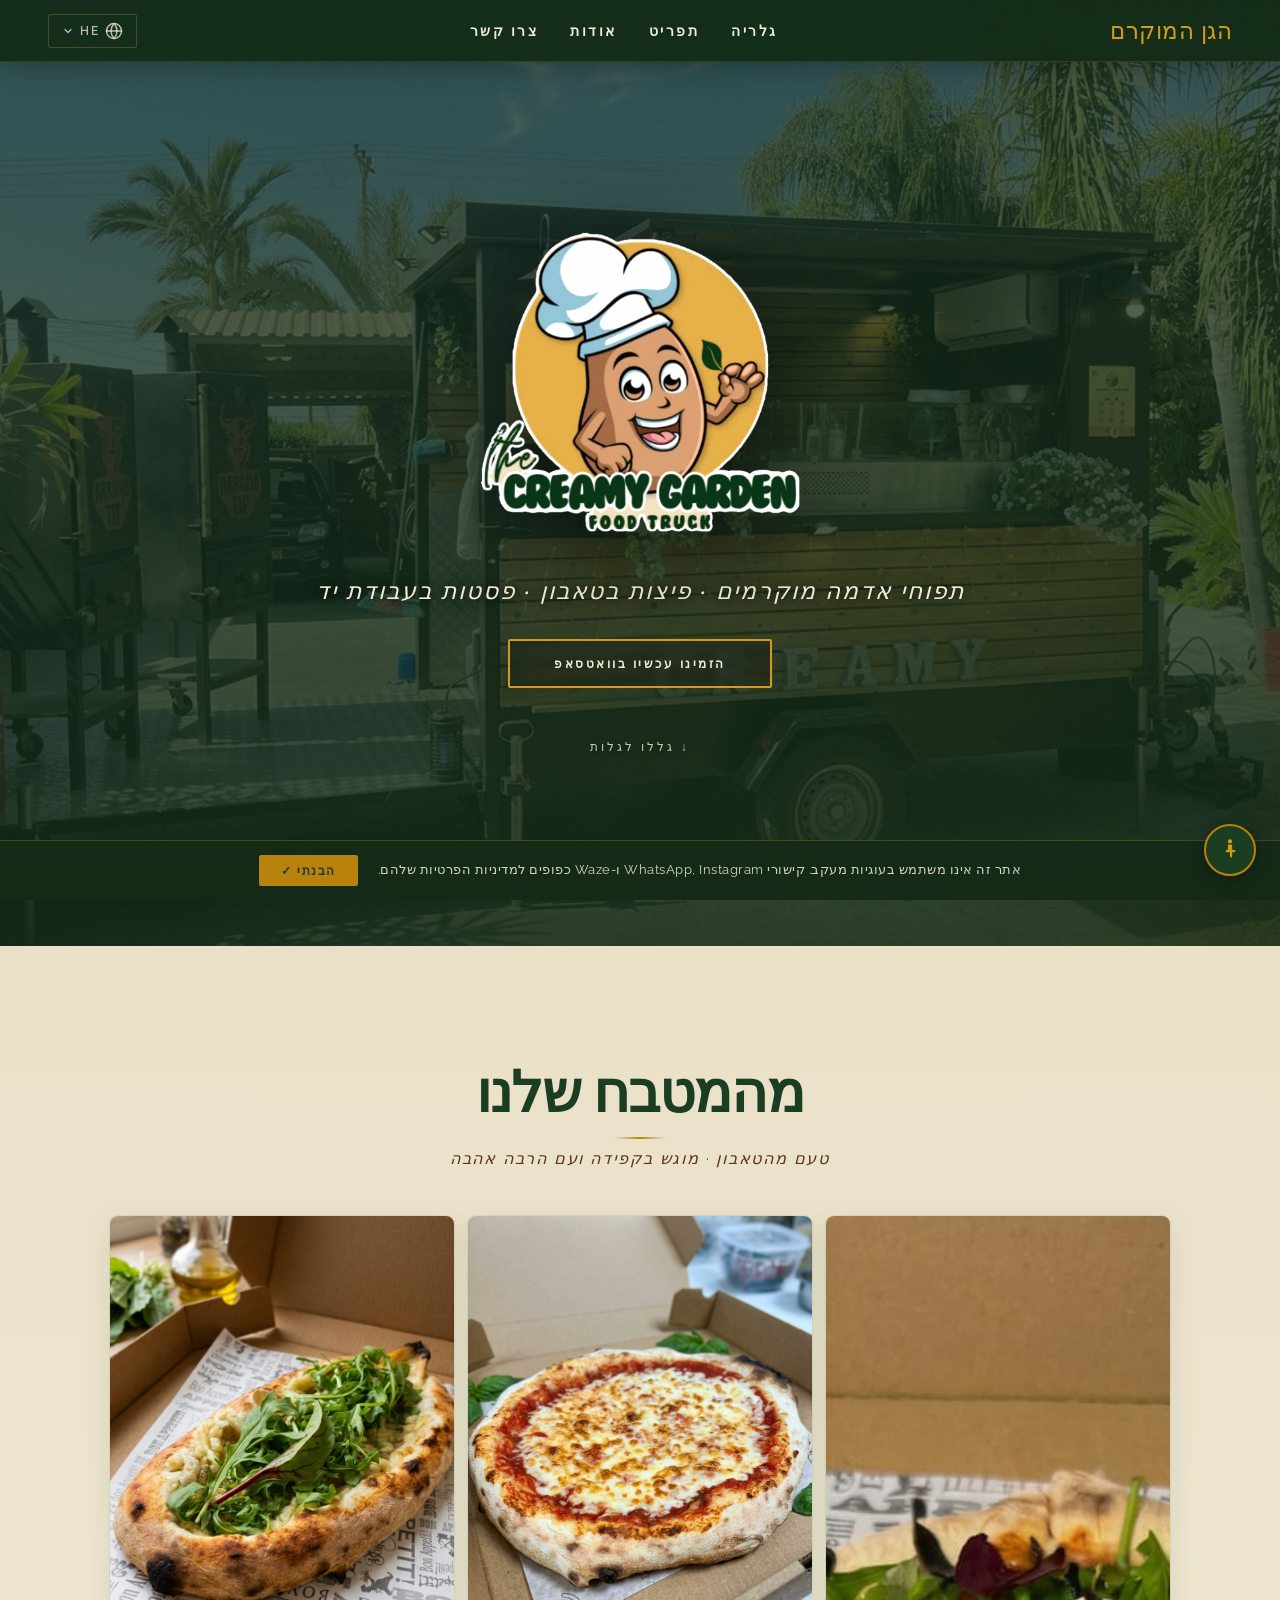
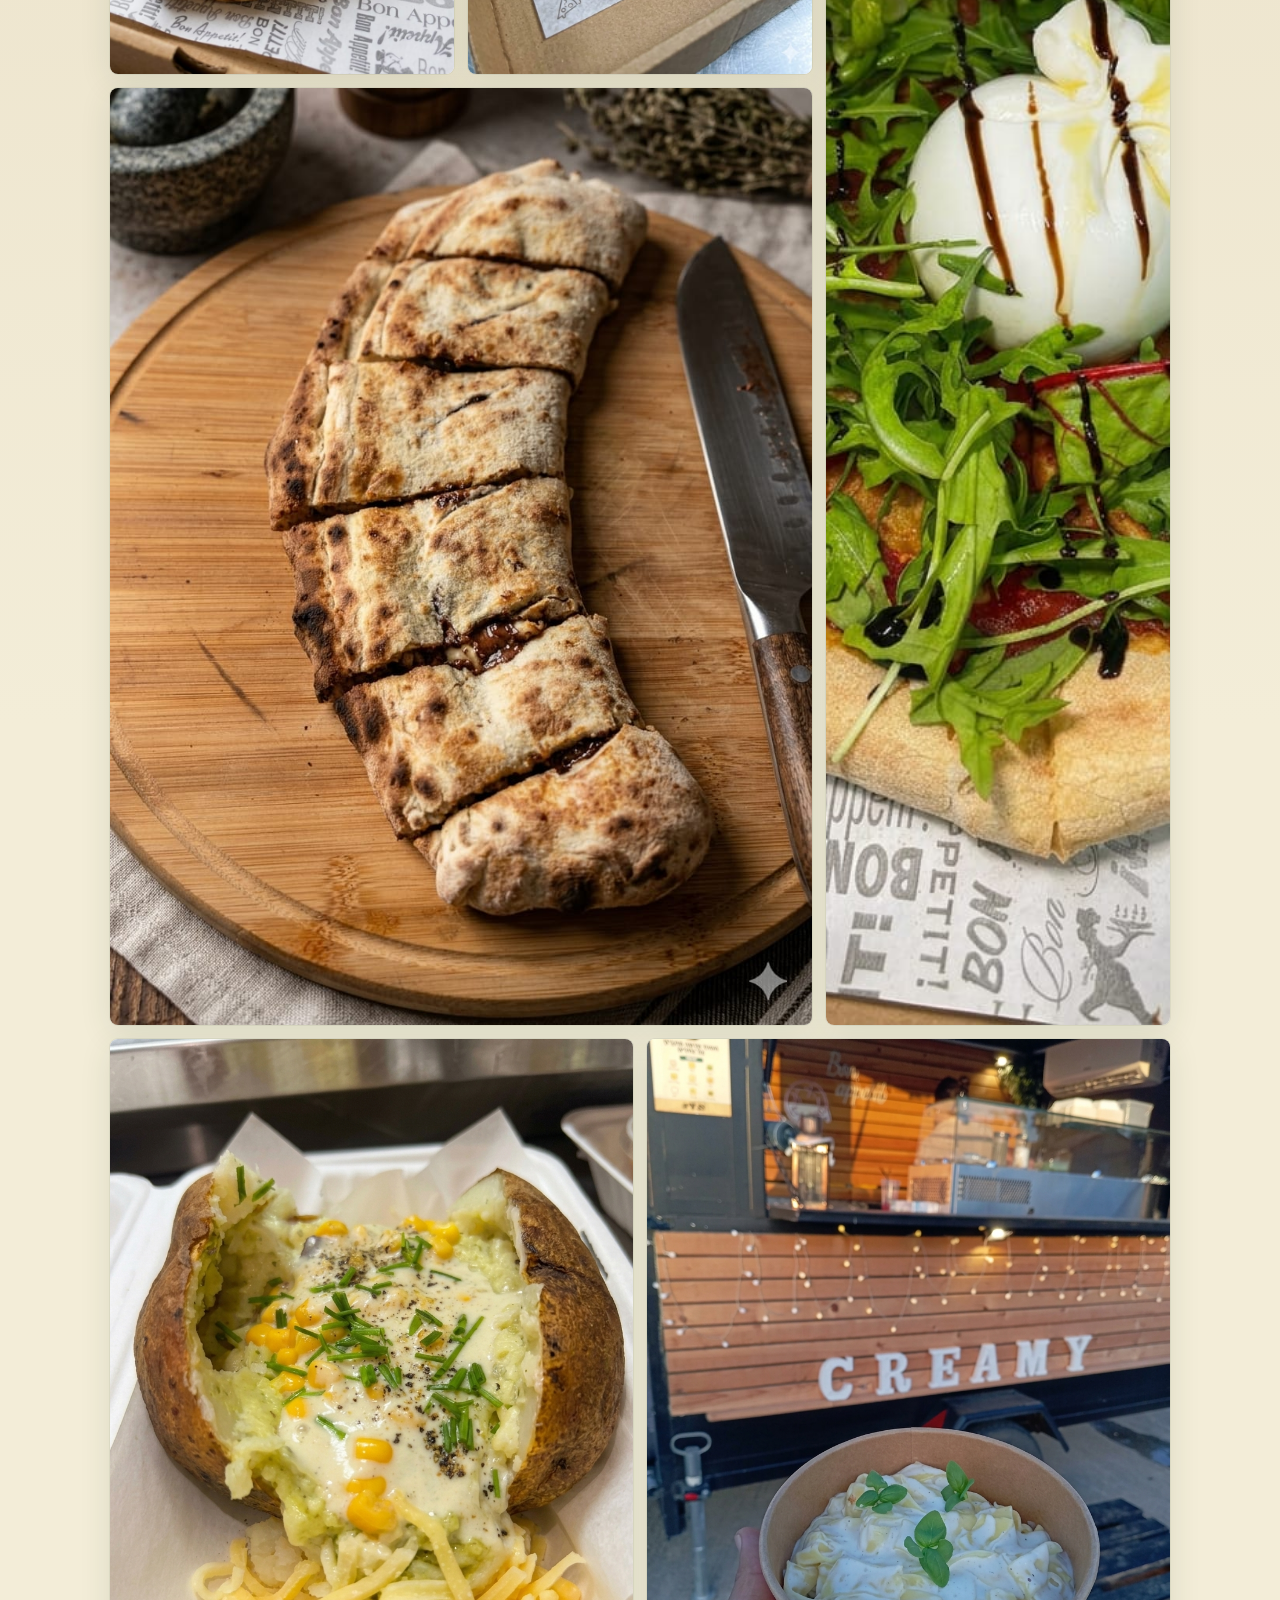
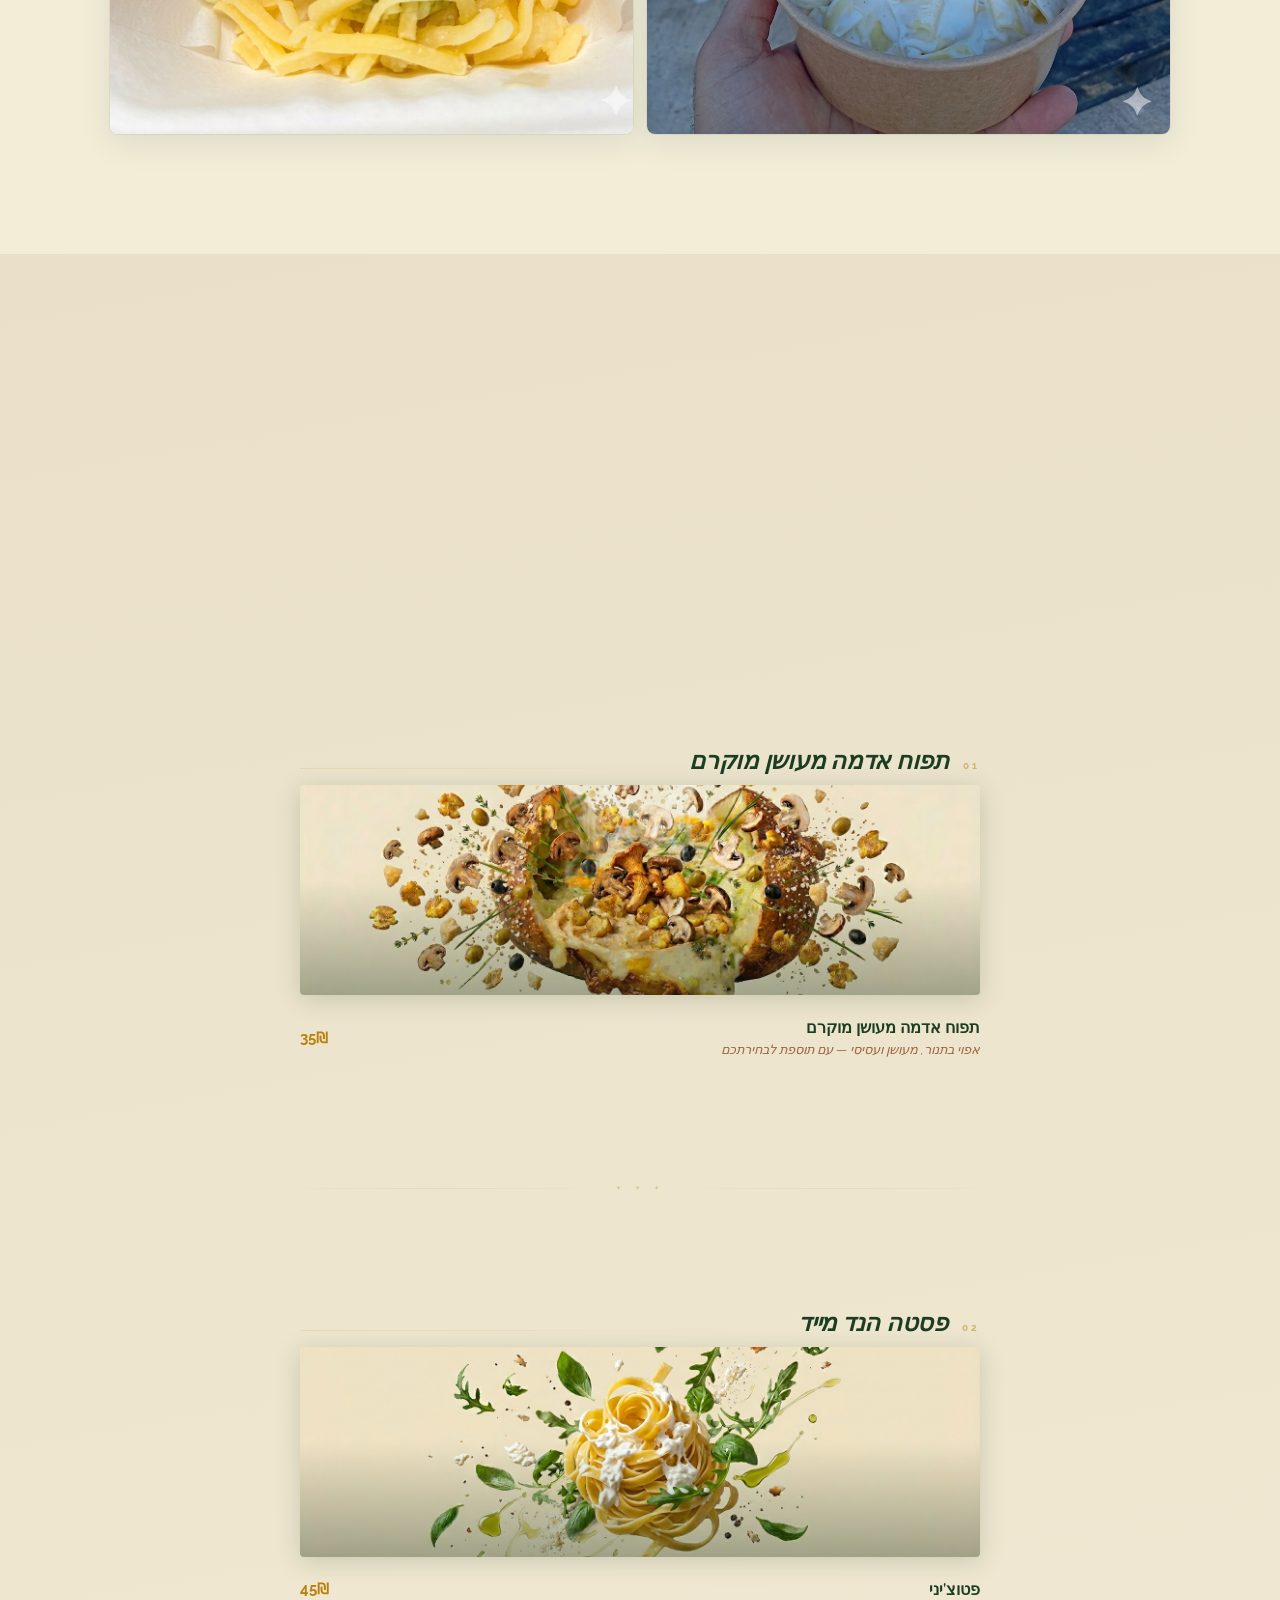
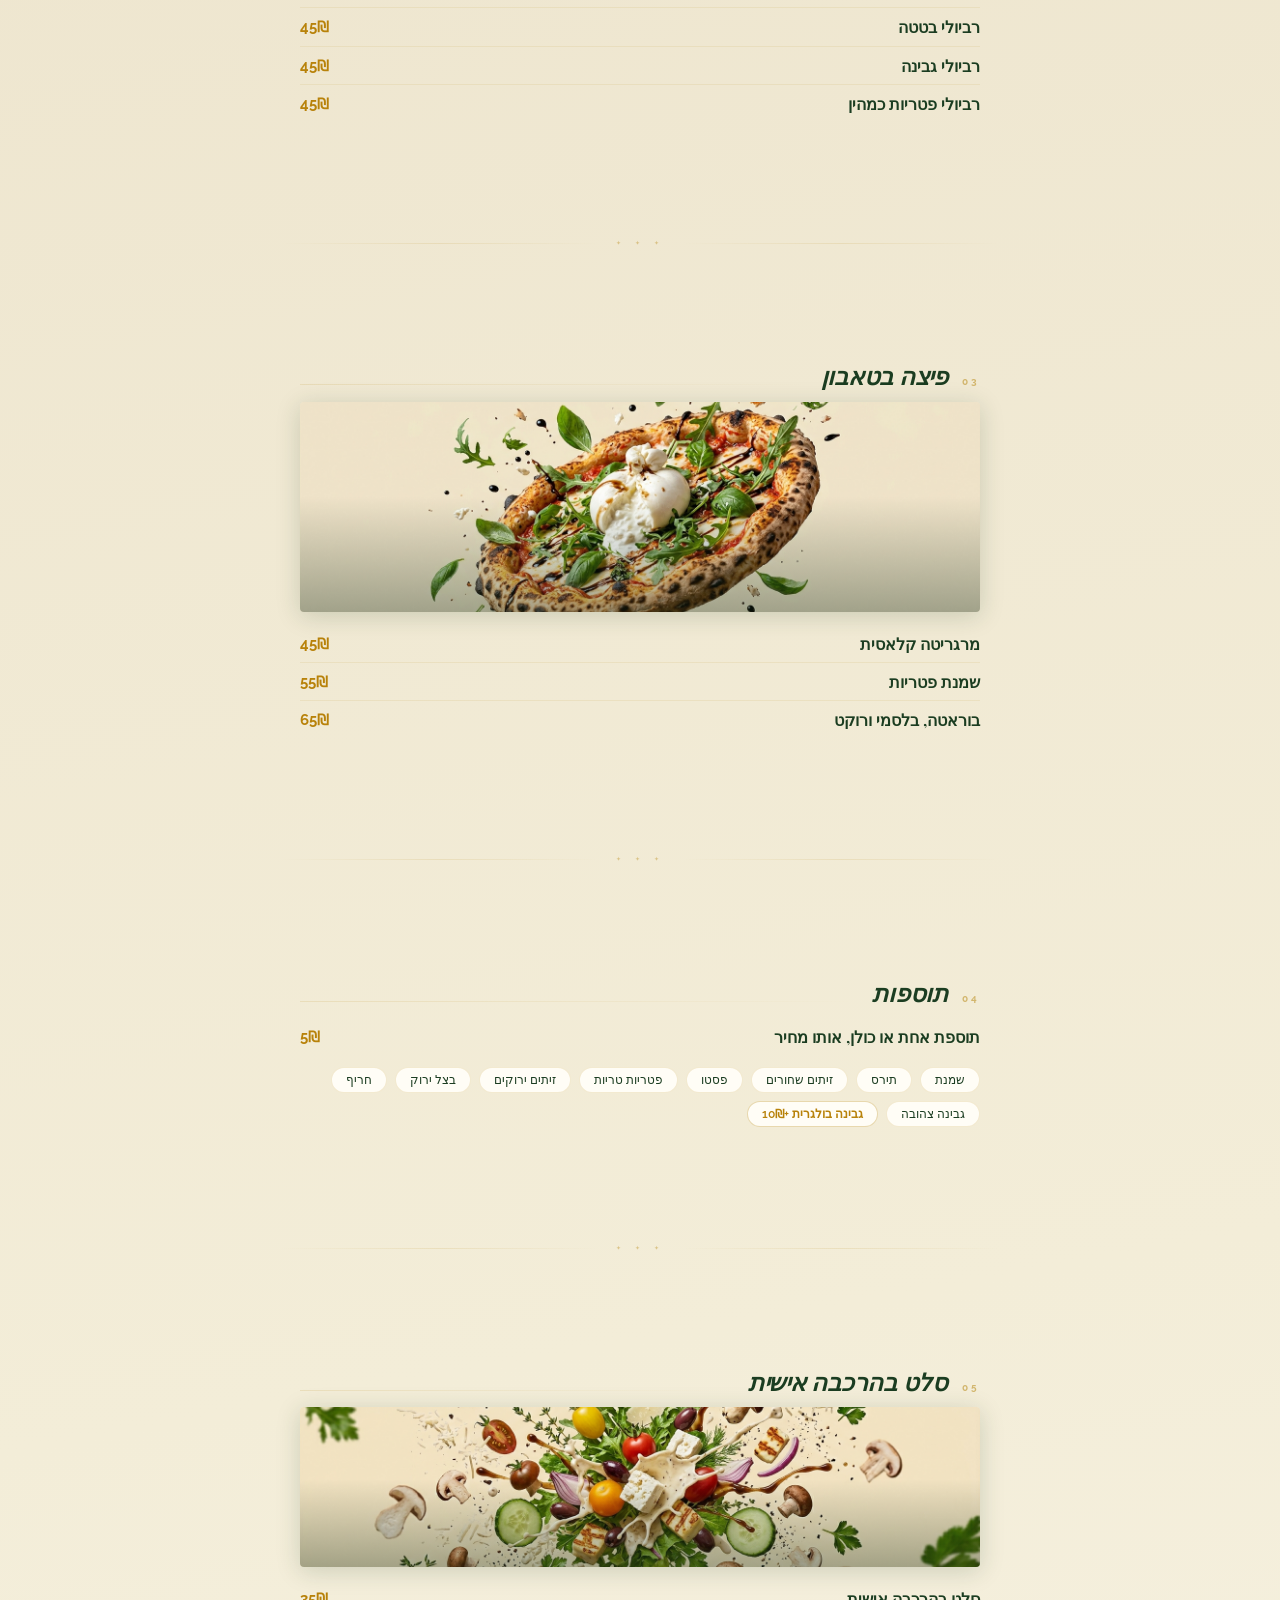
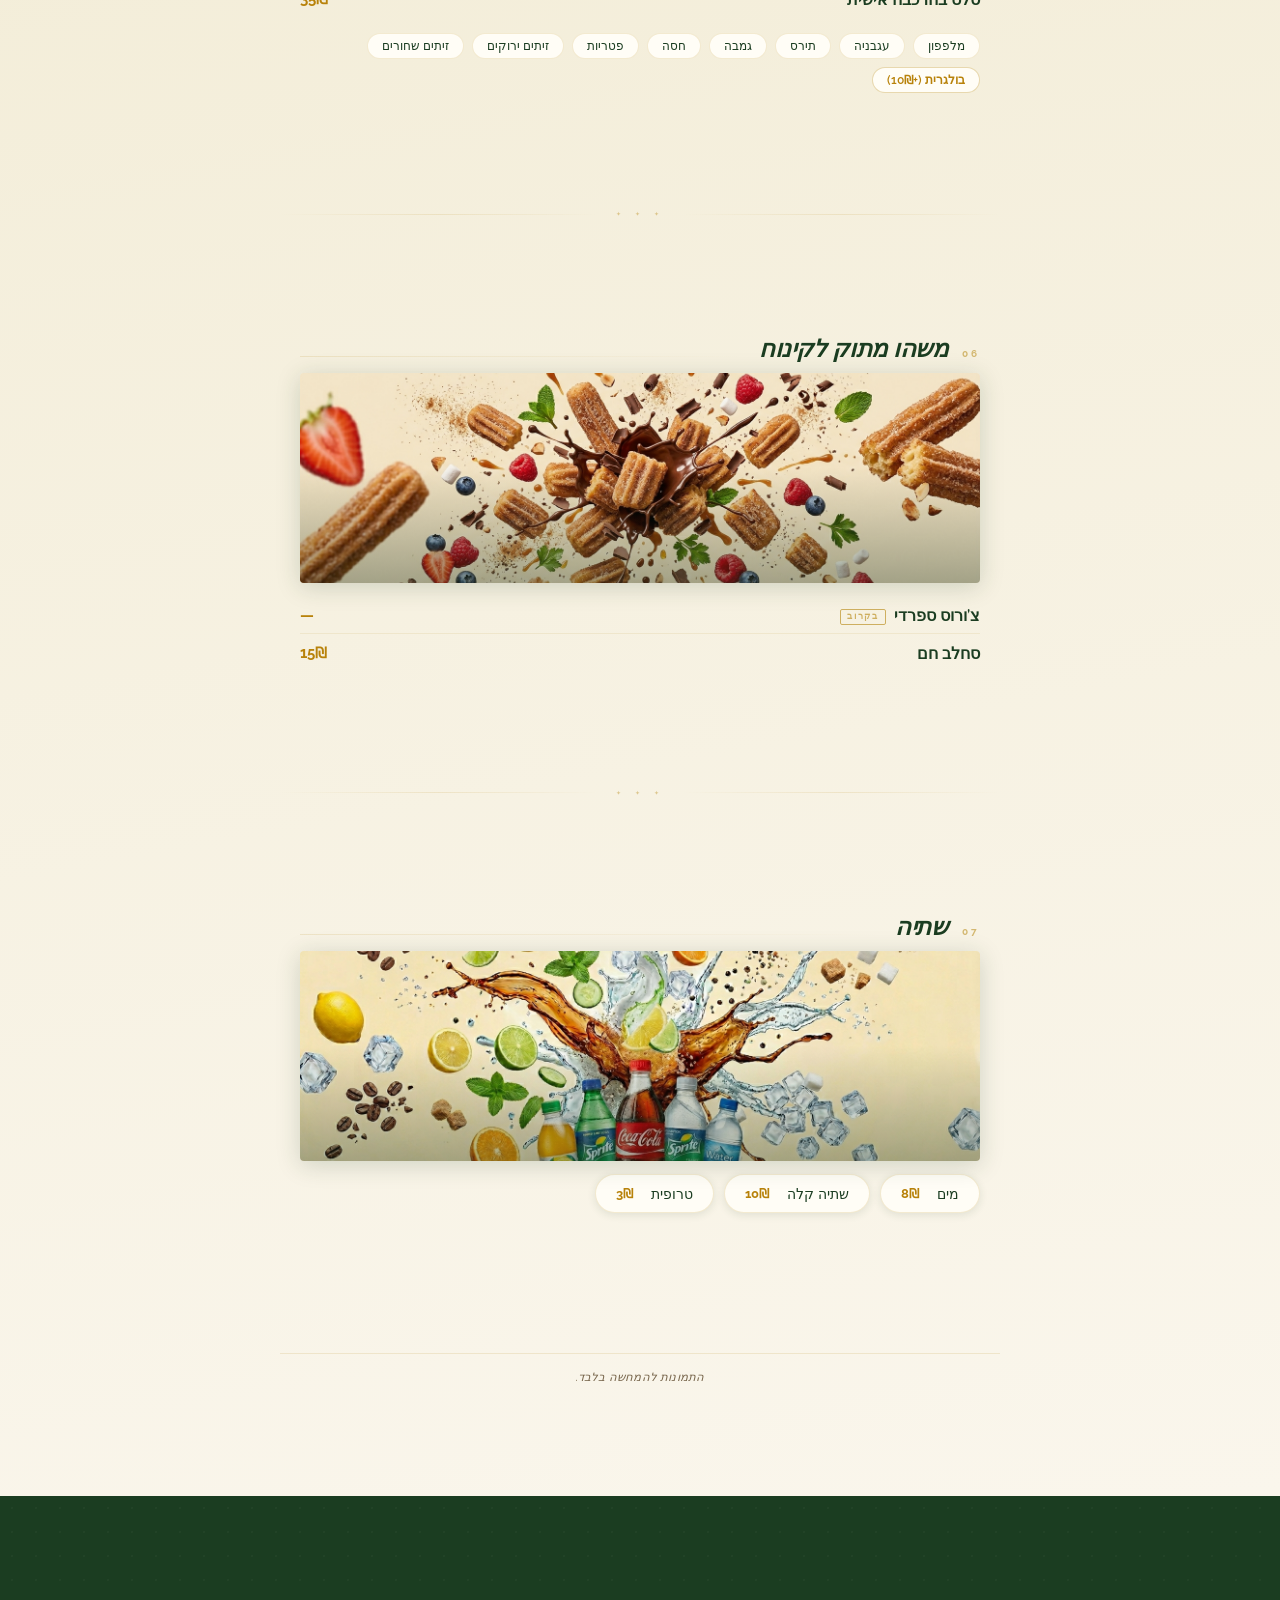
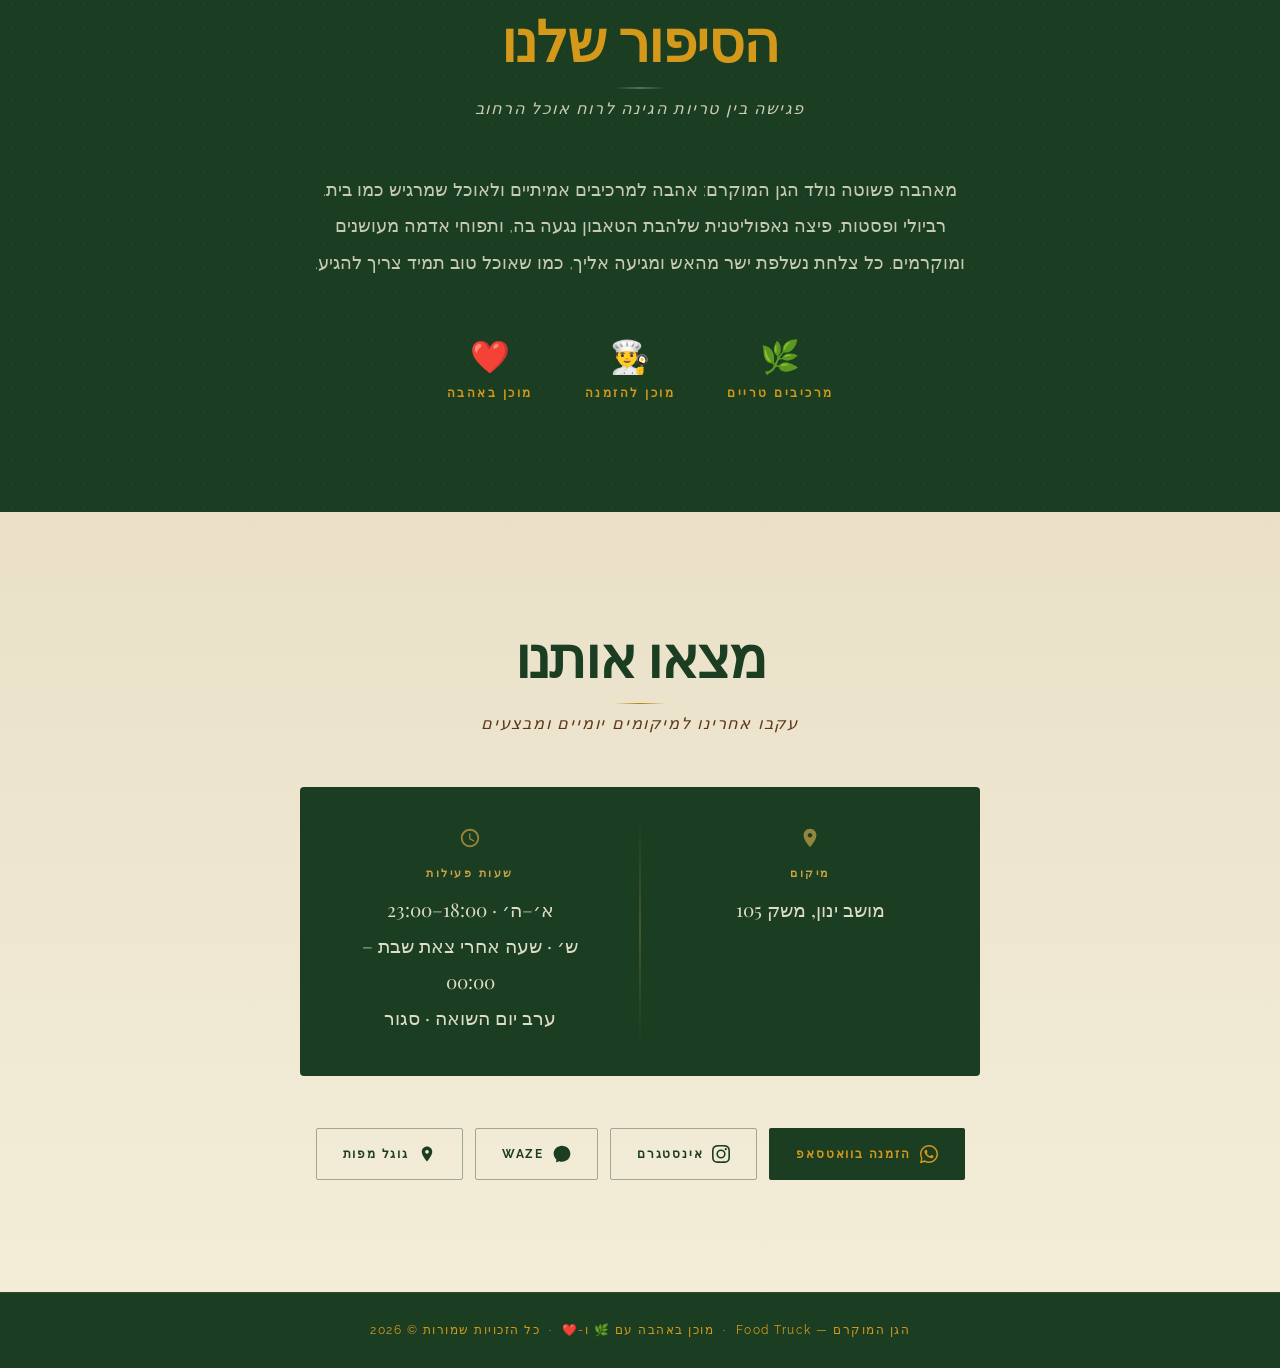
==== index.html @ f5b34358 "Rename potato section to 'Smoked Cream Potato' across all languages Co-Authored-By: Claude Sonnet 4." ====
<!DOCTYPE html>
<html lang="he" dir="rtl">
<head>
<meta charset="UTF-8">
<meta name="google-site-verification" content="5TKwWk2OL1k8F3LdTElcMO5Ajz6cZaQD-ZMosQjzfGA">
<meta name="viewport" content="width=device-width, initial-scale=1.0">
<title>הגן המוקרם — פוד טראק</title>
<!-- Performance: preconnect for Google Fonts -->
<link rel="preconnect" href="https://fonts.googleapis.com">
<link rel="preconnect" href="https://fonts.gstatic.com" crossorigin>
<link href="https://fonts.googleapis.com/css2?family=Playfair+Display:ital,wght@0,400;0,700;0,900;1,400&family=Raleway:wght@300;400;500;600&family=Dancing+Script:wght@700&display=swap" rel="stylesheet">

<!-- Core SEO -->
<meta name="description" id="metaDesc" content="הגן המוקרם — פוד טראק ייחודי במושב ינון. פיצות נאפוליטניות, פסטות, רביולי ותפוחי אדמה מוקרמים. מוכן בעבודת יד מדי ערב.">
<meta name="robots" content="index, follow">
<link rel="canonical" href="https://creamy-garden.co.il/">

<!-- Hreflang -->
<link rel="alternate" hreflang="he" href="https://creamy-garden.co.il/">
<link rel="alternate" hreflang="en" href="https://creamy-garden.co.il/">
<link rel="alternate" hreflang="ru" href="https://creamy-garden.co.il/">
<link rel="alternate" hreflang="ar" href="https://creamy-garden.co.il/">
<link rel="alternate" hreflang="x-default" href="https://creamy-garden.co.il/">

<!-- Open Graph -->
<meta property="og:type" content="restaurant">
<meta property="og:url" content="https://creamy-garden.co.il/">
<meta property="og:site_name" content="הגן המוקרם">
<meta property="og:image" content="https://creamy-garden.co.il/assets/gallery/BurrataNapolitanPizza.png">
<meta property="og:image:width" content="800">
<meta property="og:image:height" content="600">
<meta property="og:image:alt" content="פיצה נאפוליטנית של הגן המוקרם">
<meta property="og:title" id="ogTitle" content="הגן המוקרם — פוד טראק">
<meta property="og:description" id="ogDesc" content="הגן המוקרם — פוד טראק ייחודי במושב ינון. פיצות נאפוליטניות, פסטות, רביולי ותפוחי אדמה מוקרמים.">
<meta property="og:locale" id="ogLocale" content="he_IL">

<!-- Twitter Card -->
<meta name="twitter:card" content="summary_large_image">
<meta name="twitter:site" content="@the_creamy_garden">
<meta name="twitter:title" id="twTitle" content="הגן המוקרם — פוד טראק">
<meta name="twitter:description" id="twDesc" content="הגן המוקרם — פוד טראק ייחודי במושב ינון. פיצות נאפוליטניות, פסטות, רביולי ותפוחי אדמה מוקרמים.">
<meta name="twitter:image" content="https://creamy-garden.co.il/assets/gallery/BurrataNapolitanPizza.png">

<!-- Structured Data: FoodEstablishment -->
<script type="application/ld+json">
{
  "@context": "https://schema.org",
  "@type": "FoodEstablishment",
  "name": "הגן המוקרם",
  "alternateName": "The Creamy Garden",
  "url": "https://creamy-garden.co.il",
  "image": "https://creamy-garden.co.il/assets/gallery/BurrataNapolitanPizza.png",
  "telephone": "+972509829229",
  "servesCuisine": ["Italian", "Mediterranean", "Israeli"],
  "priceRange": "₪₪",
  "address": {
    "@type": "PostalAddress",
    "streetAddress": "משק 105",
    "addressLocality": "מושב ינון",
    "addressCountry": "IL"
  },
  "geo": {
    "@type": "GeoCoordinates",
    "latitude": 31.742401,
    "longitude": 34.787769
  },
  "openingHoursSpecification": [
    {
      "@type": "OpeningHoursSpecification",
      "dayOfWeek": ["Sunday","Monday","Tuesday","Wednesday","Thursday"],
      "opens": "18:00",
      "closes": "23:00"
    }
  ],
  "sameAs": [
    "https://instagram.com/the_creamy_garden",
    "https://wa.me/972509829229"
  ],
  "hasMap": "https://www.google.com/maps/dir/?api=1&destination=31.742401,34.787769"
}
</script>
<!-- accessibility-tools.css inlined below to guarantee load -->
<style>

  /* ============================================================
     THE CREAMY GARDEN — Cinematic Trattoria
     Full-screen hero · Editorial gallery · Refined artisan
  ============================================================ */
  :root {
    --cream: #F3EDD8;
    --parchment: #EAE0C8;
    --parchment-dark: #D8CEB4;
    --gold: #B8820A;
    --gold-lt: #D4991A;
    --gold-warm: #C8A44A;
    --gold-pale: rgba(200,164,74,0.2);
    --green: #1B3D21;
    --green-lt: #2E6234;
    --green-dark: #122A16;
    --brown: #7A4A28;
    --brown-lt: #9B6640;
    --white: #FFFDF6;
    --off-white: #FAF6EC;
    --shadow: rgba(26,61,32,0.11);
    --shadow-md: rgba(26,61,32,0.18);
    --shadow-lg: rgba(0,0,0,0.32);
    --ease: cubic-bezier(0.25,0.46,0.45,0.94);
    --ease-out: cubic-bezier(0.0,0.0,0.2,1);
  }

  *, *::before, *::after { margin:0; padding:0; box-sizing:border-box; }
  html { scroll-behavior:smooth; }
  @media (prefers-reduced-motion: reduce) {
    html { scroll-behavior:auto; }
    *, *::before, *::after {
      animation-duration:0.01ms !important;
      animation-iteration-count:1 !important;
      transition-duration:0.01ms !important;
    }
  }
  body {
    background: var(--cream);
    color: var(--green);
    font-family: "Raleway", sans-serif;
    font-weight: 400;
    overflow-x: hidden;
    -webkit-font-smoothing: antialiased;
    -moz-osx-font-smoothing: grayscale;
  }

  /* Grain texture overlay */
  body::after {
    content: "";
    position: fixed; inset: 0;
    background-image: url("data:image/svg+xml,%3Csvg xmlns='http://www.w3.org/2000/svg' width='300' height='300'%3E%3Cfilter id='n'%3E%3CfeTurbulence type='fractalNoise' baseFrequency='0.75' numOctaves='4' stitchTiles='stitch'/%3E%3C/filter%3E%3Crect width='300' height='300' filter='url(%23n)' opacity='1'/%3E%3C/svg%3E");
    opacity: 0.028;
    pointer-events: none;
    z-index: 9998;
  }

  /* ── NAV ─────────────────────────────────────────────────────── */
  nav {
    position: fixed; top:0; width:100%; z-index:999;
    background: rgba(18,42,22,0.94);
    backdrop-filter: blur(16px) saturate(1.6);
    -webkit-backdrop-filter: blur(16px) saturate(1.6);
    height: 62px;
    padding: 0 48px;
    display: flex; align-items: center; justify-content: space-between;
    border-bottom: 1px solid rgba(200,164,74,0.16);
    box-shadow: 0 2px 28px rgba(0,0,0,0.32);
  }
  .nav-logo {
    font-family: "Dancing Script", cursive;
    color: var(--gold-lt);
    font-size: 1.45rem;
    letter-spacing: 0.5px;
    text-decoration: none;
    display: inline-block;
  }
  .nav-links { display:flex; gap:32px; list-style:none; margin:0; padding:0; align-items:center; }
  .nav-links li { margin:0; padding:0; }
  .nav-links a {
    color: rgba(243,237,216,0.68);
    font-size: 0.87rem;
    letter-spacing: 2.5px;
    text-transform: uppercase;
    text-decoration: none;
    font-weight: 600;
    transition: color 0.25s;
    cursor: pointer;
    position: relative; padding-bottom: 2px;
  }
  .nav-links a::after {
    content: "";
    position: absolute; bottom:-2px; left:0; right:0;
    height: 1px; background: var(--gold-lt);
    transform: scaleX(0); transform-origin: left;
    transition: transform 0.3s var(--ease);
  }
  .nav-links a:hover { color: var(--gold-lt); }
  .nav-links a:hover::after { transform: scaleX(1); }

  /* Mobile nav (≤380px): hamburger + panel */
  .nav-mobile-toggle {
    display: none;
    align-items: center;
    justify-content: center;
    width: 44px;
    height: 44px;
    margin-inline-end: 8px;
    padding: 0;
    border: 1px solid rgba(200,164,74,0.35);
    border-radius: 2px;
    background: transparent;
    color: var(--gold-lt);
    cursor: pointer;
    flex-shrink: 0;
  }
  .nav-mobile-toggle__bars {
    display: block;
    width: 20px;
    height: 2px;
    background: currentColor;
    box-shadow: 0 -6px 0 currentColor, 0 6px 0 currentColor;
  }
  .nav-mobile-panel {
    display: none;
    position: fixed;
    top: 56px;
    left: 0;
    right: 0;
    max-height: calc(100vh - 56px);
    overflow: auto;
    z-index: 998;
    background: rgba(16,40,19,0.98);
    border-bottom: 1px solid rgba(200,164,74,0.2);
    box-shadow: 0 12px 40px rgba(0,0,0,0.45);
    padding: 12px 0 20px;
  }
  .nav-mobile-panel.is-open { display: block; }
  .nav-mobile-list {
    list-style: none;
    margin: 0;
    padding: 0 20px;
  }
  .nav-mobile-list a {
    display: block;
    padding: 14px 12px;
    color: rgba(243,237,216,0.92);
    text-decoration: none;
    font-size: 0.82rem;
    font-weight: 600;
    letter-spacing: 2px;
    text-transform: uppercase;
    border-bottom: 1px solid rgba(200,164,74,0.12);
  }
  .nav-mobile-list a:focus-visible {
    outline: 3px solid var(--gold-lt);
    outline-offset: 2px;
  }
  .nav-mobile-toggle:focus-visible {
    outline: 3px solid var(--gold-lt);
    outline-offset: 2px;
  }

  /* ── LANG DROPDOWN ──────────────────────────────────────────── */
  .lang-dropdown { position:relative; }
  .lang-toggle {
    display:flex; align-items:center; gap:6px;
    background: transparent;
    border: 1px solid rgba(200,164,74,0.28);
    color: rgba(243,237,216,0.75);
    padding: 7px 13px; border-radius:2px;
    font-family:"Raleway",sans-serif;
    font-weight:600; font-size:0.73rem; letter-spacing:1.5px;
    cursor:pointer; transition:all 0.25s;
  }
  .lang-toggle:hover { border-color:var(--gold-lt); color:var(--gold-lt); }
  .lang-toggle .chevron { transition:transform 0.25s; }
  .lang-dropdown.open .chevron { transform:rotate(180deg); }
  .lang-dropdown.open .lang-toggle { border-color:var(--gold-lt); color:var(--gold-lt); }
  .lang-menu {
    display:none; position:absolute;
    top:calc(100% + 8px); right:0;
    background: rgba(16,40,19,0.99);
    backdrop-filter:blur(16px);
    border:1px solid rgba(200,164,74,0.18);
    border-radius:3px; min-width:155px;
    overflow:hidden; box-shadow:0 14px 44px rgba(0,0,0,0.55);
    z-index:1000;
  }
  .lang-dropdown.open .lang-menu { display:block; }
  .lang-menu [role="option"] {
    display:flex; align-items:center; gap:10px;
    width:100%; padding:12px 16px;
    background:transparent; border:none;
    color:rgba(243,237,216,0.75);
    font-family:"Raleway",sans-serif;
    font-size:0.82rem; font-weight:500; letter-spacing:0.5px;
    cursor:pointer; transition:background 0.2s,color 0.2s;
    text-align:left; min-height:44px; list-style:none;
  }
  .lang-menu [role="option"]:hover { background:rgba(200,164,74,0.1); color:var(--gold-lt); }
  .lang-menu [role="option"].active { color:var(--gold-lt); background:rgba(200,164,74,0.07); }

  /* ── HERO — FULL-SCREEN CINEMATIC ───────────────────────────── */
  .hero {
    position: relative;
    min-height: 100vh;
    display: flex; align-items: center; justify-content: center;
    text-align: center;
    overflow: hidden;
  }

  /* Background image layer */
  .hero-bg {
    position: absolute; inset: 0; z-index: 0;
  }
  .hero-bg img {
    width:100%; height:100%;
    object-fit:cover; object-position:center 40%;
    display:block;
  }

  /* Dark gradient overlay — values chosen to guarantee ≥4.5:1 for cream text */
  .hero::before {
    content: "";
    position: absolute; inset: 0; z-index: 1;
    background:
      linear-gradient(
        to bottom,
        rgba(18,42,22,0.72) 0%,
        rgba(18,42,22,0.75) 45%,
        rgba(18,42,22,0.88) 100%
      );
  }

  /* Subtle dot texture over overlay */
  .hero::after {
    content: "";
    position: absolute; inset: 0; z-index: 2;
    background-image: radial-gradient(circle, rgba(243,237,216,0.038) 1px, transparent 1px);
    background-size: 28px 28px;
    pointer-events: none;
  }

  /* Centered content */
  .hero-content {
    position: relative; z-index: 3;
    display: flex; flex-direction: column; align-items: center;
    padding: 100px 32px 80px;
    max-width: 720px; margin: 0 auto; width: 100%;
  }

  .hero-logo {
    width: min(340px,78vw);
    filter: drop-shadow(0 12px 44px rgba(0,0,0,0.52)) brightness(1.06);
    animation: float 6s ease-in-out infinite;
    margin-bottom: 22px;
  }
  @keyframes float {
    0%,100% { transform:translateY(0); }
    50% { transform:translateY(-11px); }
  }

  .hero-tagline {
    font-family: "Playfair Display", serif;
    font-style: italic;
    font-weight: 400;
    color: var(--cream);
    font-size: clamp(0.72rem,2.2vw,1.45rem);
    letter-spacing: 2px;
    margin: 0 0 34px;
    text-shadow: 0 1px 6px rgba(0,0,0,0.55), 0 2px 18px rgba(0,0,0,0.4);
    line-height: 1.35;
    white-space: nowrap;
  }

  /* Ghost CTA on dark background */
  .hero-cta {
    display: inline-block;
    background: rgba(0,0,0,0.22);
    color: var(--cream);
    border: 2px solid var(--gold-lt);
    font-family: "Raleway", sans-serif;
    font-weight: 700; letter-spacing: 2.5px;
    text-transform: uppercase;
    padding: 15px 44px; border-radius: 2px;
    text-decoration: none; font-size: 0.78rem;
    transition: background 0.35s var(--ease), color 0.35s var(--ease),
                border-color 0.35s, box-shadow 0.35s;
    cursor: pointer;
    backdrop-filter: blur(4px);
    -webkit-backdrop-filter: blur(4px);
  }
  .hero-cta:hover {
    background: var(--gold-lt);
    color: var(--green-dark);
    border-color: var(--gold-lt);
    box-shadow: 0 6px 32px rgba(212,153,26,0.45);
  }

  .scroll-hint {
    margin-top: 52px;
    color: rgba(243,237,216,0.82);
    font-size: 0.72rem;
    letter-spacing: 3px; text-transform: uppercase;
    animation: bounce 2.5s ease-in-out infinite;
    text-shadow: 0 1px 6px rgba(0,0,0,0.5);
  }
  @keyframes bounce {
    0%,100% { transform:translateY(0); }
    50% { transform:translateY(7px); }
  }

  /* ── SHARED SECTION STYLES ──────────────────────────────────── */
  section { padding: clamp(72px,9vw,112px) 20px; }
  .container { max-width:1120px; margin:0 auto; }
  .section-title {
    font-family: "Playfair Display", serif;
    font-size: clamp(2.3rem,5vw,3.5rem);
    color: var(--green); text-align:center;
    margin-bottom: 10px; line-height:1.12;
    letter-spacing: -0.02em;
  }
  .section-subtitle {
    text-align:center; color:#5c3618;
    font-style:italic; letter-spacing:1.8px;
    font-size:1rem; margin-bottom:54px;
    font-weight:400;
  }
  .divider {
    display:block; width:52px; height:1.5px;
    background: linear-gradient(90deg, transparent, var(--gold), transparent);
    margin: 16px auto 0;
  }

  /* ── GALLERY — EDITORIAL 6-IMAGE MOSAIC ─────────────────────── */
  .gallery-section {
    padding: clamp(72px,9vw,112px) 20px clamp(80px,10vw,120px);
    background: linear-gradient(180deg, var(--parchment) 0%, var(--cream) 55%);
  }
  .gallery-section .section-subtitle { margin-bottom:48px; }

  .gallery-mosaic {
    display: grid;
    grid-template-columns: repeat(6, 1fr);
    grid-template-rows: auto auto auto;
    gap: 14px;
    max-width: 1060px; margin: 0 auto;
    min-height: 520px;
  }

  /* Feature: left, spans 2 cols × 2 rows */
  .gallery-cell--feature {
    grid-column: 1 / 3;
    grid-row: 1 / 3;
  }

  .gallery-cell--g1 { grid-column: 3 / 5; grid-row: 1; }
  .gallery-cell--g2 { grid-column: 5 / 7; grid-row: 1; }

  /* Wide row: dessert */
  .gallery-cell--wide {
    grid-column: 3 / 7;
    grid-row: 2;
  }

  .gallery-cell--g4 { grid-column: 1 / 4; grid-row: 3; }
  .gallery-cell--g5 { grid-column: 4 / 7; grid-row: 3; }

  .gallery-cell {
    position:relative; margin:0;
    border-radius:8px; overflow:hidden;
    box-shadow: 0 8px 32px var(--shadow), 0 0 0 1px rgba(26,61,32,0.06);
    background: var(--white);
  }
  .gallery-cell img {
    width:100%; height:100%;
    min-height:180px; object-fit:cover; display:block;
    transition: transform 0.75s var(--ease);
  }
  .gallery-cell:hover img { transform:scale(1.055); }
  .gallery-cell::after {
    content:"";
    position:absolute; inset:0;
    background: linear-gradient(to top, rgba(26,61,32,0.42) 0%, transparent 58%);
    opacity:0; transition:opacity 0.45s var(--ease);
  }
  .gallery-cell:hover::after { opacity:1; }

  /* ── MENU ───────────────────────────────────────────────────── */
  .menu-grid {
    display:grid;
    grid-template-columns:repeat(auto-fit,minmax(min(100%,280px),1fr));
    gap:24px; margin-bottom:40px;
  }
  .menu-card {
    background:var(--white);
    border:1px solid rgba(26,61,32,0.09);
    border-top:3px solid var(--gold);
    border-radius:0 0 4px 4px; overflow:hidden;
    box-shadow:0 2px 16px var(--shadow);
    transition:transform 0.35s var(--ease), box-shadow 0.35s var(--ease);
  }
  .menu-card:hover {
    transform:translateY(-5px);
    box-shadow:0 18px 52px var(--shadow-md);
  }
  .card-header {
    background:var(--off-white);
    padding:18px 24px;
    border-bottom:1px solid rgba(26,61,32,0.07);
  }
  .card-header h3 {
    font-family:"Playfair Display",serif;
    color:var(--green); font-size:1.05rem;
    letter-spacing:0.2px; font-weight:700;
  }
  .card-body { padding:20px 24px; }
  .menu-item {
    display:flex; align-items:center; gap:10px;
    padding:8px 0;
    border-bottom:1px solid rgba(26,61,32,0.07);
    font-size:0.95rem; line-height:1.55; color:var(--green);
  }
  .menu-item:last-child { border-bottom:none; }
  .menu-item-name { flex:1; }
  .menu-price {
    flex-shrink:0;
    font-family:"Raleway",sans-serif; font-weight:700;
    font-size:0.88rem; color:var(--gold);
    background:rgba(184,130,10,0.1);
    border:1px solid rgba(184,130,10,0.25);
    border-radius:20px; padding:2px 10px;
    white-space:nowrap;
  }
  .menu-dot {
    width:5px; height:5px;
    border-radius:50%; background:var(--gold);
    flex-shrink:0;
  }
  .menu-heading {
    font-size:0.74rem; font-weight:700;
    color:var(--brown); text-transform:uppercase;
    letter-spacing:1.8px;
    margin:8px 0 2px; line-height:1.5; white-space:pre-line;
  }
  .card-body .menu-heading:not(:first-child) {
    margin-top:14px; padding-top:14px;
    border-top:1px dashed rgba(26,61,32,0.12);
  }

  /* ── ABOUT ──────────────────────────────────────────────────── */
  .about-section {
    background:var(--green); color:var(--cream);
    padding: clamp(72px,9vw,112px) 20px;
    text-align:center; position:relative; overflow:hidden;
  }
  .about-section::before {
    content:"";
    position:absolute; inset:0;
    background-image: radial-gradient(circle, rgba(243,237,216,0.032) 1px, transparent 1px);
    background-size:24px 24px;
  }
  .about-section .section-title { color:var(--gold-lt); position:relative; z-index:1; }
  .about-section .divider {
    background: linear-gradient(90deg, transparent, rgba(255,255,255,0.26), transparent);
  }
  .about-section .section-subtitle { color:rgba(243,237,216,0.82); position:relative; z-index:1; }
  .about-text {
    max-width:680px; margin:0 auto;
    font-size:1.15rem; line-height:2;
    color:rgba(243,237,216,0.8); font-weight:300;
    position:relative; z-index:1;
  }
  .feature-row {
    display:flex; justify-content:center;
    flex-wrap:wrap; gap:52px; margin-top:56px;
    position:relative; z-index:1;
  }
  .feature { text-align:center; }
  .feature-icon { font-size:2rem; margin-bottom:10px; display:block; }
  .feature-label {
    font-size:0.74rem; letter-spacing:2.5px;
    text-transform:uppercase; color:var(--gold-lt); font-weight:600;
  }

  /* ── CONTACT ────────────────────────────────────────────────── */
  .contact-section {
    padding: clamp(72px,9vw,112px) 20px;
    background: linear-gradient(180deg, var(--parchment) 0%, var(--cream) 100%);
    text-align:center;
  }

  /* Elegant info plaque */
  .contact-plaque {
    display:grid; grid-template-columns:1fr 1fr;
    background:var(--green);
    border-radius:4px;
    max-width:680px; margin:48px auto 52px;
    position:relative; overflow:hidden;
  }
  .contact-plaque::before {
    content:"";
    position:absolute; top:28px; bottom:28px; left:50%;
    width:1px;
    background:linear-gradient(to bottom,transparent,rgba(200,164,74,0.5),transparent);
    transform:translateX(-50%);
  }
  .contact-plaque-item {
    padding:40px 36px; text-align:center;
  }
  .contact-plaque-icon {
    display:block; margin-bottom:14px;
    opacity:0.7;
  }
  .contact-plaque-icon svg { width:22px; height:22px; fill:var(--gold-warm); }
  .contact-label {
    display:block;
    font-family:"Raleway",sans-serif;
    font-size:0.68rem; letter-spacing:2.5px;
    text-transform:uppercase; color:var(--gold-warm);
    font-weight:600; margin-bottom:12px;
  }
  .contact-value {
    font-family:"Playfair Display",serif;
    font-size:1.18rem; color:rgba(243,237,216,0.9);
    line-height:1.9; white-space:pre-line;
  }

  /* Action row */
  .contact-actions {
    display:flex; flex-wrap:wrap;
    justify-content:center; gap:12px;
    max-width:680px; margin:0 auto;
  }
  .contact-action {
    display:inline-flex; align-items:center; justify-content:center; gap:9px;
    min-height:52px; padding:13px 26px;
    font-family:"Raleway",sans-serif; font-weight:700;
    font-size:0.76rem; letter-spacing:1.8px; text-transform:uppercase;
    text-decoration:none; border-radius:2px;
    transition:background 0.28s var(--ease), color 0.28s var(--ease),
               border-color 0.28s, transform 0.22s var(--ease), box-shadow 0.28s var(--ease);
  }
  .contact-action svg { width:18px; height:18px; flex-shrink:0; }
  .contact-action:hover { transform:translateY(-2px); box-shadow:0 8px 24px var(--shadow-md); }
  .ca-wa {
    background:var(--green); color:var(--gold-lt);
    border:1.5px solid transparent;
  }
  .ca-wa:hover { background:var(--green-lt); }
  .ca-secondary {
    background:transparent; color:var(--green);
    border:1.5px solid rgba(26,61,32,0.38);
  }
  .ca-secondary:hover { background:var(--green); color:var(--cream); border-color:var(--green); }

  /* ── MENU — ORDER CTA ───────────────────────────────────────── */
  .menu-order-row {
    display:flex; justify-content:center;
    margin-bottom:40px;
  }
  .menu-order-btn {
    display:inline-flex; align-items:center; justify-content:center; gap:10px;
    min-height:64px; padding:18px 48px;
    background:var(--green); color:var(--gold-lt);
    font-family:"Raleway",sans-serif; font-weight:700;
    font-size:0.92rem; letter-spacing:2px; text-transform:uppercase;
    text-decoration:none; border-radius:2px;
    border:1px solid transparent;
    box-shadow:0 4px 20px var(--shadow);
    transition:background 0.3s var(--ease), color 0.3s var(--ease),
                border-color 0.3s, box-shadow 0.3s var(--ease), transform 0.25s var(--ease);
  }
  .menu-order-btn:hover {
    background:transparent; color:var(--green);
    border-color:var(--green);
    box-shadow:0 8px 28px var(--shadow-md);
    transform:translateY(-2px);
  }
  .menu-order-btn svg {
    width:22px; height:22px; flex-shrink:0;
  }

  /* ── RESTAURANT MENU ─────────────────────────────────────── */
  :root { --tan:#D4A574; --tan-dark:#B8845A; }

  /* Menu wrapper */
  .ms-menu { max-width: 720px; margin: 0 auto; position: relative; z-index: 1; }

  /* Section */
  .ms-section { margin-bottom: 6px; }
  .ms-section:last-of-type { margin-bottom: 0; }

  /* Section head: number + italic title + fading rule */
  .ms-section-head {
    display: flex; align-items: baseline; gap: 14px; margin-bottom: 13px;
  }
  .ms-num {
    font-family: "Raleway", sans-serif; font-size: 0.65rem; font-weight: 700;
    color: var(--gold-warm); letter-spacing: 3px; opacity: 0.75;
    flex-shrink: 0; padding-top: 4px;
  }
  .ms-title {
    font-family: "Playfair Display", serif; font-size: 1.5rem;
    font-weight: 700; font-style: italic; color: var(--green);
    line-height: 1.1; letter-spacing: -0.01em;
  }
  .ms-rule {
    flex: 1; height: 1px; border: none;
    background: linear-gradient(to left, var(--gold-pale), transparent);
    margin-bottom: 3px;
  }
  [dir="rtl"] .ms-rule { background: linear-gradient(to right, var(--gold-pale), transparent); }

  /* Full-width photo banner */
  .ms-photo {
    width: 100%; height: 210px; border-radius: 4px; overflow: hidden;
    margin-bottom: 13px; position: relative;
    box-shadow: 0 4px 24px var(--shadow-md);
  }
  .ms-photo img {
    width: 100%; height: 100%; object-fit: cover; display: block;
    transition: transform 7s ease;
  }
  .ms-photo:hover img { transform: scale(1.04); }
  .ms-photo::after {
    content: ""; position: absolute; inset: 0; pointer-events: none;
    background: linear-gradient(to bottom, transparent 45%, rgba(18,42,22,0.35) 100%);
  }

  /* Item rows */
  .ms-item-list { list-style: none; }
  .ms-item-row {
    display: grid; grid-template-columns: 1fr auto; grid-template-rows: auto auto;
    column-gap: 20px; padding: 8px 0;
    border-bottom: 1px solid rgba(200,164,74,0.14); align-items: baseline;
  }
  .ms-item-row:last-child { border-bottom: none; }
  .ms-item-name {
    font-family: "Playfair Display", serif; font-size: 1.02rem; font-weight: 600;
    color: var(--green); line-height: 1.3; grid-column: 1; grid-row: 1;
  }
  .ms-item-desc {
    font-size: 0.8rem; color: var(--brown-lt); font-style: italic;
    margin-top: 3px; line-height: 1.5; grid-column: 1; grid-row: 2;
  }
  .ms-item-price {
    font-family: "Raleway", sans-serif; font-size: 0.92rem; font-weight: 700;
    color: var(--gold); grid-column: 2; grid-row: 1 / 3;
    align-self: center; white-space: nowrap;
  }
  .ms-badge {
    display: inline-block; font-family: "Raleway", sans-serif;
    font-size: 0.56rem; font-weight: 700; letter-spacing: 1.8px;
    text-transform: uppercase; color: var(--gold-warm);
    border: 1px solid var(--gold-warm); border-radius: 2px;
    padding: 1px 6px; margin-inline-start: 8px; vertical-align: middle; opacity: 0.85;
  }

  /* Price note callout */
  .ms-note {
    font-size: 0.78rem; color: var(--brown); font-style: italic;
    margin-bottom: 16px; padding: 10px 14px;
    background: rgba(200,164,74,0.09);
    border-inline-start: 2px solid var(--gold-warm);
    border-radius: 0 3px 3px 0; line-height: 1.6;
  }
  [dir="rtl"] .ms-note {
    border-inline-start: none; border-inline-end: 2px solid var(--gold-warm);
    border-radius: 3px 0 0 3px;
  }

  /* Tags */
  .ms-tags { display: flex; flex-wrap: wrap; gap: 8px; }
  .ms-tag {
    font-size: 0.75rem; font-weight: 500; color: var(--green);
    background: var(--white); border: 1px solid rgba(200,164,74,0.22);
    border-radius: 40px; padding: 5px 14px;
    transition: border-color 0.2s, box-shadow 0.2s;
  }
  .ms-tag:hover { border-color: rgba(200,164,74,0.45); box-shadow: 0 2px 8px var(--shadow); }
  .ms-tag-premium { color: var(--gold); border-color: rgba(200,164,74,0.42); font-weight: 600; }

  /* Ornament divider */
  .ms-ornament {
    display: flex; align-items: center; gap: 18px;
    margin: 4px 0; color: var(--gold-warm);
    font-size: 0.4rem; letter-spacing: 6px; opacity: 0.55; line-height: 1;
  }
  .ms-ornament::before, .ms-ornament::after {
    content: ""; flex: 1; height: 1px;
    background: linear-gradient(90deg, transparent, rgba(200,164,74,0.35), transparent);
  }

  /* Drink pills */
  .ck-drinks-row { display: flex; flex-wrap: wrap; gap: 10px; }
  .ck-drink-pill {
    display: inline-flex; align-items: center; gap: 18px; padding: 9px 20px;
    background: var(--white); border: 1px solid rgba(200,164,74,0.22);
    border-radius: 40px; box-shadow: 0 2px 8px var(--shadow);
    transition: border-color 0.2s, box-shadow 0.2s;
  }
  .ck-drink-pill:hover { border-color: rgba(200,164,74,0.45); box-shadow: 0 4px 14px var(--shadow-md); }
  .ck-drink-name { font-family: "Playfair Display", serif; font-size: 0.88rem; color: var(--green); }
  .ck-drink-price { font-size: 0.82rem; font-weight: 700; color: var(--gold); }

  /* Disclaimer */
  .ms-disclaimer {
    margin-top: 28px; padding-top: 16px;
    border-top: 1px solid rgba(200,164,74,0.2);
    font-size: 0.72rem; color: rgba(90,70,40,0.82);
    font-style: italic; text-align: center; letter-spacing: 0.2px;
  }

  @media (max-width: 640px) {
    .ms-photo { height: 170px; }
    .ms-title { font-size: 1.3rem; }
  }

  /* ── ACTION BUTTONS (legacy — kept for focus ring only) ─────── */
  .action-btn {
    display:flex; align-items:center; justify-content:center; gap:8px;
    box-sizing:border-box;
    min-height:48px; padding:12px 14px;
    border-radius:2px;
    font-family:"Raleway",sans-serif; font-weight:700;
    font-size:0.72rem; letter-spacing:1.2px;
    line-height:1.2;
    text-decoration:none; text-transform:uppercase;
    text-align:center;
    transition:opacity 0.2s, transform 0.25s var(--ease);
    width:100%;
  }
  .action-btn svg {
    width:20px; height:20px; flex-shrink:0;
  }
  .action-btn span { min-width:0; }
  .action-btn:hover { opacity:0.92; transform:translateY(-2px); }
  .btn-wa  { background:#25D366; color:#fff; }
  .btn-ig  { background:linear-gradient(45deg,#f09433,#e6683c,#dc2743,#cc2366,#bc1888); color:#fff; }
  .btn-waze { background:#05c8f7; color:#fff; }
  .btn-gmap { background:#4285F4; color:#fff; }

  /* ── FOOTER ─────────────────────────────────────────────────── */
  footer {
    background:var(--green); color:rgba(243,237,216,0.78);
    text-align:center; padding:28px 20px;
    font-size:0.74rem; letter-spacing:1.5px;
    line-height:1.65;
    border-top:1px solid rgba(200,164,74,0.13);
  }
  footer span { color:var(--gold-lt); }

  /* ── SCROLL REVEALS ─────────────────────────────────────────── */
  .reveal {
    opacity:0; transform:translateY(28px);
    transition:opacity 0.75s var(--ease), transform 0.75s var(--ease);
  }
  .reveal.revealed { opacity:1; transform:translateY(0); }
  .reveal-d1 { transition-delay:0.08s; }
  .reveal-d2 { transition-delay:0.16s; }
  .reveal-d3 { transition-delay:0.24s; }
  .reveal-d4 { transition-delay:0.32s; }
  .reveal-d5 { transition-delay:0.4s; }
  .reveal-d6 { transition-delay:0.48s; }

  /* ── TABLET (≤900px) ─────────────────────────────────────────── */
  @media(max-width:900px){
    nav { padding:0 24px; }
    .menu-grid { grid-template-columns:repeat(2,1fr); }
    .hero-logo { width:min(280px,70vw); }
    .feature-row { gap:28px; }
    .contact-grid { gap:20px; }
    /* Gallery: 2-col on tablet */
    .gallery-mosaic {
      grid-template-columns: 1fr 1fr;
      grid-template-rows: auto;
      min-height: auto;
    }
    .gallery-cell--feature { grid-column:1; grid-row:1 / span 2; min-height:320px; }
    .gallery-cell--g1 { grid-column:2; grid-row:1; }
    .gallery-cell--g2 { grid-column:2; grid-row:2; }
    .gallery-cell--wide { grid-column:1 / -1; grid-row:3; }
    .gallery-cell--g4 { grid-column:1; grid-row:4; }
    .gallery-cell--g5 { grid-column:2; grid-row:4; }
    .gallery-cell img { min-height:200px; }
  }

  /* ── MOBILE (≤600px) ─────────────────────────────────────────── */
  @media(max-width:600px){
    nav { padding:0 16px; height:56px; }
    .nav-logo { font-size:1.2rem; }
    .nav-links { gap:14px; }
    .nav-links a { font-size:0.82rem; letter-spacing:1px; }
    .lang-toggle { padding:5px 9px; font-size:0.7rem; }

    .hero-content { padding:80px 20px 64px; }
    .hero-logo { width:min(240px,72vw); }
    .hero-tagline { font-size:1.02rem; letter-spacing:1.5px; margin-bottom:26px; }
    .hero-cta { padding:12px 30px; font-size:0.75rem; }
    .scroll-hint { margin-top:36px; font-size:0.7rem; }

    section { padding:56px 16px; }
    .gallery-section { padding:52px 16px 64px; }
    .section-title { font-size:2.1rem; }
    .section-subtitle { font-size:0.96rem; margin-bottom:36px; }

    .gallery-mosaic {
      grid-template-columns:1fr;
      grid-template-rows:auto;
      min-height:auto;
    }
    .gallery-cell--feature,
    .gallery-cell--g1,
    .gallery-cell--g2,
    .gallery-cell--wide,
    .gallery-cell--g4,
    .gallery-cell--g5 { grid-column:1; grid-row:auto; }
    .gallery-cell--feature { min-height:260px; }
    .gallery-cell img { min-height:220px; }

    .menu-grid { grid-template-columns:1fr; gap:18px; }
    .card-header { padding:14px 18px; }
    .card-header h3 { font-size:1rem; }
    .card-body { padding:16px 18px; }
    .menu-item { font-size:0.87rem; }
    .menu-heading { font-size:0.75rem; }

    .about-section { padding:56px 16px; }
    .about-text { font-size:1.05rem; }
    .feature-row { gap:20px; margin-top:40px; }
    .feature-icon { font-size:1.6rem; }

    .contact-section { padding:56px 16px; }
    .contact-plaque { grid-template-columns:1fr; margin:36px auto 40px; }
    .contact-plaque::before { top:50%; bottom:auto; left:28px; right:28px; width:auto; height:1px;
      background:linear-gradient(to right,transparent,rgba(200,164,74,0.5),transparent);
      transform:translateY(-50%);
    }
    .contact-plaque-item { padding:28px 24px; }
    .contact-actions { gap:10px; }
    .contact-action { min-height:46px; padding:11px 20px; font-size:0.7rem; letter-spacing:1.2px; }
    .menu-order-btn { min-height:56px; padding:14px 32px; font-size:0.82rem; letter-spacing:1.5px; }
    .menu-order-row { margin-bottom:32px; }

    .lang-menu { right:0; left:auto; min-width:140px; }
    footer { padding:22px 16px; font-size:0.72rem; letter-spacing:1px; line-height:1.8; }
  }

  /* ── SMALL MOBILE (≤380px) ──────────────────────────────────── */
  @media(max-width:380px){
    .nav-links { display:none; }
    .nav-mobile-toggle { display:flex; }
    .hero-logo { width:min(200px,80vw); }
    .section-title { font-size:1.75rem; }
  }

  /* ── ACCESSIBILITY — SKIP LINK ──────────────────────────────── */
  .skip-link {
    position: absolute;
    top: -100%;
    left: 50%;
    transform: translateX(-50%);
    background: var(--green);
    color: var(--gold-lt);
    padding: 10px 22px;
    font-family: "Raleway", sans-serif;
    font-weight: 700;
    font-size: 0.9rem;
    letter-spacing: 1px;
    text-decoration: none;
    border-radius: 0 0 4px 4px;
    z-index: 10000;
    transition: top 0.2s;
  }
  .skip-link:focus { top: 0; }

  /* ── ACCESSIBILITY — FOCUS STYLES ──────────────────────────── */
  *:focus-visible {
    outline: 3px solid var(--gold-lt);
    outline-offset: 3px;
  }
  /* Suppress default for mouse users only where focus-visible not supported */
  *:focus:not(:focus-visible) { outline: none; }
  .nav-links a:focus-visible,
  .nav-mobile-toggle:focus-visible,
  .nav-mobile-list a:focus-visible,
  .nav-logo:focus-visible,
  .lang-toggle:focus-visible,
  .lang-menu [role="option"]:focus-visible,
  .a11y-btn:focus-visible,
  .hero-cta:focus-visible,
  .menu-order-btn:focus-visible,
  .action-btn:focus-visible,
  .contact-action:focus-visible,
  .cookie-ok:focus-visible,
  footer a:focus-visible {
    outline: 3px solid var(--gold-lt);
    outline-offset: 3px;
  }

  /* Fix low-contrast nav links — full opacity gives ~12:1 on dark green nav bg */
  .nav-links a { color: var(--cream); }

  /* ── HIGH-CONTRAST MODE ─────────────────────────────────────── */
  body.hc-mode {
    --cream: #ffffff;
    --parchment: #f0f0f0;
    --green: #003300;
    --gold: #996600;
    --gold-lt: #cc8800;
    --brown: #5c2900;
    --white: #ffffff;
  }
  body.hc-mode nav {
    background: #002200;
    border-bottom-color: #cc8800;
    box-shadow: none;
    backdrop-filter: none;
    -webkit-backdrop-filter: none;
  }
  body.hc-mode .nav-links a,
  body.hc-mode .lang-toggle,
  body.hc-mode .nav-mobile-list a {
    color: #ffffff;
  }
  body.hc-mode .nav-logo {
    color: #ffcc33;
  }
  body.hc-mode .lang-toggle,
  body.hc-mode .nav-mobile-toggle {
    border-color: #ffcc33;
    color: #ffcc33;
  }
  body.hc-mode .nav-mobile-panel {
    background: #002200;
    border-bottom-color: #cc8800;
    box-shadow: none;
  }

  /* ── FONT-SIZE OVERRIDES ────────────────────────────────────── */
  html.font-lg { font-size: 112.5%; }
  html.font-xl { font-size: 125%; }

  .gray-mode-on { filter: grayscale(100%); }

  .visually-hidden {
    position:absolute;
    width:1px;
    height:1px;
    padding:0;
    margin:-1px;
    overflow:hidden;
    clip:rect(0,0,0,0);
    white-space:nowrap;
    border:0;
  }

  /* ── ACCESSIBILITY FAB + PANEL ─────────────────────────────── */
  .a11y-fab {
    position: fixed;
    bottom: 24px;
    left: 24px;
    z-index: 10000;
    width: 52px;
    height: 52px;
    border-radius: 50%;
    background: var(--green);
    color: var(--gold-lt);
    border: 2px solid var(--gold);
    font-size: 1.45rem;
    cursor: pointer;
    display: flex;
    align-items: center;
    justify-content: center;
    box-shadow: 0 4px 18px rgba(0,0,0,0.32);
    transition: background 0.2s, color 0.2s, transform 0.15s;
  }
  [dir="rtl"] .a11y-fab { left: auto; right: 24px; }
  .a11y-fab:hover, .a11y-fab:focus-visible {
    background: var(--gold-lt);
    color: var(--green);
    transform: scale(1.08);
    outline: 3px solid var(--gold-lt);
    outline-offset: 3px;
  }

  .a11y-panel {
    position: fixed;
    bottom: 86px;
    left: 16px;
    z-index: 10000;
    background: var(--green);
    border: 1px solid rgba(200,146,10,0.4);
    border-radius: 8px;
    box-shadow: 0 8px 32px rgba(0,0,0,0.38);
    padding: 8px 6px;
    display: none;
    flex-direction: column;
    gap: 4px;
    min-width: 190px;
    transform-origin: bottom left;
    transform: scale(0.9) translateY(8px);
    opacity: 0;
    transition: opacity 0.18s ease, transform 0.18s ease;
  }
  [dir="rtl"] .a11y-panel { left: auto; right: 16px; transform-origin: bottom right; }
  .a11y-panel.open {
    display: flex;
    opacity: 1;
    transform: scale(1) translateY(0);
  }

  .a11y-btn {
    display: flex;
    align-items: center;
    gap: 10px;
    width: 100%;
    min-height: 44px;
    padding: 0 14px;
    background: transparent;
    color: var(--gold-lt);
    border: none;
    border-radius: 5px;
    font-size: 1.05rem;
    cursor: pointer;
    transition: background 0.15s, color 0.15s;
    font-family: "Raleway", sans-serif;
    font-weight: 600;
    text-decoration: none;
    white-space: nowrap;
    text-align: start;
  }
  .a11y-btn-label { font-size: 0.78rem; font-weight: 600; letter-spacing: 0.2px; line-height: 1; }
  .a11y-btn:hover, .a11y-btn:focus-visible {
    background: rgba(212,153,26,0.15);
    color: #fff;
    outline: 2px solid var(--gold-lt);
    outline-offset: -2px;
  }
  .a11y-btn[aria-pressed="true"] { background: rgba(200,146,10,0.25); color: #fff; }
  .a11y-panel-divider { height: 1px; background: rgba(200,146,10,0.25); margin: 4px 8px; }

  /* ── COOKIE BANNER ── */
  .cookie-banner{position:fixed;bottom:0;left:0;right:0;background:rgba(18,42,22,.97);backdrop-filter:blur(8px);color:rgba(242,237,215,.88);padding:14px 24px;display:flex;align-items:center;justify-content:center;gap:20px;flex-wrap:wrap;z-index:9989;font-size:.8rem;letter-spacing:.5px;line-height:1.6;border-top:1px solid rgba(200,146,10,.3);}
  .cookie-banner.hidden{display:none;}
  .cookie-ok{background:var(--gold);color:var(--green);border:none;padding:8px 22px;border-radius:2px;font-family:"Raleway",sans-serif;font-weight:700;font-size:.78rem;letter-spacing:1.5px;cursor:pointer;white-space:nowrap;flex-shrink:0;}
  .cookie-ok:hover{background:var(--gold-lt);}

  /* ── MENU SECTION — CINEMATIC ATMOSPHERE ────────────────────── */
  #menu {
    position: relative;
    overflow: hidden;
    background: linear-gradient(170deg, var(--parchment) 0%, var(--cream) 60%, var(--off-white) 100%);
  }
  #menu .container { position: relative; z-index: 1; }
  #menu .container > article { position: relative; z-index: 1; }
  #menu .section-title,
  #menu .section-subtitle,
  #menu .menu-order-row,
  #menu-content { position: relative; z-index: 1; }




</style>
</head>
<body>

<noscript>
  <div class="noscript-banner" role="alert" style="position:relative;z-index:10001;background:#122A16;color:#F3EDD8;padding:12px 20px;text-align:center;font-size:0.88rem;line-height:1.5;">
    כדי לראות את התפריט המלא יש להפעיל JavaScript בדפדפן. ניתן עדיין לגלול בין הסעיפים בעמוד.
  </div>
</noscript>

<!-- Skip to main content (WCAG 2.4.1) -->
<a class="skip-link" id="skipToMainLink" href="#main-content">דלג לתוכן הראשי</a>

<div id="a11yLiveRegion" class="visually-hidden" aria-live="polite" aria-atomic="true"></div>

<!-- Accessibility FAB + Panel -->
<button type="button" class="a11y-fab" id="a11yToggle" aria-label="פתח תפריט נגישות" aria-expanded="false" aria-controls="a11yPanel">
  <svg width="26" height="26" viewBox="0 0 24 24" fill="currentColor" aria-hidden="true"><path d="M12 2a2 2 0 1 1 0 4 2 2 0 0 1 0-4zm-1 5h2a1 1 0 0 1 1 1v4h2a1 1 0 1 1 0 2h-2v4a1 1 0 1 1-2 0v-4H9a1 1 0 1 1 0-2h1V8a1 1 0 0 1 1-1z"/></svg>
</button>
<div class="a11y-panel" id="a11yPanel" role="menu" aria-label="סרגל נגישות" aria-hidden="true">
  <button type="button" class="a11y-btn" id="a11yFontInc" role="menuitem" aria-label="הגדל גופן"><span aria-hidden="true">A+</span><span class="a11y-btn-label">הגדל גופן</span></button>
  <button type="button" class="a11y-btn" id="a11yFontDec" role="menuitem" aria-label="הקטן גופן"><span aria-hidden="true">A−</span><span class="a11y-btn-label">הקטן גופן</span></button>
  <button type="button" class="a11y-btn" id="a11yContrast" role="menuitemcheckbox" aria-label="ניגודיות גבוהה" aria-checked="false"><span aria-hidden="true">⬛</span><span class="a11y-btn-label">ניגודיות גבוהה</span></button>
  <button type="button" class="a11y-btn" id="a11yGrayscale" role="menuitemcheckbox" aria-label="מצב גווני אפור" aria-checked="false"><span aria-hidden="true">◐</span><span class="a11y-btn-label">גווני אפור</span></button>
  <div class="a11y-panel-divider" role="separator"></div>
  <a class="a11y-btn" id="a11yStmtBtn" role="menuitem" href="accessibility-statement.html" aria-label="הצהרת נגישות"><span aria-hidden="true">📄</span><span class="a11y-btn-label">הצהרת נגישות</span></a>
</div>

<!-- ── COOKIE BANNER ── -->
<div class="cookie-banner" id="cookieBanner" role="region" aria-label="הודעת פרטיות">
  <span id="cookieTxt">אתר זה אינו משתמש בעוגיות מעקב. קישורי WhatsApp, Instagram ו-Waze כפופים למדיניות הפרטיות שלהם.</span>
  <button class="cookie-ok" onclick="dismissCookie()" id="cookieOkBtn" aria-label="הבנתי, סגור הודעת עוגיות">הבנתי ✓</button>
</div>

<header role="banner">
<nav id="siteNav" aria-label="ניווט ראשי">
  <a class="nav-logo" id="navLogo" href="#main-content"></a>
  <ul class="nav-links">
    <li><a id="navGallery" href="#gallery"></a></li>
    <li><a id="navMenu" href="#menu"></a></li>
    <li><a id="navAbout" href="#about"></a></li>
    <li><a id="navContact" href="#contact"></a></li>
  </ul>
  <button type="button" class="nav-mobile-toggle" id="navMenuToggle" aria-expanded="false" aria-controls="mobileNavPanel" aria-label="תפריט">
    <span class="nav-mobile-toggle__bars" aria-hidden="true"></span>
  </button>
  <div class="nav-mobile-panel" id="mobileNavPanel" aria-hidden="true" aria-label="ניווט ראשי">
    <ul class="nav-mobile-list">
      <li><a href="#gallery" data-mnav="navGallery"></a></li>
      <li><a href="#menu" data-mnav="navMenu"></a></li>
      <li><a href="#about" data-mnav="navAbout"></a></li>
      <li><a href="#contact" data-mnav="navContact"></a></li>
    </ul>
  </div>
  <div class="lang-dropdown" id="langDropdown">
    <button type="button" class="lang-toggle" id="langToggleBtn" onclick="toggleDropdown(event)" aria-haspopup="listbox" aria-expanded="false" aria-controls="langMenu" aria-label="בחירת שפה">
      <svg width="18" height="18" viewBox="0 0 24 24" fill="none" stroke="currentColor" stroke-width="2" stroke-linecap="round" stroke-linejoin="round" aria-hidden="true"><circle cx="12" cy="12" r="10"/><line x1="2" y1="12" x2="22" y2="12"/><path d="M12 2a15.3 15.3 0 0 1 4 10 15.3 15.3 0 0 1-4 10 15.3 15.3 0 0 1-4-10 15.3 15.3 0 0 1 4-10z"/></svg>
      <span id="currentLangLabel" aria-hidden="true">HE</span>
      <svg class="chevron" width="12" height="12" viewBox="0 0 24 24" fill="none" stroke="currentColor" stroke-width="2.5" stroke-linecap="round" stroke-linejoin="round" aria-hidden="true"><polyline points="6 9 12 15 18 9"/></svg>
    </button>
    <ul class="lang-menu" id="langMenu" role="listbox" aria-label="שפות זמינות">
      <li role="option" tabindex="0" onclick="switchLang('en',this)" data-label="EN" aria-selected="false">&#127468;&#127463; English</li>
      <li role="option" tabindex="0" onclick="switchLang('he',this)" data-label="HE" class="active" aria-selected="true">&#127470;&#127473; &#1506;&#1489;&#1512;&#1497;&#1514;</li>
      <li role="option" tabindex="0" onclick="switchLang('ru',this)" data-label="RU" aria-selected="false">&#127479;&#127482; &#1056;&#1091;&#1089;&#1089;&#1082;&#1080;&#1081;</li>
      <li role="option" tabindex="0" onclick="switchLang('ar',this)" data-label="AR" aria-selected="false">&#127480;&#127462; &#1575;&#1604;&#1593;&#1585;&#1576;&#1610;&#1577;</li>
    </ul>
  </div>
</nav>
</header>

<main id="main-content">

<section class="hero" aria-labelledby="heroTagline">
  <div class="hero-bg">
    <img id="heroBannerImg" src="assets/gallery/hero-wide.webp" width="1080" height="608" loading="eager" alt="הגן המוקרם — מרכיבים טריים ואוכל נבחר">
  </div>
  <div class="hero-content">
    <img class="hero-logo" src="[data-uri]" id="heroLogoImg" alt="הגן המוקרם">
    <h1 class="hero-tagline" id="heroTagline"></h1>
    <a class="hero-cta" id="heroCta" href="https://wa.me/972509829229" target="_blank" rel="noopener noreferrer" aria-label="הזמינו עכשיו בוואטסאפ"></a>
    <div class="scroll-hint" id="heroScroll" aria-hidden="true"></div>
  </div>
</section>

<section class="gallery-section" id="gallery">
  <div class="container">
    <article aria-labelledby="galleryTitle">
    <h2 class="section-title" id="galleryTitle"></h2>
    <p class="section-subtitle" id="gallerySubtitle"></p>
    <div class="gallery-mosaic">
      <figure class="gallery-cell gallery-cell--feature">
        <img id="heroFoodImg" src="assets/gallery/fromOurKitchen/pizza-burrata.jpeg" width="800" height="600" loading="lazy" alt="פיצה בסגנון נאפולי עם בוראטה, רוקט ובלסמי">
      </figure>
      <figure class="gallery-cell gallery-cell--g1">
        <img id="galImg1" src="assets/gallery/fromOurKitchen/pizza-margherita.jpeg" width="900" height="1200" loading="lazy" alt="פיצה מרגריטה עם בזיליקום טרי מהתנור">
      </figure>
      <figure class="gallery-cell gallery-cell--g2">
        <img id="galImg2" src="assets/gallery/fromOurKitchen/cheese-boat-arugula.jpeg" width="800" height="800" loading="lazy" alt="פיצה עם תוספות טריות מהתנור">
      </figure>
      <figure class="gallery-cell gallery-cell--wide">
        <img id="galImg3" src="assets/gallery/fromOurKitchen/dessert-chocolate-fold.jpeg" width="800" height="600" loading="lazy" alt="צ'ורוס לקינוח">
      </figure>
      <figure class="gallery-cell gallery-cell--g4">
        <img id="galImg4" src="assets/gallery/fromOurKitchen/pasta.png" width="900" height="1200" loading="lazy" alt="פטוצ'יני ברוטב קרמי">
      </figure>
      <figure class="gallery-cell gallery-cell--g5">
        <img id="galImg5" src="assets/gallery/fromOurKitchen/creamy-potato.png" width="900" height="1200" loading="lazy" alt="תפוח אדמה אפוי עמוס ברוטב קרמי, תירס, בצל ירוק וגבינה">
      </figure>
    </div>
    </article>
  </div>
</section>

<section id="menu">
  <!-- Removed: floating ingredient SVGs replaced by pizza float below -->
  <div class="menu-bg-canvas" style="display:none" aria-hidden="true">
    <div class="ing" style="left:7%;width:44px;height:44px;--dur:24s;--delay:-9s;--op:0.38;--dx:45px;--spin:200deg"><svg viewBox="0 0 44 44" fill="none" xmlns="http://www.w3.org/2000/svg"><circle cx="22" cy="26" r="16" fill="#e63946"/><circle cx="22" cy="26" r="11" fill="none" stroke="rgba(200,18,26,0.3)" stroke-width="1"/><ellipse cx="16" cy="22" rx="2.5" ry="1.5" fill="rgba(255,255,255,0.22)" transform="rotate(-15 16 22)"/><ellipse cx="22" cy="20" rx="2.5" ry="1.5" fill="rgba(255,255,255,0.22)"/><ellipse cx="28" cy="22" rx="2.5" ry="1.5" fill="rgba(255,255,255,0.22)" transform="rotate(15 28 22)"/><path d="M19 8 C19 8 18 4 22 4 C26 4 25 8 25 8" stroke="#2d6a4f" stroke-width="1.8" fill="none" stroke-linecap="round"/><path d="M16 9 C13 6 14 3 17 5" stroke="#2d6a4f" stroke-width="1.5" fill="none" stroke-linecap="round"/><path d="M28 9 C31 6 30 3 27 5" stroke="#2d6a4f" stroke-width="1.5" fill="none" stroke-linecap="round"/><line x1="22" y1="8" x2="22" y2="12" stroke="#2d6a4f" stroke-width="1.8" stroke-linecap="round"/></svg></div>
    <div class="ing" style="left:17%;width:34px;height:52px;--dur:20s;--delay:-14s;--op:0.35;--dx:-30px;--spin:240deg"><svg viewBox="0 0 32 50" fill="none" xmlns="http://www.w3.org/2000/svg"><path d="M16 6 C22 10 30 18 28 32 C26 42 16 48 16 48 C16 48 6 42 4 32 C2 18 10 10 16 6Z" fill="#2d6a4f"/><line x1="16" y1="8" x2="16" y2="46" stroke="#1b4332" stroke-width="1.2" stroke-linecap="round" opacity="0.6"/><path d="M16 16 C20 17 25 20 26 24" stroke="#1b4332" stroke-width="0.9" fill="none" stroke-linecap="round" opacity="0.4"/><path d="M16 24 C20 25 24 28 25 32" stroke="#1b4332" stroke-width="0.9" fill="none" stroke-linecap="round" opacity="0.4"/><path d="M16 16 C12 17 7 20 6 24" stroke="#1b4332" stroke-width="0.9" fill="none" stroke-linecap="round" opacity="0.4"/><path d="M16 24 C12 25 8 28 7 32" stroke="#1b4332" stroke-width="0.9" fill="none" stroke-linecap="round" opacity="0.4"/></svg></div>
    <div class="ing" style="left:26%;width:26px;height:38px;--dur:27s;--delay:-3s;--op:0.32;--dx:25px;--spin:310deg"><svg viewBox="0 0 24 36" fill="none" xmlns="http://www.w3.org/2000/svg"><ellipse cx="12" cy="20" rx="10" ry="15" fill="#1b4332"/><ellipse cx="9" cy="14" rx="3.5" ry="5" fill="rgba(255,255,255,0.1)" transform="rotate(-15 9 14)"/><circle cx="12" cy="22" r="3.5" fill="#2d6a4f" opacity="0.6"/><circle cx="12" cy="22" r="1.5" fill="rgba(255,220,150,0.5)"/></svg></div>
    <div class="ing" style="left:36%;width:48px;height:54px;--dur:22s;--delay:-18s;--op:0.30;--dx:-55px;--spin:170deg"><svg viewBox="0 0 44 50" fill="none" xmlns="http://www.w3.org/2000/svg"><path d="M5 28 C5 14 10 6 22 6 C34 6 39 14 39 28Z" fill="#9c6b3c"/><path d="M9 24 C9 15 13 10 22 10 C31 10 35 15 35 24" stroke="rgba(255,235,210,0.18)" stroke-width="2" fill="none"/><circle cx="15" cy="17" r="2.5" fill="rgba(255,240,220,0.3)"/><circle cx="27" cy="15" r="2" fill="rgba(255,240,220,0.3)"/><circle cx="20" cy="22" r="1.5" fill="rgba(255,240,220,0.2)"/><rect x="16" y="28" width="12" height="16" rx="5" fill="#c8956c"/><ellipse cx="22" cy="29" rx="9" ry="2.5" fill="#8a5a2c" opacity="0.6"/></svg></div>
    <div class="ing" style="left:49%;width:52px;height:38px;--dur:25s;--delay:-7s;--op:0.38;--dx:38px;--spin:210deg"><svg viewBox="0 0 46 36" fill="none" xmlns="http://www.w3.org/2000/svg"><rect x="3" y="3" width="40" height="30" rx="7" fill="#F5E6C8" stroke="#C8A44A" stroke-width="1.5"/><path d="M3 18 Q9 13 16 18 Q23 23 30 18 Q37 13 43 18" stroke="#C8A44A" stroke-width="1" fill="none" stroke-linecap="round" opacity="0.5"/><path d="M3 18 Q9 23 16 18 Q23 13 30 18 Q37 23 43 18" stroke="#C8A44A" stroke-width="1" fill="none" stroke-linecap="round" opacity="0.3"/><circle cx="23" cy="18" r="5.5" fill="#C8A44A" opacity="0.18"/></svg></div>
    <div class="ing" style="left:60%;width:30px;height:40px;--dur:19s;--delay:-12s;--op:0.35;--dx:-28px;--spin:270deg"><svg viewBox="0 0 28 40" fill="none" xmlns="http://www.w3.org/2000/svg"><path d="M14 38 C6 38 2 30 2 23 C2 12 7 5 14 5 C21 5 26 12 26 23 C26 30 22 38 14 38Z" fill="#f5f0e8" stroke="#d4c5a9" stroke-width="1"/><path d="M14 8 L14 36" stroke="#d4c5a9" stroke-width="0.9" stroke-linecap="round" opacity="0.5"/><path d="M8 16 C10 12 13 8 14 6" stroke="#d4c5a9" stroke-width="1" fill="none" stroke-linecap="round" opacity="0.6"/><path d="M20 16 C18 12 15 8 14 6" stroke="#d4c5a9" stroke-width="1" fill="none" stroke-linecap="round" opacity="0.6"/><rect x="11" y="2" width="6" height="6" rx="2" fill="#b8845a"/></svg></div>
    <div class="ing" style="left:71%;width:34px;height:34px;--dur:30s;--delay:-22s;--op:0.32;--dx:52px;--spin:155deg"><svg viewBox="0 0 44 44" fill="none" xmlns="http://www.w3.org/2000/svg"><circle cx="22" cy="26" r="16" fill="#e63946"/><circle cx="22" cy="26" r="11" fill="none" stroke="rgba(200,18,26,0.3)" stroke-width="1"/><ellipse cx="16" cy="22" rx="2.5" ry="1.5" fill="rgba(255,255,255,0.22)" transform="rotate(-15 16 22)"/><ellipse cx="22" cy="20" rx="2.5" ry="1.5" fill="rgba(255,255,255,0.22)"/><ellipse cx="28" cy="22" rx="2.5" ry="1.5" fill="rgba(255,255,255,0.22)" transform="rotate(15 28 22)"/><path d="M19 8 C19 8 18 4 22 4 C26 4 25 8 25 8" stroke="#2d6a4f" stroke-width="1.8" fill="none" stroke-linecap="round"/><line x1="22" y1="8" x2="22" y2="12" stroke="#2d6a4f" stroke-width="1.8" stroke-linecap="round"/></svg></div>
    <div class="ing" style="left:81%;width:26px;height:42px;--dur:21s;--delay:-5s;--op:0.35;--dx:-42px;--spin:230deg"><svg viewBox="0 0 32 50" fill="none" xmlns="http://www.w3.org/2000/svg"><path d="M16 6 C22 10 30 18 28 32 C26 42 16 48 16 48 C16 48 6 42 4 32 C2 18 10 10 16 6Z" fill="#2d6a4f"/><line x1="16" y1="8" x2="16" y2="46" stroke="#1b4332" stroke-width="1.2" stroke-linecap="round" opacity="0.6"/><path d="M16 16 C20 17 25 20 26 24" stroke="#1b4332" stroke-width="0.9" fill="none" stroke-linecap="round" opacity="0.4"/><path d="M16 24 C20 25 24 28 25 32" stroke="#1b4332" stroke-width="0.9" fill="none" stroke-linecap="round" opacity="0.4"/></svg></div>
    <div class="ing" style="left:13%;width:20px;height:32px;--dur:26s;--delay:-16s;--op:0.30;--dx:28px;--spin:325deg"><svg viewBox="0 0 24 36" fill="none" xmlns="http://www.w3.org/2000/svg"><ellipse cx="12" cy="20" rx="10" ry="15" fill="#1b4332"/><ellipse cx="9" cy="14" rx="3.5" ry="5" fill="rgba(255,255,255,0.1)" transform="rotate(-15 9 14)"/><circle cx="12" cy="22" r="3.5" fill="#2d6a4f" opacity="0.6"/></svg></div>
    <div class="ing" style="left:44%;width:38px;height:44px;--dur:31s;--delay:-10s;--op:0.28;--dx:-38px;--spin:185deg"><svg viewBox="0 0 44 50" fill="none" xmlns="http://www.w3.org/2000/svg"><path d="M5 28 C5 14 10 6 22 6 C34 6 39 14 39 28Z" fill="#9c6b3c"/><circle cx="16" cy="17" r="2" fill="rgba(255,240,220,0.3)"/><circle cx="26" cy="15" r="1.5" fill="rgba(255,240,220,0.3)"/><rect x="16" y="28" width="12" height="16" rx="5" fill="#c8956c"/><ellipse cx="22" cy="29" rx="9" ry="2.5" fill="#8a5a2c" opacity="0.6"/></svg></div>
    <div class="ing" style="left:87%;width:44px;height:32px;--dur:23s;--delay:-20s;--op:0.35;--dx:-48px;--spin:255deg"><svg viewBox="0 0 46 36" fill="none" xmlns="http://www.w3.org/2000/svg"><rect x="3" y="3" width="40" height="30" rx="7" fill="#F5E6C8" stroke="#C8A44A" stroke-width="1.5"/><path d="M3 18 Q9 13 16 18 Q23 23 30 18 Q37 13 43 18" stroke="#C8A44A" stroke-width="1" fill="none" stroke-linecap="round" opacity="0.5"/><circle cx="23" cy="18" r="5" fill="#C8A44A" opacity="0.18"/></svg></div>
    <div class="ing" style="left:56%;width:26px;height:36px;--dur:28s;--delay:-4s;--op:0.32;--dx:22px;--spin:175deg"><svg viewBox="0 0 28 40" fill="none" xmlns="http://www.w3.org/2000/svg"><path d="M14 38 C6 38 2 30 2 23 C2 12 7 5 14 5 C21 5 26 12 26 23 C26 30 22 38 14 38Z" fill="#f5f0e8" stroke="#d4c5a9" stroke-width="1"/><path d="M14 8 L14 36" stroke="#d4c5a9" stroke-width="0.9" stroke-linecap="round" opacity="0.5"/><rect x="11" y="2" width="6" height="6" rx="2" fill="#b8845a"/></svg></div>
    <div class="ing" style="left:32%;width:36px;height:36px;--dur:18s;--delay:-13s;--op:0.38;--dx:-62px;--spin:390deg"><svg viewBox="0 0 44 44" fill="none" xmlns="http://www.w3.org/2000/svg"><circle cx="22" cy="26" r="16" fill="#e63946"/><ellipse cx="16" cy="22" rx="2.5" ry="1.5" fill="rgba(255,255,255,0.22)" transform="rotate(-15 16 22)"/><ellipse cx="22" cy="20" rx="2.5" ry="1.5" fill="rgba(255,255,255,0.22)"/><ellipse cx="28" cy="22" rx="2.5" ry="1.5" fill="rgba(255,255,255,0.22)" transform="rotate(15 28 22)"/><path d="M19 8 C19 8 18 4 22 4 C26 4 25 8 25 8" stroke="#2d6a4f" stroke-width="1.8" fill="none" stroke-linecap="round"/><line x1="22" y1="8" x2="22" y2="12" stroke="#2d6a4f" stroke-width="1.8" stroke-linecap="round"/></svg></div>
    <div class="ing" style="left:75%;width:38px;height:58px;--dur:29s;--delay:-8s;--op:0.30;--dx:32px;--spin:215deg"><svg viewBox="0 0 32 50" fill="none" xmlns="http://www.w3.org/2000/svg"><path d="M16 6 C22 10 30 18 28 32 C26 42 16 48 16 48 C16 48 6 42 4 32 C2 18 10 10 16 6Z" fill="#2d6a4f"/><line x1="16" y1="8" x2="16" y2="46" stroke="#1b4332" stroke-width="1.2" stroke-linecap="round" opacity="0.6"/><path d="M16 16 C20 17 25 20 26 24" stroke="#1b4332" stroke-width="0.9" fill="none" stroke-linecap="round" opacity="0.4"/><path d="M16 24 C20 25 24 28 25 32" stroke="#1b4332" stroke-width="0.9" fill="none" stroke-linecap="round" opacity="0.4"/><path d="M16 16 C12 17 7 20 6 24" stroke="#1b4332" stroke-width="0.9" fill="none" stroke-linecap="round" opacity="0.4"/><path d="M16 24 C12 25 8 28 7 32" stroke="#1b4332" stroke-width="0.9" fill="none" stroke-linecap="round" opacity="0.4"/></svg></div>

    <!-- Mid-section scattered ingredients (bottom: 25%–75% of the section) -->
    <div class="ing ing-mid" style="left:9%;bottom:28%;width:32px;height:32px;--dur:16s;--delay:-6s;--op:0.28;--dx:38px;--spin:190deg"><svg viewBox="0 0 44 44" fill="none" xmlns="http://www.w3.org/2000/svg"><circle cx="22" cy="26" r="16" fill="#e63946"/><ellipse cx="16" cy="22" rx="2.5" ry="1.5" fill="rgba(255,255,255,0.22)" transform="rotate(-15 16 22)"/><ellipse cx="22" cy="20" rx="2.5" ry="1.5" fill="rgba(255,255,255,0.22)"/><ellipse cx="28" cy="22" rx="2.5" ry="1.5" fill="rgba(255,255,255,0.22)" transform="rotate(15 28 22)"/><path d="M19 8 C19 8 18 4 22 4 C26 4 25 8 25 8" stroke="#2d6a4f" stroke-width="1.8" fill="none" stroke-linecap="round"/><line x1="22" y1="8" x2="22" y2="12" stroke="#2d6a4f" stroke-width="1.8" stroke-linecap="round"/></svg></div>
    <div class="ing ing-mid" style="left:22%;bottom:52%;width:28px;height:44px;--dur:14s;--delay:-10s;--op:0.26;--dx:-22px;--spin:260deg"><svg viewBox="0 0 32 50" fill="none" xmlns="http://www.w3.org/2000/svg"><path d="M16 6 C22 10 30 18 28 32 C26 42 16 48 16 48 C16 48 6 42 4 32 C2 18 10 10 16 6Z" fill="#2d6a4f"/><line x1="16" y1="8" x2="16" y2="46" stroke="#1b4332" stroke-width="1.2" stroke-linecap="round" opacity="0.6"/></svg></div>
    <div class="ing ing-mid" style="left:38%;bottom:35%;width:40px;height:30px;--dur:17s;--delay:-4s;--op:0.30;--dx:44px;--spin:145deg"><svg viewBox="0 0 46 36" fill="none" xmlns="http://www.w3.org/2000/svg"><rect x="3" y="3" width="40" height="30" rx="7" fill="#F5E6C8" stroke="#C8A44A" stroke-width="1.5"/><path d="M3 18 Q9 13 16 18 Q23 23 30 18 Q37 13 43 18" stroke="#C8A44A" stroke-width="1" fill="none" stroke-linecap="round" opacity="0.5"/><circle cx="23" cy="18" r="5" fill="#C8A44A" opacity="0.18"/></svg></div>
    <div class="ing ing-mid" style="left:54%;bottom:62%;width:22px;height:34px;--dur:13s;--delay:-7s;--op:0.25;--dx:-30px;--spin:300deg"><svg viewBox="0 0 24 36" fill="none" xmlns="http://www.w3.org/2000/svg"><ellipse cx="12" cy="20" rx="10" ry="15" fill="#1b4332"/><ellipse cx="9" cy="14" rx="3.5" ry="5" fill="rgba(255,255,255,0.1)" transform="rotate(-15 9 14)"/><circle cx="12" cy="22" r="3.5" fill="#2d6a4f" opacity="0.6"/></svg></div>
    <div class="ing ing-mid" style="left:68%;bottom:42%;width:36px;height:36px;--dur:15s;--delay:-11s;--op:0.29;--dx:26px;--spin:220deg"><svg viewBox="0 0 44 44" fill="none" xmlns="http://www.w3.org/2000/svg"><circle cx="22" cy="26" r="16" fill="#e63946"/><ellipse cx="16" cy="22" rx="2.5" ry="1.5" fill="rgba(255,255,255,0.22)" transform="rotate(-15 16 22)"/><ellipse cx="22" cy="20" rx="2.5" ry="1.5" fill="rgba(255,255,255,0.22)"/><ellipse cx="28" cy="22" rx="2.5" ry="1.5" fill="rgba(255,255,255,0.22)" transform="rotate(15 28 22)"/><path d="M19 8 C19 8 18 4 22 4 C26 4 25 8 25 8" stroke="#2d6a4f" stroke-width="1.8" fill="none" stroke-linecap="round"/><line x1="22" y1="8" x2="22" y2="12" stroke="#2d6a4f" stroke-width="1.8" stroke-linecap="round"/></svg></div>
    <div class="ing ing-mid" style="left:83%;bottom:56%;width:30px;height:46px;--dur:18s;--delay:-3s;--op:0.27;--dx:-36px;--spin:280deg"><svg viewBox="0 0 32 50" fill="none" xmlns="http://www.w3.org/2000/svg"><path d="M16 6 C22 10 30 18 28 32 C26 42 16 48 16 48 C16 48 6 42 4 32 C2 18 10 10 16 6Z" fill="#2d6a4f"/><line x1="16" y1="8" x2="16" y2="46" stroke="#1b4332" stroke-width="1.2" stroke-linecap="round" opacity="0.6"/><path d="M16 16 C20 17 25 20 26 24" stroke="#1b4332" stroke-width="0.9" fill="none" stroke-linecap="round" opacity="0.4"/></svg></div>
    <div class="ing ing-mid" style="left:46%;bottom:75%;width:38px;height:28px;--dur:12s;--delay:-9s;--op:0.24;--dx:50px;--spin:165deg"><svg viewBox="0 0 46 36" fill="none" xmlns="http://www.w3.org/2000/svg"><rect x="3" y="3" width="40" height="30" rx="7" fill="#F5E6C8" stroke="#C8A44A" stroke-width="1.5"/><path d="M3 18 Q9 23 16 18 Q23 13 30 18 Q37 23 43 18" stroke="#C8A44A" stroke-width="1" fill="none" stroke-linecap="round" opacity="0.3"/><circle cx="23" cy="18" r="5.5" fill="#C8A44A" opacity="0.15"/></svg></div>
    <div class="ing ing-mid" style="left:15%;bottom:70%;width:24px;height:32px;--dur:11s;--delay:-5s;--op:0.26;--dx:-40px;--spin:335deg"><svg viewBox="0 0 28 40" fill="none" xmlns="http://www.w3.org/2000/svg"><path d="M14 38 C6 38 2 30 2 23 C2 12 7 5 14 5 C21 5 26 12 26 23 C26 30 22 38 14 38Z" fill="#f5f0e8" stroke="#d4c5a9" stroke-width="1"/><path d="M14 8 L14 36" stroke="#d4c5a9" stroke-width="0.9" stroke-linecap="round" opacity="0.5"/><rect x="11" y="2" width="6" height="6" rx="2" fill="#b8845a"/></svg></div>
    <div class="ing ing-mid" style="left:91%;bottom:33%;width:28px;height:44px;--dur:19s;--delay:-14s;--op:0.28;--dx:18px;--spin:200deg"><svg viewBox="0 0 44 50" fill="none" xmlns="http://www.w3.org/2000/svg"><path d="M5 28 C5 14 10 6 22 6 C34 6 39 14 39 28Z" fill="#9c6b3c"/><circle cx="15" cy="17" r="2" fill="rgba(255,240,220,0.3)"/><rect x="16" y="28" width="12" height="16" rx="5" fill="#c8956c"/><ellipse cx="22" cy="29" rx="9" ry="2.5" fill="#8a5a2c" opacity="0.6"/></svg></div>
    <div class="ing ing-mid" style="left:30%;bottom:83%;width:20px;height:30px;--dur:10s;--delay:-2s;--op:0.22;--dx:28px;--spin:250deg"><svg viewBox="0 0 24 36" fill="none" xmlns="http://www.w3.org/2000/svg"><ellipse cx="12" cy="20" rx="10" ry="15" fill="#1b4332"/><circle cx="12" cy="22" r="3.5" fill="#2d6a4f" opacity="0.6"/></svg></div>
    <div class="ing ing-mid" style="left:63%;bottom:78%;width:34px;height:26px;--dur:13s;--delay:-8s;--op:0.25;--dx:-44px;--spin:175deg"><svg viewBox="0 0 46 36" fill="none" xmlns="http://www.w3.org/2000/svg"><rect x="3" y="3" width="40" height="30" rx="7" fill="#F5E6C8" stroke="#C8A44A" stroke-width="1.5"/><path d="M3 18 Q9 13 16 18 Q23 23 30 18 Q37 13 43 18" stroke="#C8A44A" stroke-width="1" fill="none" stroke-linecap="round" opacity="0.5"/></svg></div>
  </div>

  <div class="container">
    <article aria-labelledby="menuTitle">
    <h2 class="section-title" id="menuTitle"><span class="divider" aria-hidden="true"></span></h2>
    <p class="section-subtitle" id="menuSubtitle"></p>
    <div class="menu-order-row">
      <a class="menu-order-btn" href="https://wa.me/972509829229" target="_blank" rel="noopener noreferrer" aria-label="הזמינו דרך וואטסאפ (נפתח בחלון חדש)">
        <svg viewBox="0 0 24 24" fill="currentColor" aria-hidden="true"><path d="M17.472 14.382c-.297-.149-1.758-.867-2.03-.967-.273-.099-.471-.148-.67.15-.197.297-.767.966-.94 1.164-.173.199-.347.223-.644.075-.297-.15-1.255-.463-2.39-1.475-.883-.788-1.48-1.761-1.653-2.059-.173-.297-.018-.458.13-.606.134-.133.298-.347.446-.52.149-.174.198-.298.298-.497.099-.198.05-.371-.025-.52-.075-.149-.669-1.612-.916-2.207-.242-.579-.487-.5-.669-.51-.173-.008-.371-.01-.57-.01-.198 0-.52.074-.792.372-.272.297-1.04 1.016-1.04 2.479 0 1.462 1.065 2.875 1.213 3.074.149.198 2.096 3.2 5.077 4.487.709.306 1.262.489 1.694.625.712.227 1.36.195 1.871.118.571-.085 1.758-.719 2.006-1.413.248-.694.248-1.289.173-1.413-.074-.124-.272-.198-.57-.347z"/><path d="M12 0C5.373 0 0 5.373 0 12c0 2.136.558 4.14 1.535 5.874L.057 23.215a.75.75 0 0 0 .916.938l5.498-1.442A11.94 11.94 0 0 0 12 24c6.627 0 12-5.373 12-12S18.627 0 12 0zm0 22c-1.944 0-3.77-.497-5.363-1.372l-.384-.214-3.983 1.044 1.065-3.872-.235-.389A9.955 9.955 0 0 1 2 12C2 6.477 6.477 2 12 2s10 4.477 10 10-4.477 10-10 10z"/></svg>
        <span id="menuOrderCta"></span>
      </a>
    </div>
    <div id="menu-content" role="region" aria-labelledby="menuTitle" aria-describedby="menuDisclaimer" aria-live="polite"><article class="menu-card" aria-labelledby="menu-card-title-0"><div class="card-header"><h3 id="menu-card-title-0"><span aria-hidden="true">🥔</span> עיקריות</h3></div><div class="card-body"><div class="menu-item"><span class="menu-dot"></span><span>תפו"א מעושן מוקרם — 35₪</span></div><div class="menu-item"><span class="menu-dot"></span><span>רביולי בטטה — 45₪</span></div><div class="menu-item"><span class="menu-dot"></span><span>רביולי גבינה — 45₪</span></div><div class="menu-item"><span class="menu-dot"></span><span>רביולי פטריות כמהין — 45₪</span></div><div class="menu-item"><span class="menu-dot"></span><span>פטוצ'יני — 45₪</span></div></div></article><article class="menu-card" aria-labelledby="menu-card-title-1"><div class="card-header"><h3 id="menu-card-title-1"><span aria-hidden="true">🍕</span> פיצות נאפוליטניות</h3></div><div class="card-body"><div class="menu-item"><span class="menu-dot"></span><span>מרגריטה — 45₪</span></div><div class="menu-item"><span class="menu-dot"></span><span>בוראטה — 65₪</span></div><div class="menu-item"><span class="menu-dot"></span><span>שמנת פטריות — 55₪</span></div></div></article><article class="menu-card" aria-labelledby="menu-card-title-2"><div class="card-header"><h3 id="menu-card-title-2"><span aria-hidden="true">🥗</span> סלטים בהרכבה אישית</h3></div><div class="card-body"><div class="menu-heading">בחרו את הירקות שלכם — 35₪</div><div class="menu-item"><span class="menu-dot"></span><span>מלפפון</span></div><div class="menu-item"><span class="menu-dot"></span><span>עגבניה</span></div><div class="menu-item"><span class="menu-dot"></span><span>גמבה</span></div><div class="menu-item"><span class="menu-dot"></span><span>חסה</span></div><div class="menu-item"><span class="menu-dot"></span><span>תירס</span></div><div class="menu-item"><span class="menu-dot"></span><span>פטריות</span></div><div class="menu-item"><span class="menu-dot"></span><span>זיתים ירוקים</span></div><div class="menu-item"><span class="menu-dot"></span><span>זיתים שחורים</span></div></div></article><article class="menu-card" aria-labelledby="menu-card-title-3"><div class="card-header"><h3 id="menu-card-title-3"><span aria-hidden="true">🫙</span> רטבים ותוספות</h3></div><div class="card-body"><div class="menu-heading">רטבים</div><div class="menu-item"><span class="menu-dot"></span><span>שמנת פטריות</span></div><div class="menu-item"><span class="menu-dot"></span><span>שמנת פסטו</span></div><div class="menu-heading">תוספות לפיצה ותפוח אדמה
גבינה בולגרית — 10₪ (פרימיום) | 5₪ לכל שאר הבחירות</div><div class="menu-item"><span class="menu-dot"></span><span>פסטו</span></div><div class="menu-item"><span class="menu-dot"></span><span>תירס</span></div><div class="menu-item"><span class="menu-dot"></span><span>פטריות טריות</span></div><div class="menu-item"><span class="menu-dot"></span><span>חריף</span></div><div class="menu-item"><span class="menu-dot"></span><span>גבינה צהובה</span></div><div class="menu-item"><span class="menu-dot"></span><span>גבינה בולגרית</span></div><div class="menu-item"><span class="menu-dot"></span><span>זיתים ירוקים</span></div><div class="menu-item"><span class="menu-dot"></span><span>זיתים שחורים</span></div><div class="menu-item"><span class="menu-dot"></span><span>בצל ירוק</span></div><div class="menu-item"><span class="menu-dot"></span><span>שמנת</span></div></div></article><article class="menu-card" aria-labelledby="menu-card-title-4"><div class="card-header"><h3 id="menu-card-title-4"><span aria-hidden="true">🥤</span> שתיה</h3></div><div class="card-body"><div class="menu-item"><span class="menu-dot"></span><span>טרופית — 3₪</span></div><div class="menu-item"><span class="menu-dot"></span><span>מים — 8₪</span></div><div class="menu-item"><span class="menu-dot"></span><span>שתיה קלה — 10₪</span></div><div class="menu-item"><span class="menu-dot"></span><span>סחלב חם — 15₪</span></div></div></article><article class="menu-card" aria-labelledby="menu-card-title-5"><div class="card-header"><h3 id="menu-card-title-5"><span aria-hidden="true">🍩</span> קינוחים</h3></div><div class="card-body"><div class="menu-item"><span class="menu-dot"></span><span>צ'ורוס</span></div></div></article></div>
    </article>
  </div>
</section>

<section class="about-section" id="about">
  <article aria-labelledby="aboutTitle">
  <h2 class="section-title" id="aboutTitle"><span class="divider" aria-hidden="true"></span></h2>
  <p class="section-subtitle" id="aboutSubtitle"></p>
  <p class="about-text" id="aboutText"></p>
  <div class="feature-row">
    <div class="feature"><div class="feature-icon" aria-hidden="true">&#127807;</div><div class="feature-label" id="feat1"></div></div>
    <div class="feature"><div class="feature-icon" aria-hidden="true">&#128104;&#8205;&#127859;</div><div class="feature-label" id="feat2"></div></div>
    <div class="feature"><div class="feature-icon" aria-hidden="true">&#10084;&#65039;</div><div class="feature-label" id="feat3"></div></div>
  </div>
  </article>
</section>

<section class="contact-section" id="contact">
  <div class="container">
    <article aria-labelledby="contactTitle">
    <h2 class="section-title" id="contactTitle"><span class="divider" aria-hidden="true"></span></h2>
    <p class="section-subtitle" id="contactSubtitle"></p>

    <!-- Info plaque -->
    <div class="contact-plaque">
      <div class="contact-plaque-item">
        <span class="contact-plaque-icon" aria-hidden="true">
          <svg viewBox="0 0 24 24" xmlns="http://www.w3.org/2000/svg"><path d="M12 2C8.13 2 5 5.13 5 9c0 5.25 7 13 7 13s7-7.75 7-13c0-3.87-3.13-7-7-7zm0 9.5c-1.38 0-2.5-1.12-2.5-2.5s1.12-2.5 2.5-2.5 2.5 1.12 2.5 2.5-1.12 2.5-2.5 2.5z"/></svg>
        </span>
        <span class="contact-label" id="c1label"></span>
        <span class="contact-value" id="c1value"></span>
      </div>
      <div class="contact-plaque-item">
        <span class="contact-plaque-icon" aria-hidden="true">
          <svg viewBox="0 0 24 24" xmlns="http://www.w3.org/2000/svg"><path d="M11.99 2C6.47 2 2 6.48 2 12s4.47 10 9.99 10C17.52 22 22 17.52 22 12S17.52 2 11.99 2zM12 20c-4.42 0-8-3.58-8-8s3.58-8 8-8 8 3.58 8 8-3.58 8-8 8zm.5-13H11v6l5.25 3.15.75-1.23-4.5-2.67V7z"/></svg>
        </span>
        <span class="contact-label" id="c4label"></span>
        <span class="contact-value" id="c4value"></span>
      </div>
    </div>

    <!-- Action links -->
    <div class="contact-actions">
      <a class="contact-action ca-wa" href="https://wa.me/972509829229" target="_blank" rel="noopener noreferrer" aria-label="הזמנה בוואטסאפ (נפתח בחלון חדש)">
        <svg viewBox="0 0 24 24" fill="currentColor" aria-hidden="true"><path d="M17.472 14.382c-.297-.149-1.758-.867-2.03-.967-.273-.099-.471-.148-.67.15-.197.297-.767.966-.94 1.164-.173.199-.347.223-.644.075-.297-.15-1.255-.463-2.39-1.475-.883-.788-1.48-1.761-1.653-2.059-.173-.297-.018-.458.13-.606.134-.133.298-.347.446-.52.149-.174.198-.298.298-.497.099-.198.05-.371-.025-.52-.075-.149-.669-1.612-.916-2.207-.242-.579-.487-.5-.669-.51-.173-.008-.371-.01-.57-.01-.198 0-.52.074-.792.372-.272.297-1.04 1.016-1.04 2.479 0 1.462 1.065 2.875 1.213 3.074.149.198 2.096 3.2 5.077 4.487.709.306 1.262.489 1.694.625.712.227 1.36.195 1.871.118.571-.085 1.758-.719 2.006-1.413.248-.694.248-1.289.173-1.413-.074-.124-.272-.198-.57-.347z"/><path d="M12 0C5.373 0 0 5.373 0 12c0 2.136.558 4.14 1.535 5.874L.057 23.215a.75.75 0 0 0 .916.938l5.498-1.442A11.94 11.94 0 0 0 12 24c6.627 0 12-5.373 12-12S18.627 0 12 0zm0 22c-1.944 0-3.77-.497-5.363-1.372l-.384-.214-3.983 1.044 1.065-3.872-.235-.389A9.955 9.955 0 0 1 2 12C2 6.477 6.477 2 12 2s10 4.477 10 10-4.477 10-10 10z"/></svg>
        <span id="btnWa"></span>
      </a>
      <a class="contact-action ca-secondary" href="https://instagram.com/the_creamy_garden" target="_blank" rel="noopener noreferrer" aria-label="אינסטגרם (נפתח בחלון חדש)">
        <svg viewBox="0 0 24 24" fill="currentColor" aria-hidden="true"><path d="M12 2.163c3.204 0 3.584.012 4.85.07 3.252.148 4.771 1.691 4.919 4.919.058 1.265.069 1.645.069 4.849 0 3.205-.012 3.584-.069 4.849-.149 3.225-1.664 4.771-4.919 4.919-1.266.058-1.644.07-4.85.07-3.204 0-3.584-.012-4.849-.07-3.26-.149-4.771-1.699-4.919-4.92-.058-1.265-.07-1.644-.07-4.849 0-3.204.013-3.583.07-4.849.149-3.227 1.664-4.771 4.919-4.919 1.266-.057 1.645-.069 4.849-.069zM12 0C8.741 0 8.333.014 7.053.072 2.695.272.273 2.69.073 7.052.014 8.333 0 8.741 0 12c0 3.259.014 3.668.072 4.948.2 4.358 2.618 6.78 6.98 6.98C8.333 23.986 8.741 24 12 24c3.259 0 3.668-.014 4.948-.072 4.354-.2 6.782-2.618 6.979-6.98.059-1.28.073-1.689.073-4.948 0-3.259-.014-3.667-.072-4.947-.196-4.354-2.617-6.78-6.979-6.98C15.668.014 15.259 0 12 0zm0 5.838a6.162 6.162 0 1 0 0 12.324 6.162 6.162 0 0 0 0-12.324zM12 16a4 4 0 1 1 0-8 4 4 0 0 1 0 8zm6.406-11.845a1.44 1.44 0 1 0 0 2.881 1.44 1.44 0 0 0 0-2.881z"/></svg>
        <span id="btnIg"></span>
      </a>
      <a class="contact-action ca-secondary" href="https://waze.com/ul?ll=31.742401,34.787769&navigate=yes&zoom=17" target="_blank" rel="noopener noreferrer" aria-label="ניווט ב-Waze (נפתח בחלון חדש)">
        <svg viewBox="0 0 56 56" fill="currentColor" aria-hidden="true"><path d="M28 2C13.64 2 2 13.088 2 26.784c0 7.392 3.36 14.08 8.736 18.72L9.52 52.48a1.12 1.12 0 0 0 1.52 1.296l8.208-3.52C21.52 51.36 24.688 52 28 52c14.36 0 26-11.088 26-24.784C54 13.088 42.36 2 28 2z"/></svg>
        <span id="btnWaze"></span>
      </a>
      <a class="contact-action ca-secondary" href="https://www.google.com/maps/dir/?api=1&destination=31.742401,34.787769" target="_blank" rel="noopener noreferrer" aria-label="ניווט בגוגל מפות (נפתח בחלון חדש)">
        <svg viewBox="0 0 24 24" fill="currentColor" aria-hidden="true"><path d="M12 2C8.13 2 5 5.13 5 9c0 5.25 7 13 7 13s7-7.75 7-13c0-3.87-3.13-7-7-7zm0 9.5c-1.38 0-2.5-1.12-2.5-2.5s1.12-2.5 2.5-2.5 2.5 1.12 2.5 2.5-1.12 2.5-2.5 2.5z"/></svg>
        <span id="btnGmap"></span>
      </a>
    </div>

    </article>
  </div>
</section>

</main>

<footer role="contentinfo">
  <span id="footerName"></span> &nbsp;&middot;&nbsp;
  <span id="footerTagline"></span> &nbsp;&middot;&nbsp;
  <span id="footerRights"></span>
</footer>

<script>
var T = {
  "en": {
    "dir": "ltr",
    "pageTitle": "The Creamy Garden — Food Truck & Kitchen",
    "navMenuToggleLabel": "Navigation menu",
    "skipToMain": "Skip to main content",
    "navAriaLabel": "Main navigation",
    "a11yToolbarLabel": "Accessibility toolbar",
    "a11yFontInc": "Increase font size",
    "a11yFontDec": "Decrease font size",
    "a11yHighContrast": "High contrast mode",
    "a11yGrayscale": "Grayscale mode",
    "a11yStatement": "A11y",
    "a11yStatementAria": "Accessibility statement",
    "a11yToggleLabel": "Open accessibility menu",
    "newWindowNotice": "(opens in new tab)",
    "langChangedLive": "Interface language updated",
    "langChoose": "Choose language",
    "langMenuAria": "Available languages",
    "navLogo": "The Creamy Garden",
    "navMenu": "Menu",
    "navGallery": "Gallery",
    "navAbout": "About",
    "navContact": "Contact",
    "galleryTitle": "From Our Kitchen",
    "gallerySubtitle": "Wood-fired flavour, plated with care — straight from our taboon to you",
    "heroFoodAlt": "Neapolitan-style pizza with burrata, arugula, and balsamic glaze",
    "heroBannerAlt": "The Creamy Garden — fresh ingredients and craft food",
    "galAlt1": "Margherita pizza with fresh basil from the oven",
    "galAlt2": "Freshly baked pizza with assorted toppings",
    "galAlt3": "Churros dessert served warm",
    "galAlt4": "Creamy fettuccine pasta served in a bowl",
    "galAlt5": "Loaded baked potato with creamy sauce, corn, chives, and cheese",
    "heroTagline": "Creamed potatoes · Pizzas in a tray · Handmade pastas",
    "heroCta": "Order on WhatsApp",
    "heroScroll": "↓   scroll to discover",
    "menuTitle": "Our Menu",
    "menuSubtitle": "Crafted with love · Locally inspired · Globally flavoured",
    "aboutTitle": "Our Story",
    "aboutSubtitle": "Where garden freshness meets street-food soul",
    "aboutText": "From a simple love, The Creamy Garden was born: a love for honest ingredients and food that feels like home. Ravioli and pastas, Neapolitan pizza touched by the taboon's flame, and smoked creamy potatoes. Each plate is drawn straight from the fire and arrives to you, just as good food always should.",
    "feat1": "Fresh Ingredients",
    "feat2": "Made to Order",
    "feat3": "Crafted with Love",
    "contactTitle": "Find Us",
    "contactSubtitle": "Follow us for daily locations & specials",
    "c1label": "Location",
    "c1value": "Moshav Yinon, Farm 105",
    "c2label": "Instagram",
    "c3label": "WhatsApp",
    "c3value": "Order & Inquiries",
    "c4label": "Hours",
    "c4value": "Sun–Thu · 18:00–23:00\nSat · 1hr after Shabbat ends – 00:00\nYom HaShoah Eve · Closed",
    "btnWa": "Order on WhatsApp",
    "btnIg": "Instagram",
    "btnWaze": "Waze",
    "btnGmap": "Google Maps",
    "metaDesc": "The Creamy Garden — artisan food truck at Moshav Yinnon, Israel. Neapolitan pizzas, homemade pasta, ravioli & creamy smoked potatoes. Handcrafted every evening. Order via WhatsApp.",
    "ogTitle": "The Creamy Garden — Food Truck",
    "ogLocale": "en_US",
    "menuOrderCta": "Order on WhatsApp",
    "menuDisclaimer": "Images are for illustration purposes only.",
    "cookieTxt": "This site does not use tracking cookies. WhatsApp, Instagram and Waze links are subject to their own privacy policies.",
    "cookieOkBtn": "Got it ✓",
    "footerName": "The Creamy Garden Food Truck",
    "footerTagline": "Handcrafted with 🌿 & ❤️",
    "footerRights": "All Rights Reserved © 2026",
    "menu": {
      "sections": [
        { "id":"potato", "icon":"🥔", "title":"Smoked Cream Potato",
          "items":[{ "name":"Smoked Creamy Potato", "desc":"Oven-baked, smoky & silky smooth — with your choice of toppings", "price":"35₪" }] },
        { "id":"pasta", "icon":"🍝", "title":"Handmade Pasta",
          "items":[
            { "name":"Fettuccine", "price":"45₪" },
            { "name":"Sweet Potato Ravioli", "price":"45₪" },
            { "name":"Cheese Ravioli", "price":"45₪" },
            { "name":"Truffle Mushroom Ravioli", "price":"45₪" }
          ] },
        { "id":"pizza", "icon":"🍕", "title":"Taboon Pizza",
          "items":[
            { "name":"Classic Margherita", "price":"45₪" },
            { "name":"Creamy Mushroom", "price":"55₪" },
            { "name":"Burrata, Balsamic & Arugula", "price":"65₪" }
          ] },
        { "id":"toppings", "icon":"🫙", "title":"Toppings",
          "priceNote":"1 topping or all of them, same price", "sectionPrice":"5₪",
          "tags":["Cream","Corn","Black Olives","Pesto","Fresh Mushrooms","Green Olives","Green Onions","Spicy","Yellow Cheese","Bulgarian Cheese +10₪"] },
        { "id":"salad", "icon":"🥗", "title":"Custom Salad",
          "tags":["Cucumber","Tomato","Corn","Bell Pepper","Lettuce","Mushrooms","Green Olives","Black Olives","Bulgarian Cheese (+10₪)"] },
        { "id":"desserts", "icon":"🍩", "title":"Sweet Treats",
          "items":[
            { "name":"Spanish Churros", "soon":true },
            { "name":"Hot Sahlab", "price":"15₪" }
          ] },
        { "id":"drinks", "icon":"🥤", "title":"Drinks",
          "items":[
            { "name":"Water", "price":"8₪" },
            { "name":"Soft Drink", "price":"10₪" },
            { "name":"Tropicana", "price":"3₪" }
          ] }
      ]
    }
  },
  "he": {
    "dir": "rtl",
    "pageTitle": "הגן המוקרם — פוד טראק ",
    "navMenuToggleLabel": "תפריט ניווט",
    "skipToMain": "דלג לתוכן הראשי",
    "navAriaLabel": "ניווט ראשי",
    "a11yToolbarLabel": "סרגל נגישות",
    "a11yFontInc": "הגדל גופן",
    "a11yFontDec": "הקטן גופן",
    "a11yHighContrast": "ניגודיות גבוהה",
    "a11yGrayscale": "מצב גווני אפור",
    "a11yStatement": "נגישות",
    "a11yStatementAria": "הצהרת נגישות",
    "a11yToggleLabel": "פתח תפריט נגישות",
    "newWindowNotice": "(נפתח בלשונית חדשה)",
    "langChangedLive": "שפת הממשק עודכנה",
    "langChoose": "בחירת שפה",
    "langMenuAria": "שפות זמינות",
    "navLogo": "הגן המוקרם",
    "navMenu": "תפריט",
    "navGallery": "גלריה",
    "navAbout": "אודות",
    "navContact": "צרו קשר",
    "galleryTitle": "מהמטבח שלנו",
    "gallerySubtitle": "טעם מהטאבון · מוגש בקפידה ועם הרבה אהבה",
    "heroFoodAlt": "פיצה בסגנון נאפולי עם בוראטה, רוקט ובלסמי",
    "heroBannerAlt": "הגן המוקרם — מרכיבים טריים ואוכל נבחר",
    "galAlt1": "פיצה מרגריטה עם בזיליקום טרי מהתנור",
    "galAlt2": "פיצה עם תוספות טריות מהתנור",
    "galAlt3": "צ'ורוס לקינוח מוגש חם",
    "galAlt4": "פטוצ'יני ברוטב קרמי מוגש בקערה",
    "galAlt5": "תפוח אדמה אפוי עמוס ברוטב קרמי, תירס, בצל ירוק וגבינה",
    "heroTagline": "תפוחי אדמה מוקרמים · פיצות בטאבון · פסטות בעבודת יד",
    "heroCta": "הזמינו עכשיו בוואטסאפ",
    "heroScroll": "↓   גללו לגלות",
    "menuTitle": "התפריט שלנו",
    "menuSubtitle": "מוכן באהבה · השראה מקומית · טעמים עולמיים",
    "aboutTitle": "הסיפור שלנו",
    "aboutSubtitle": "פגישה בין טריות הגינה לרוח אוכל הרחוב",
    "aboutText": "מאהבה פשוטה נולד הגן המוקרם: אהבה למרכיבים אמיתיים ולאוכל שמרגיש כמו בית. רביולי ופסטות, פיצה נאפוליטנית שלהבת הטאבון נגעה בה, ותפוחי אדמה מעושנים ומוקרמים. כל צלחת נשלפת ישר מהאש ומגיעה אליך, כמו שאוכל טוב תמיד צריך להגיע.",
    "feat1": "מרכיבים טריים",
    "feat2": "מוכן להזמנה",
    "feat3": "מוכן באהבה",
    "contactTitle": "מצאו אותנו",
    "contactSubtitle": "עקבו אחרינו למיקומים יומיים ומבצעים",
    "c1label": "מיקום",
    "c1value": "מושב ינון, משק 105",
    "c2label": "אינסטגרם",
    "c3label": "וואטסאפ",
    "c3value": "הזמנות ופניות",
    "c4label": "שעות פעילות",
    "c4value": "א׳–ה׳ · 18:00–23:00\nש׳ · שעה אחרי צאת שבת – 00:00\nערב יום השואה · סגור",
    "btnWa": "הזמנה בוואטסאפ",
    "btnIg": "אינסטגרם",
    "btnWaze": "Waze",
    "btnGmap": "גוגל מפות",
    "metaDesc": "הגן המוקרם — פוד טראק ייחודי במושב ינון. פיצות נאפוליטניות, פסטות, רביולי ותפוחי אדמה מוקרמים. מוכן בעבודת יד מדי ערב. הזמינו עכשיו.",
    "ogTitle": "הגן המוקרם — פוד טראק",
    "ogLocale": "he_IL",
    "menuOrderCta": "הזמינו בוואטסאפ",
    "menuDisclaimer": "התמונות להמחשה בלבד.",
    "cookieTxt": "אתר זה אינו משתמש בעוגיות מעקב. קישורי WhatsApp, Instagram ו-Waze כפופים למדיניות הפרטיות שלהם.",
    "cookieOkBtn": "הבנתי ✓",
    "footerName": "הגן המוקרם — Food Truck",
    "footerTagline": "מוכן באהבה עם 🌿 ו-❤️",
    "footerRights": "כל הזכויות שמורות © 2026",
    "menu": {
      "sections": [
        { "id":"potato", "icon":"🥔", "title":"תפוח אדמה מעושן מוקרם",
          "items":[{ "name":"תפוח אדמה מעושן מוקרם", "desc":"אפוי בתנור, מעושן ועסיסי — עם תוספת לבחירתכם", "price":"35₪" }] },
        { "id":"pasta", "icon":"🍝", "title":"פסטה הנד מייד",
          "items":[
            { "name":"פטוצ'יני", "price":"45₪" },
            { "name":"רביולי בטטה", "price":"45₪" },
            { "name":"רביולי גבינה", "price":"45₪" },
            { "name":"רביולי פטריות כמהין", "price":"45₪" }
          ] },
        { "id":"pizza", "icon":"🍕", "title":"פיצה בטאבון",
          "items":[
            { "name":"מרגריטה קלאסית", "price":"45₪" },
            { "name":"שמנת פטריות", "price":"55₪" },
            { "name":"בוראטה, בלסמי ורוקט", "price":"65₪" }
          ] },
        { "id":"toppings", "icon":"🫙", "title":"תוספות",
          "priceNote":"תוספת אחת או כולן, אותו מחיר", "sectionPrice":"5₪",
          "tags":["שמנת","תירס","זיתים שחורים","פסטו","פטריות טריות","זיתים ירוקים","בצל ירוק","חריף","גבינה צהובה","גבינה בולגרית +10₪"] },
        { "id":"salad", "icon":"🥗", "title":"סלט בהרכבה אישית",
          "tags":["מלפפון","עגבניה","תירס","גמבה","חסה","פטריות","זיתים ירוקים","זיתים שחורים","בולגרית (+10₪)"] },
        { "id":"desserts", "icon":"🍩", "title":"משהו מתוק לקינוח",
          "items":[
            { "name":"צ'ורוס ספרדי", "soon":true },
            { "name":"סחלב חם", "price":"15₪" }
          ] },
        { "id":"drinks", "icon":"🥤", "title":"שתיה",
          "items":[
            { "name":"מים", "price":"8₪" },
            { "name":"שתיה קלה", "price":"10₪" },
            { "name":"טרופית", "price":"3₪" }
          ] }
      ]
    }
  },
  "ru": {
    "dir": "ltr",
    "pageTitle": "Creamy Garden — фудтрак и кухня",
    "navMenuToggleLabel": "Меню навигации",
    "skipToMain": "Перейти к основному содержимому",
    "navAriaLabel": "Основная навигация",
    "a11yToolbarLabel": "Панель специальных возможностей",
    "a11yFontInc": "Увеличить шрифт",
    "a11yFontDec": "Уменьшить шрифт",
    "a11yHighContrast": "Высокий контраст",
    "a11yGrayscale": "Оттенки серого",
    "a11yStatement": "Доступность",
    "a11yStatementAria": "Заявление о доступности",
    "a11yToggleLabel": "Открыть меню специальных возможностей",
    "newWindowNotice": "(открывается в новой вкладке)",
    "langChangedLive": "Язык интерфейса изменён",
    "langChoose": "Выбор языка",
    "langMenuAria": "Доступные языки",
    "navLogo": "Creamy Garden",
    "navMenu": "Меню",
    "navGallery": "Галерея",
    "navAbout": "О нас",
    "navContact": "Контакты",
    "galleryTitle": "С нашей кухни",
    "gallerySubtitle": "Вкус из табуна — аккуратно и с душой, от печи до вашего стола",
    "heroFoodAlt": "Пицца в неаполитанском стиле с бурратой, рукколой и бальзамиком",
    "heroBannerAlt": "Creamy Garden — свежие продукты и еда ручной работы",
    "galAlt1": "Пицца Маргарита со свежим базиликом из печи",
    "galAlt2": "Свежая пицца с разнообразными топпингами из печи",
    "galAlt3": "Десерт чуррос, подается теплым",
    "galAlt4": "Кремовая паста фетучини, подается в миске",
    "galAlt5": "Запечённый картофель с кремовым соусом, кукурузой, зелёным луком и сыром",
    "heroTagline": "Кремовый картофель · Пицца на подносе · Паста ручной работы",
    "heroCta": "Заказать в WhatsApp",
    "heroScroll": "↓   листайте вниз",
    "menuTitle": "Наше Меню",
    "menuSubtitle": "Приготовлено с любовью · Местные продукты · Мировые вкусы",
    "aboutTitle": "Наша История",
    "aboutSubtitle": "Там, где свежесть сада встречает дух уличной еды",
    "aboutText": "Из простой любви родился Creamy Garden: любви к настоящим продуктам и к еде, которая ощущается как дом. Равиоли и паста, неаполитанская пицца, тронутая пламенем табуна, и копчёный картофель в нежном сливочном соусе. Каждое блюдо сходит прямо с огня и оказывается у вас, именно так, как и должна приходить настоящая еда.",
    "feat1": "Свежие ингредиенты",
    "feat2": "Готовим на заказ",
    "feat3": "Приготовлено с любовью",
    "contactTitle": "Найдите нас",
    "contactSubtitle": "Следите за ежедневными локациями и акциями",
    "c1label": "Расположение",
    "c1value": "Мошав Инон, ферма 105",
    "c2label": "Инстаграм",
    "c3label": "WhatsApp",
    "c3value": "Заказы и вопросы",
    "c4label": "Часы работы",
    "c4value": "Вс – Чт · 18:00–23:00\nСб · через час после исхода Шабата – 00:00\nКанун Дня Катастрофы · Закрыто",
    "btnWa": "Заказать в WhatsApp",
    "btnIg": "Инстаграм",
    "btnWaze": "Waze",
    "btnGmap": "Google Карты",
    "metaDesc": "Creamy Garden — авторский фудтрак в мошав Инон, Израиль. Неаполитанские пиццы, домашняя паста, равиоли и картофель в сливочном соусе. Свежее каждый вечер.",
    "ogTitle": "Creamy Garden — Фудтрак",
    "ogLocale": "ru_RU",
    "menuOrderCta": "Заказать в WhatsApp",
    "menuDisclaimer": "Фотографии носят иллюстративный характер.",
    "cookieTxt": "Сайт не использует отслеживающие файлы cookie. Ссылки на WhatsApp, Instagram и Waze регулируются их политиками конфиденциальности.",
    "cookieOkBtn": "Понятно ✓",
    "footerName": "Фудтрак Creamy Garden",
    "footerTagline": "Сделано с 🌿 и ❤️",
    "footerRights": "Все права защищены © 2026",
    "menu": {
      "sections": [
        { "id":"potato", "icon":"🥔", "title":"Копчёная картошка со сливками",
          "items":[{ "name":"Копчёный картофель в сливочном соусе", "desc":"Печёный, дымный и нежный — с добавкой на ваш выбор", "price":"35₪" }] },
        { "id":"pasta", "icon":"🍝", "title":"Паста ручной работы",
          "items":[
            { "name":"Феттучини", "price":"45₪" },
            { "name":"Равиоли с бататом", "price":"45₪" },
            { "name":"Равиоли с сыром", "price":"45₪" },
            { "name":"Равиоли с трюфелем и грибами", "price":"45₪" }
          ] },
        { "id":"pizza", "icon":"🍕", "title":"Пицца из табуна",
          "items":[
            { "name":"Классическая Маргарита", "price":"45₪" },
            { "name":"Сливочная с грибами", "price":"55₪" },
            { "name":"Буррата, бальзамик и рукола", "price":"65₪" }
          ] },
        { "id":"toppings", "icon":"🫙", "title":"Добавки",
          "priceNote":"одна или все добавки, цена одинакова", "sectionPrice":"5₪",
          "tags":["Сливки","Кукуруза","Чёрные оливки","Песто","Свежие грибы","Зелёные оливки","Зелёный лук","Острое","Жёлтый сыр","Болгарский сыр +10₪"] },
        { "id":"salad", "icon":"🥗", "title":"Индивидуальный салат",
          "tags":["Огурец","Помидор","Кукуруза","Болгарский перец","Латук","Грибы","Зелёные оливки","Чёрные оливки","Болгарский сыр (+10₪)"] },
        { "id":"desserts", "icon":"🍩", "title":"Что-нибудь сладкое",
          "items":[
            { "name":"Испанские чурросы", "soon":true },
            { "name":"Горячий сахлеб", "price":"15₪" }
          ] },
        { "id":"drinks", "icon":"🥤", "title":"Напитки",
          "items":[
            { "name":"Вода", "price":"8₪" },
            { "name":"Газировка", "price":"10₪" },
            { "name":"Тропикана", "price":"3₪" }
          ] }
      ]
    }
  },
  "ar": {
    "dir": "rtl",
    "pageTitle": "الحديقة الكريمية — شاحنة طعام ومطبخ",
    "navMenuToggleLabel": "قائمة التنقل",
    "skipToMain": "تخطي إلى المحتوى الرئيسي",
    "navAriaLabel": "التنقل الرئيسي",
    "a11yToolbarLabel": "شريط إمكانية الوصول",
    "a11yFontInc": "تكبير حجم الخط",
    "a11yFontDec": "تصغير حجم الخط",
    "a11yHighContrast": "تباين عالٍ",
    "a11yGrayscale": "وضع تدرج الرمادي",
    "a11yStatement": "إمكانية الوصول",
    "a11yStatementAria": "بيان إمكانية الوصول",
    "a11yToggleLabel": "افتح قائمة إمكانية الوصول",
    "newWindowNotice": "(يفتح في علامة تبويب جديدة)",
    "langChangedLive": "تم تحديث لغة الواجهة",
    "langChoose": "اختيار اللغة",
    "langMenuAria": "اللغات المتاحة",
    "navLogo": "الحديقة الكريمية",
    "navMenu": "القائمة",
    "navGallery": "معرض الصور",
    "navAbout": "عنّا",
    "navContact": "تواصل",
    "galleryTitle": "من مطبخنا",
    "gallerySubtitle": "نكهة من الفرن الحجري — بعناية ومن القلب، من التابون إلى طبقكم",
    "heroFoodAlt": "بيتزا على الطريقة النابولية مع بوراتا وجرجير وخل بلسمي",
    "heroBannerAlt": "الحديقة الكريمية — مكوّنات طازجة وطعام مصنوع بإتقان",
    "galAlt1": "بيتزا مارغريتا مع ريحان طازج من الفرن",
    "galAlt2": "بيتزا طازجة مع تشكيلة إضافات من الفرن",
    "galAlt3": "حلوى تشوروس تقدم دافئة",
    "galAlt4": "فيتوتشيني كريمي يقدم في وعاء",
    "galAlt5": "بطاطا مخبوزة محمّلة بصلصة كريمية وذرة وبصل أخضر وجبن",
    "heroTagline": "بطاطا كريمية · بيتزا في الصينية · معكرونة يدوية الصنع",
    "heroCta": "اطلب الآن على واتساب",
    "heroScroll": "↓   مرر لاكتشاف المزيد",
    "menuTitle": "قائمتنا",
    "menuSubtitle": "مُحضَّر بحب · مستوحى محلياً · بنكهات عالمية",
    "aboutTitle": "قصتنا",
    "aboutSubtitle": "حيث تلتقي طازجية الحديقة بروح أكل الشوارع",
    "aboutText": "من حبٍّ بسيط، وُلدت الحديقة الكريمية: حبٌّ للمكوّنات الأصيلة والطعام الذي يشعرك بالبيت. رافيولي ومعكرونة، وبيتزا نابولية لامسها لهيب التابون، وبطاطا مدخّنة كريمية. كلّ طبق يُسحب من النار مباشرةً ليصل إليك، كما يجب أن يصل الطعام الحقيقي دائماً.",
    "feat1": "مكوّنات طازجة",
    "feat2": "يُحضَّر عند الطلب",
    "feat3": "بُذل فيه حب",
    "contactTitle": "أين نحن",
    "contactSubtitle": "تابعنا للمواقع اليومية والعروض",
    "c1label": "الموقع",
    "c1value": "موشاف ينون، مزرعة 105",
    "c2label": "إنستغرام",
    "c3label": "واتساب",
    "c3value": "طلبات واستفسارات",
    "c4label": "أوقات العمل",
    "c4value": "الأحد – الخميس · 18:00–23:00\nالسبت · ساعة بعد خروج الشبات – 00:00\nعشية يوم الهولوكوست · مغلق",
    "btnWa": "اطلب عبر واتساب",
    "btnIg": "إنستغرام",
    "btnWaze": "Waze",
    "btnGmap": "خرائط Google",
    "metaDesc": "The Creamy Garden — فودتراك مميز في موشاف ينون، إسرائيل. بيتزا نابولية، معكرونة يدوية، رافيولي وبطاطا كريمية مدخّنة. طازج كل مساء.",
    "ogTitle": "The Creamy Garden — فودتراك",
    "ogLocale": "ar_SA",
    "menuOrderCta": "اطلب عبر واتساب",
    "menuDisclaimer": "الصور للتوضيح فقط.",
    "cookieTxt": "لا يستخدم هذا الموقع ملفات تعريف الارتباط للتتبع. روابط WhatsApp وInstagram وWaze تخضع لسياسات الخصوصية الخاصة بها.",
    "cookieOkBtn": "حسنًا ✓",
    "footerName": "فودتراك الحديقة الكريمية",
    "footerTagline": "مُحضَّر بـ 🌿 و❤️",
    "footerRights": "جميع الحقوق محفوظة © 2026",
    "menu": {
      "sections": [
        { "id":"potato", "icon":"🥔", "title":"بطاطا مدخنة بالكريمة",
          "items":[{ "name":"بطاطا مدخّنة كريمية", "desc":"مخبوزة بالفرن، مدخّنة وناعمة — مع إضافة من اختيارك", "price":"35₪" }] },
        { "id":"pasta", "icon":"🍝", "title":"باستا يدوية الصنع",
          "items":[
            { "name":"فيتوتشيني", "price":"45₪" },
            { "name":"رافيولي بطاطا حلوة", "price":"45₪" },
            { "name":"رافيولي جبن", "price":"45₪" },
            { "name":"رافيولي فطر الكمأة", "price":"45₪" }
          ] },
        { "id":"pizza", "icon":"🍕", "title":"بيتزا التابون",
          "items":[
            { "name":"مرغريتا كلاسيكية", "price":"45₪" },
            { "name":"كريمة فطر", "price":"55₪" },
            { "name":"بوراتا، بلسمي وجرجير", "price":"65₪" }
          ] },
        { "id":"toppings", "icon":"🫙", "title":"الإضافات",
          "priceNote":"إضافة واحدة أو كلها بنفس السعر", "sectionPrice":"5₪",
          "tags":["قشطة","ذرة","زيتون أسود","بيستو","فطر طازج","زيتون أخضر","بصل أخضر","حار","جبن أصفر","الجبن البلغاري +10₪"] },
        { "id":"salad", "icon":"🥗", "title":"سلطة بتشكيلة شخصية",
          "tags":["خيار","طماطم","ذرة","فلفل","خس","فطر","زيتون أخضر","زيتون أسود","جبن بلغاري (+10₪)"] },
        { "id":"desserts", "icon":"🍩", "title":"شيء حلو",
          "items":[
            { "name":"تشوروس إسباني", "soon":true },
            { "name":"سحلب ساخن", "price":"15₪" }
          ] },
        { "id":"drinks", "icon":"🥤", "title":"المشروبات",
          "items":[
            { "name":"ماء", "price":"8₪" },
            { "name":"مشروب غازي", "price":"10₪" },
            { "name":"عصير تروبيكانا", "price":"3₪" }
          ] }
      ]
    }
  }
};

function buildMenu(lang) {
  var m = T[lang].menu;
  var html = '<div class="ms-menu">';

  var sectionImages = {
    potato:   "assets/gallery/creamedPotato.png",
    pasta:    "assets/gallery/Fettuccine.png",
    pizza:    "assets/gallery/BurrataNapolitanPizza.png",
    salad:    "assets/gallery/customSalad.png",
    desserts: "assets/gallery/churrosDesert.png",
    drinks:   "assets/gallery/drinks.png"
  };
  var imageAlts = {
    en: { potato:"Creamy baked potato", pasta:"Fresh fettuccine pasta", pizza:"Burrata Neapolitan pizza", salad:"Custom salad bowl", desserts:"Churros served as a sweet dessert", drinks:"Selection of drinks" },
    he: { potato:"תפוח אדמה מוקרם", pasta:"פטוצ'יני טרי", pizza:"פיצה נפוליטנית עם בוראטה", salad:"סלט בהרכבה אישית", desserts:"צ'ורוס מוגש כקינוח מתוק", drinks:"מבחר שתיות" },
    ru: { potato:"Сливочный картофель", pasta:"Свежая фетучини", pizza:"Неаполитанская пицца с бурратой", salad:"Индивидуальный салат", desserts:"Чуррос как сладкий десерт", drinks:"Выбор напитков" },
    ar: { potato:"بطاطا كريمية", pasta:"فيتوتشيني طازجة", pizza:"بيتزا نابوليتانية مع بوراتا", salad:"سلطة بتشكيلة شخصية", desserts:"تشوروس كحلوى", drinks:"تشكيلة المشروبات" }
  };
  var altSet = imageAlts[lang] || imageAlts.en;
  var soonText = { en:"Soon", he:"בקרוב", ru:"Скоро", ar:"قريبا" }[lang] || "Soon";

  for (var si = 0; si < m.sections.length; si++) {
    var sec = m.sections[si];
    var num = (si + 1 < 10 ? "0" : "") + (si + 1);

    if (si > 0) html += '<div class="ms-ornament" aria-hidden="true">✦ ✦ ✦</div>';

    html += '<section class="ms-section" aria-labelledby="ms-sec-' + sec.id + '">';

    // Section head
    html += '<div class="ms-section-head">'
      + '<span class="ms-num">' + num + '</span>'
      + '<h3 class="ms-title" id="ms-sec-' + sec.id + '">' + sec.title + '</h3>'
      + '<hr class="ms-rule">'
      + '</div>';

    // Photo banner (potato, pasta, pizza, salad)
    if (sectionImages[sec.id]) {
      var photoStyle = sec.id === "salad" ? ' style="height:160px"' : '';
      html += '<div class="ms-photo"' + photoStyle + '>'
        + '<img src="' + sectionImages[sec.id] + '" alt="' + (altSet[sec.id] || sec.title) + '" loading="lazy" width="720" height="405">'
        + '</div>';
    }

    // Price note — toppings renders as a price row; everything else as a callout box
    if (sec.priceNote) {
      if (sec.id === "toppings") {
        var toppingPrice = sec.sectionPrice || "5₪";
        html += '<ul class="ms-item-list" style="margin-bottom:12px">'
          + '<li class="ms-item-row">'
          + '<span class="ms-item-name">' + sec.priceNote + '</span>'
          + '<span class="ms-item-price">' + toppingPrice + '</span>'
          + '</li></ul>';
      } else {
        html += '<p class="ms-note">' + sec.priceNote + '</p>';
      }
    }

    // Item list (all sections except drinks)
    if (sec.items && sec.items.length && sec.id !== "drinks") {
      html += '<ul class="ms-item-list">';
      for (var ii = 0; ii < sec.items.length; ii++) {
        var item = sec.items[ii];
        var badge = item.soon ? '<span class="ms-badge">' + soonText + '</span>' : '';
        var price = item.price ? item.price : (item.soon ? '—' : '');
        html += '<li class="ms-item-row">'
          + '<span class="ms-item-name">' + item.name + badge + '</span>'
          + (item.desc ? '<span class="ms-item-desc">' + item.desc + '</span>' : '')
          + (price ? '<span class="ms-item-price">' + price + '</span>' : '')
          + '</li>';
      }
      // Synthetic price row for salad (no items array, handled below; this covers edge cases)
      html += '</ul>';
    }

    // Salad: add a price row before the tags
    if (sec.id === "salad") {
      var saladPrice = sec.sectionPrice || "35₪";
      html += '<ul class="ms-item-list" style="margin-bottom:16px">'
        + '<li class="ms-item-row">'
        + '<span class="ms-item-name">' + sec.title + '</span>'
        + '<span class="ms-item-price">' + saladPrice + '</span>'
        + '</li></ul>';
    }

    // Tags (toppings, salad)
    if (sec.tags && sec.tags.length) {
      html += '<div class="ms-tags">';
      for (var ti = 0; ti < sec.tags.length; ti++) {
        var tag = sec.tags[ti];
        var isPremium = tag.indexOf('+') !== -1;
        html += '<span class="ms-tag' + (isPremium ? ' ms-tag-premium' : '') + '">' + tag + '</span>';
      }
      html += '</div>';
    }

    // Drinks: pill row
    if (sec.id === "drinks" && sec.items) {
      html += '<div class="ck-drinks-row">';
      for (var di = 0; di < sec.items.length; di++) {
        var drink = sec.items[di];
        html += '<div class="ck-drink-pill">'
          + '<span class="ck-drink-name">' + drink.name + '</span>'
          + (drink.price ? '<span class="ck-drink-price">' + drink.price + '</span>' : '')
          + '</div>';
      }
      html += '</div>';
    }

    html += '</section>';
  }

  var disclaimer = T[lang].menuDisclaimer || "Images are for illustration purposes only.";
  html += '<p class="ms-disclaimer" id="menuDisclaimer">' + disclaimer + '</p>';
  html += '</div>'; // .ms-menu
  return html;
}

function announceA11y(msg) {
  var lr = document.getElementById("a11yLiveRegion");
  if (!lr || !msg) return;
  lr.textContent = "";
  setTimeout(function () {
    lr.textContent = msg;
  }, 40);
}

function applyLang(lang) {
  var data = T[lang];
  document.documentElement.lang = lang;
  document.documentElement.dir = data.dir;
  document.documentElement.setAttribute("dir", data.dir);

  if (data.pageTitle) document.title = data.pageTitle;

  var skip = document.getElementById("skipToMainLink");
  if (skip && data.skipToMain) skip.textContent = data.skipToMain;

  var siteNav = document.getElementById("siteNav");
  if (siteNav && data.navAriaLabel) siteNav.setAttribute("aria-label", data.navAriaLabel);

  var a11yBar = document.getElementById("a11yPanel");
  if (a11yBar && data.a11yToolbarLabel) a11yBar.setAttribute("aria-label", data.a11yToolbarLabel);
  var a11yToggle = document.getElementById("a11yToggle");
  if (a11yToggle && data.a11yToggleLabel) a11yToggle.setAttribute("aria-label", data.a11yToggleLabel);

  var fi = document.getElementById("a11yFontInc");
  var fd = document.getElementById("a11yFontDec");
  var hc = document.getElementById("a11yContrast");
  var gs = document.getElementById("a11yGrayscale");
  function syncA11yBtn(el, label) {
    if (!el || !label) return;
    el.setAttribute("aria-label", label);
    var lbl = el.querySelector(".a11y-btn-label");
    if (lbl) lbl.textContent = label;
  }
  syncA11yBtn(fi, data.a11yFontInc);
  syncA11yBtn(fd, data.a11yFontDec);
  syncA11yBtn(hc, data.a11yHighContrast);
  syncA11yBtn(gs, data.a11yGrayscale);

  var stmt = document.getElementById("a11yStmtBtn");
  if (stmt && data.a11yStatementAria) stmt.setAttribute("aria-label", data.a11yStatementAria);
  if (stmt && data.a11yStatement) { var sl = stmt.querySelector(".a11y-btn-label"); if (sl) sl.textContent = data.a11yStatement; }


  // SEO meta sync on language switch
  var md = document.getElementById('metaDesc');
  if (md && data.metaDesc) md.setAttribute('content', data.metaDesc);
  var ogt = document.getElementById('ogTitle');
  if (ogt && data.ogTitle) ogt.setAttribute('content', data.ogTitle);
  var ogd = document.getElementById('ogDesc');
  if (ogd && data.metaDesc) ogd.setAttribute('content', data.metaDesc);
  var ogl = document.getElementById('ogLocale');
  if (ogl && data.ogLocale) ogl.setAttribute('content', data.ogLocale);
  var twt = document.getElementById('twTitle');
  if (twt && data.ogTitle) twt.setAttribute('content', data.ogTitle);
  var twd = document.getElementById('twDesc');
  if (twd && data.metaDesc) twd.setAttribute('content', data.metaDesc);

  var langBtn = document.getElementById("langToggleBtn");
  if (langBtn && data.langChoose) langBtn.setAttribute("aria-label", data.langChoose);

  var langMenu = document.getElementById("langMenu");
  if (langMenu && data.langMenuAria) langMenu.setAttribute("aria-label", data.langMenuAria);

  var navToggle = document.getElementById("navMenuToggle");
  if (navToggle && data.navMenuToggleLabel) navToggle.setAttribute("aria-label", data.navMenuToggleLabel);

  var mobilePanel = document.getElementById("mobileNavPanel");
  if (mobilePanel && data.navAriaLabel) mobilePanel.setAttribute("aria-label", data.navAriaLabel);

  document.querySelectorAll("[data-mnav]").forEach(function (link) {
    var key = link.getAttribute("data-mnav");
    if (key && data[key] !== undefined) link.textContent = data[key];
  });

  var nw = data.newWindowNotice ? " " + data.newWindowNotice : "";

  function labelNewTab(sel, textKey) {
    var el = document.querySelector(sel);
    if (el && data[textKey]) el.setAttribute("aria-label", data[textKey] + nw);
  }

  var ids = ["navLogo","navMenu","navGallery","navAbout","navContact","heroTagline","heroCta","heroScroll",
             "menuTitle","menuSubtitle","galleryTitle","gallerySubtitle",
             "aboutTitle","aboutSubtitle","aboutText",
             "feat1","feat2","feat3",
             "contactTitle","contactSubtitle","c1label","c1value","c4label","c4value",
             "btnWa","btnIg","btnWaze","btnGmap","menuOrderCta",
             "footerName","footerTagline","footerRights","cookieTxt","cookieOkBtn"];

  for (var i = 0; i < ids.length; i++) {
    var el = document.getElementById(ids[i]);
    if (el && data[ids[i]] !== undefined) {
      el.textContent = data[ids[i]];
      if (ids[i] === "menuTitle" || ids[i] === "aboutTitle" || ids[i] === "contactTitle" || ids[i] === "galleryTitle") {
        el.insertAdjacentHTML("beforeend", '<span class="divider" aria-hidden="true"></span>');
      }
    }
  }

  var hf = document.getElementById("heroFoodImg");
  var hb = document.getElementById("heroBannerImg");
  if (hf && data.heroFoodAlt) hf.alt = data.heroFoodAlt;
  if (hb && data.heroBannerAlt) hb.alt = data.heroBannerAlt;
  var g1 = document.getElementById("galImg1");
  var g2 = document.getElementById("galImg2");
  var g3 = document.getElementById("galImg3");
  var g4 = document.getElementById("galImg4");
  var g5 = document.getElementById("galImg5");
  if (g1 && data.galAlt1) g1.alt = data.galAlt1;
  if (g2 && data.galAlt2) g2.alt = data.galAlt2;
  if (g3 && data.galAlt3) g3.alt = data.galAlt3;
  if (g4 && data.galAlt4) g4.alt = data.galAlt4;
  if (g5 && data.galAlt5) g5.alt = data.galAlt5;

  var heroLogo = document.getElementById("heroLogoImg");
  if (heroLogo && data.navLogo) heroLogo.alt = data.navLogo;

  document.getElementById("menu-content").innerHTML = buildMenu(lang);

  labelNewTab(".hero-cta", "heroCta");
  labelNewTab(".menu-order-btn", "menuOrderCta");
  labelNewTab(".ca-wa", "btnWa");
  labelNewTab(".ca-secondary[href*='instagram']", "btnIg");
  labelNewTab(".ca-secondary[href*='waze']", "btnWaze");
  labelNewTab(".ca-secondary[href*='maps']", "btnGmap");
}

function toggleDropdown(e) {
  e.stopPropagation();
  setMobileNavOpen(false);
  var dd = document.getElementById('langDropdown');
  var isOpen = dd.classList.toggle('open');
  document.getElementById('langToggleBtn').setAttribute('aria-expanded', isOpen ? 'true' : 'false');
}

function closeDropdown() {
  var dd = document.getElementById('langDropdown');
  dd.classList.remove('open');
  document.getElementById('langToggleBtn').setAttribute('aria-expanded', 'false');
}

function setMobileNavOpen(open) {
  var panel = document.getElementById('mobileNavPanel');
  var toggle = document.getElementById('navMenuToggle');
  if (!panel || !toggle) return;
  if (open) {
    panel.classList.add('is-open');
    panel.setAttribute('aria-hidden', 'false');
    toggle.setAttribute('aria-expanded', 'true');
    var first = panel.querySelector('a');
    if (first) setTimeout(function () { first.focus(); }, 0);
  } else {
    panel.classList.remove('is-open');
    panel.setAttribute('aria-hidden', 'true');
    toggle.setAttribute('aria-expanded', 'false');
    if (document.activeElement && panel.contains(document.activeElement)) toggle.focus();
  }
}

function isMobileNavOpen() {
  var panel = document.getElementById('mobileNavPanel');
  return panel && panel.classList.contains('is-open');
}

document.getElementById('navMenuToggle') && document.getElementById('navMenuToggle').addEventListener('click', function (e) {
  e.stopPropagation();
  closeDropdown();
  setMobileNavOpen(!isMobileNavOpen());
});

document.querySelectorAll('#mobileNavPanel a').forEach(function (a) {
  a.addEventListener('click', function () {
    setMobileNavOpen(false);
  });
});

document.addEventListener('click', function (e) {
  closeDropdown();
  if (!isMobileNavOpen()) return;
  var panel = document.getElementById('mobileNavPanel');
  var toggle = document.getElementById('navMenuToggle');
  var t = e.target;
  if (panel.contains(t) || toggle.contains(t)) return;
  setMobileNavOpen(false);
});

// Escape: mobile panel first; else language menu only if open
document.addEventListener('keydown', function (e) {
  if (e.key !== 'Escape') return;
  if (isMobileNavOpen()) {
    e.preventDefault();
    setMobileNavOpen(false);
    return;
  }
  var dd = document.getElementById('langDropdown');
  if (dd && dd.classList.contains('open')) {
    closeDropdown();
    var btn = document.getElementById('langToggleBtn');
    if (btn) btn.focus();
  }
});

// Arrow key / Enter / Space navigation inside language menu
document.getElementById('langMenu') && document.getElementById('langMenu').addEventListener('keydown', function(e) {
  var opts = Array.from(this.querySelectorAll('[role="option"]'));
  var idx = opts.indexOf(document.activeElement);
  if (e.key === 'ArrowDown') { e.preventDefault(); opts[(idx + 1) % opts.length].focus(); }
  if (e.key === 'ArrowUp')   { e.preventDefault(); opts[(idx - 1 + opts.length) % opts.length].focus(); }
  if (e.key === 'Enter' || e.key === ' ') { e.preventDefault(); if (document.activeElement && this.contains(document.activeElement)) document.activeElement.click(); }
});

function switchLang(lang, btn) {
  document.querySelectorAll(".lang-menu [role='option']").forEach(function(b) {
    b.classList.remove("active");
    b.setAttribute('aria-selected', 'false');
  });
  btn.classList.add("active");
  btn.setAttribute('aria-selected', 'true');
  document.getElementById('currentLangLabel').textContent = btn.getAttribute('data-label');
  closeDropdown();
  applyLang(lang);
  announceA11y(T[lang].langChangedLive);
}

// ── Scroll-triggered reveals ──────────────────────────────────────
(function(){
  if (!window.IntersectionObserver) return;
  var obs = new IntersectionObserver(function(entries){
    entries.forEach(function(e){
      if(e.isIntersecting){
        e.target.classList.add('revealed');
        obs.unobserve(e.target);
      }
    });
  }, { threshold: 0.07, rootMargin: '0px 0px -24px 0px' });

  // Individual reveals
  document.querySelectorAll('.section-title,.section-subtitle,.about-text,.menu-order-row').forEach(function(el){
    el.classList.add('reveal'); obs.observe(el);
  });

  // Staggered group reveals
  ['.ms-menu','.contact-actions','.feature-row','.gallery-mosaic'].forEach(function(sel){
    var parent = document.querySelector(sel);
    if(!parent) return;
    Array.from(parent.children).forEach(function(child, i){
      child.classList.add('reveal','reveal-d'+(Math.min(i+1,6)));
      obs.observe(child);
    });
  });
})();

// ── Accessibility panel toggle ────────────────────────────────────
(function(){
  var fab   = document.getElementById('a11yToggle');
  var panel = document.getElementById('a11yPanel');
  if (!fab || !panel) return;

  function isOpen() { return panel.classList.contains('open'); }

  function openPanel() {
    panel.classList.add('open');
    panel.setAttribute('aria-hidden', 'false');
    fab.setAttribute('aria-expanded', 'true');
    var first = panel.querySelector('.a11y-btn');
    if (first) setTimeout(function(){ first.focus(); }, 50);
  }

  function closePanel() {
    panel.classList.remove('open');
    panel.setAttribute('aria-hidden', 'true');
    fab.setAttribute('aria-expanded', 'false');
  }

  fab.addEventListener('click', function(e){
    e.stopPropagation();
    isOpen() ? closePanel() : openPanel();
  });

  document.addEventListener('click', function(e){
    if (isOpen() && !panel.contains(e.target) && e.target !== fab) closePanel();
  });

  document.addEventListener('keydown', function(e){
    if (e.key === 'Escape' && isOpen()) { closePanel(); fab.focus(); }
  });
})();

function dismissCookie() {
  var cb = document.getElementById('cookieBanner');
  if (cb) cb.classList.add('hidden');
  try { localStorage.setItem('cg_cookie','1'); } catch(e) {}
}
(function(){
  try { if (localStorage.getItem('cg_cookie')) {
    var cb = document.getElementById('cookieBanner');
    if (cb) cb.classList.add('hidden');
  }} catch(e) {}
})();

applyLang("he");
</script>
<script src="assets/accessibility/accessibility-tools.js"></script>
</body>
</html>
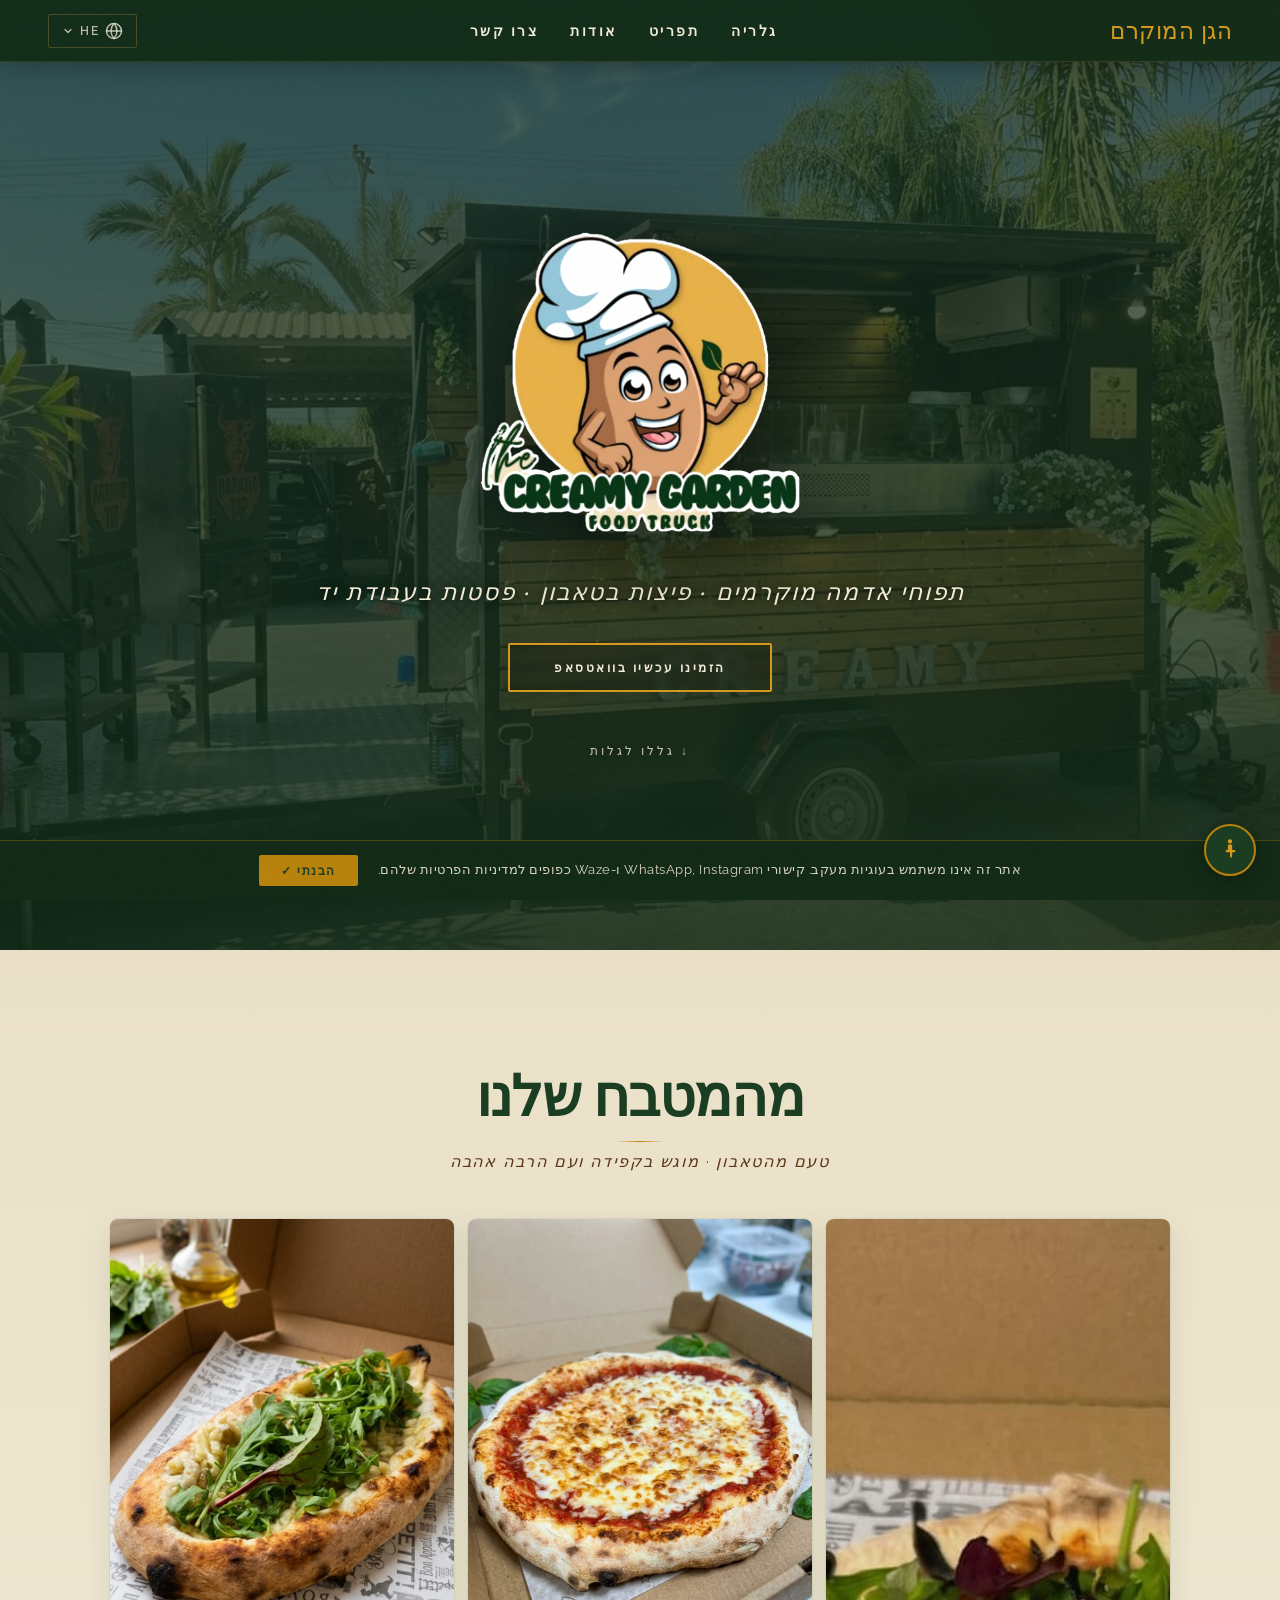
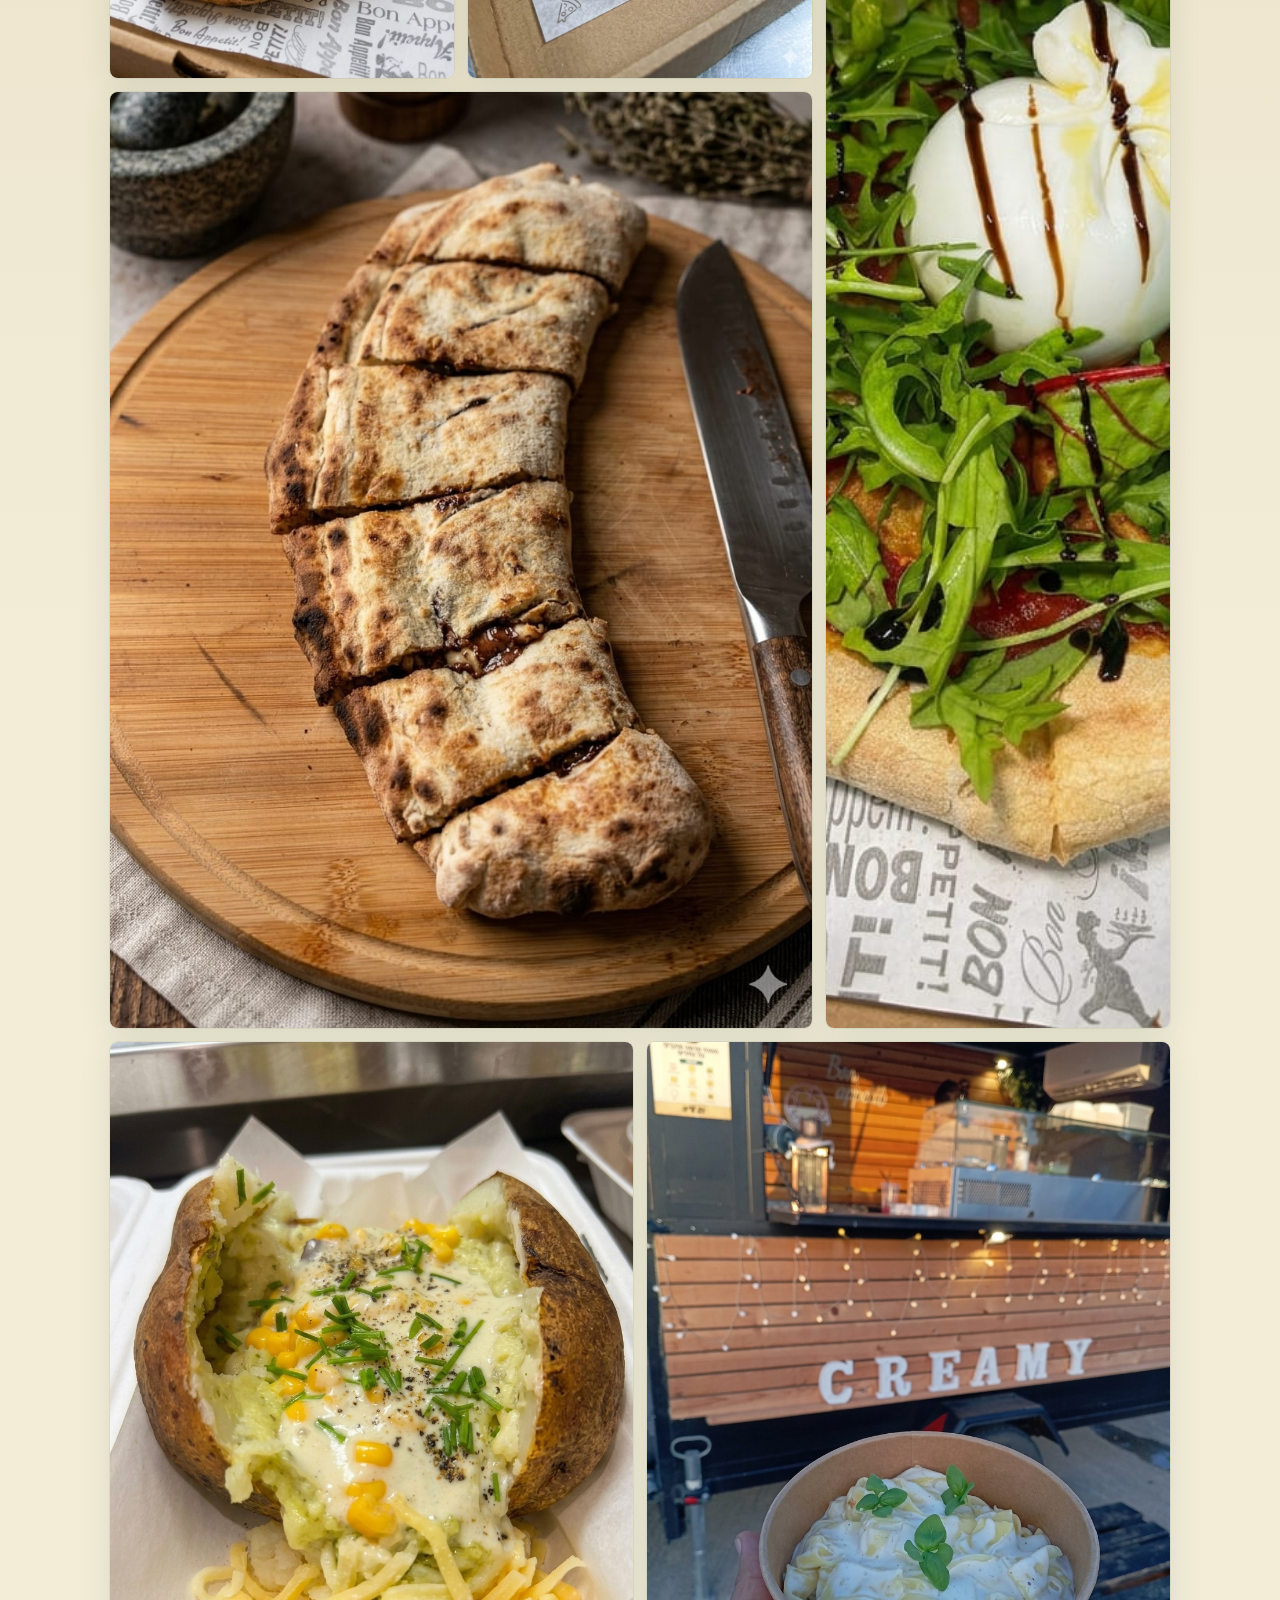
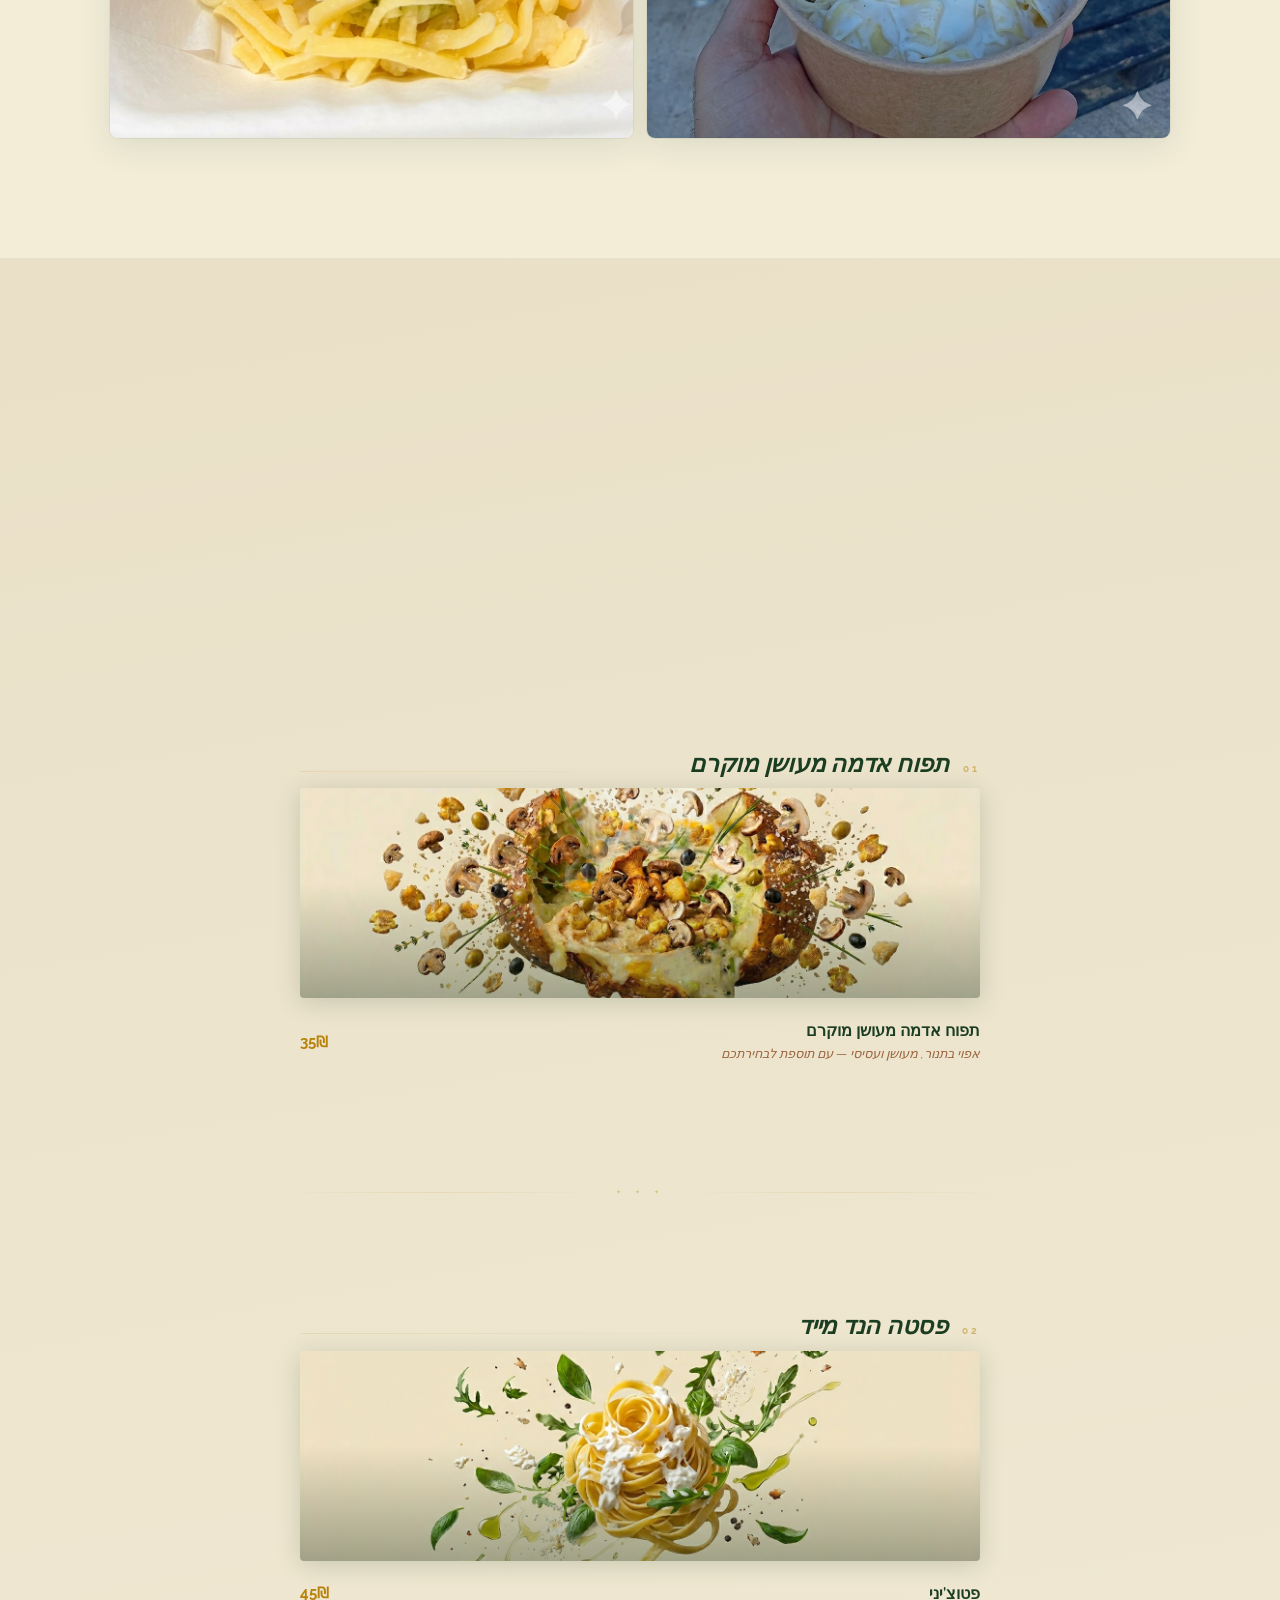
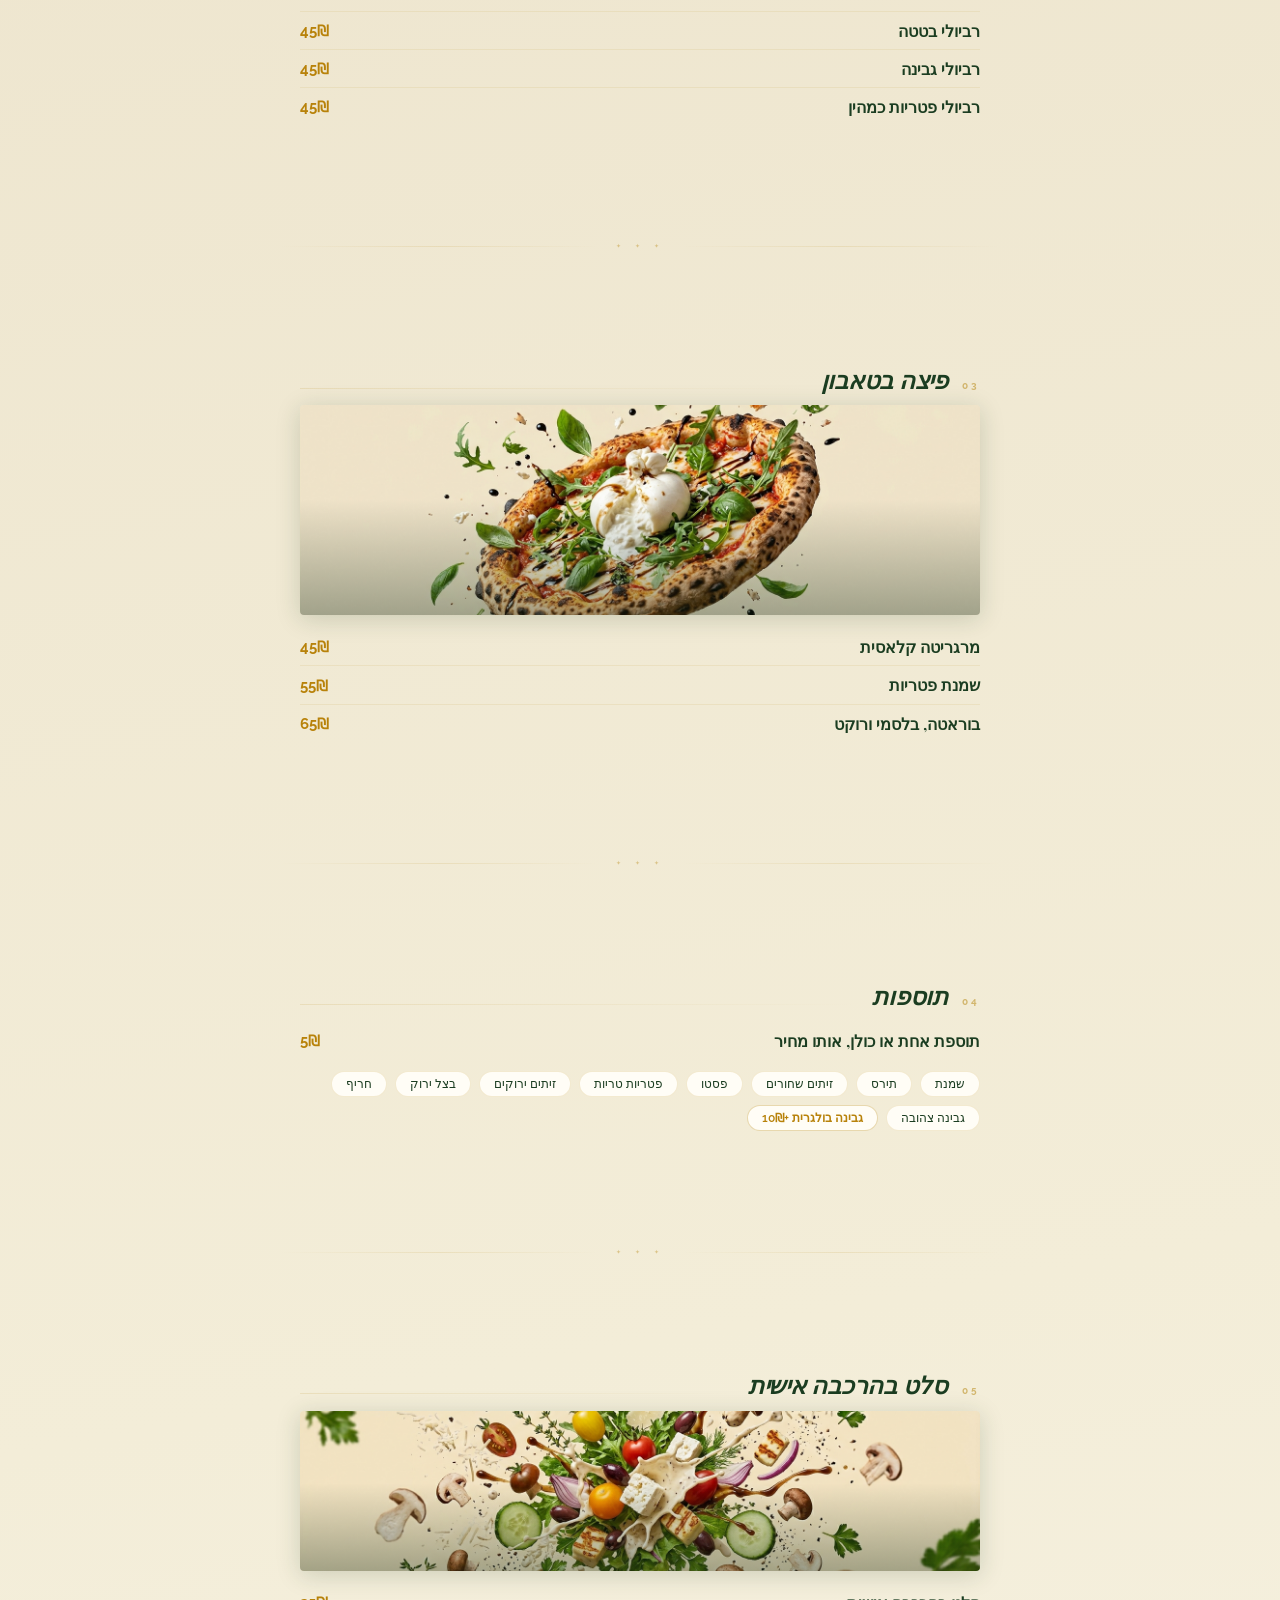
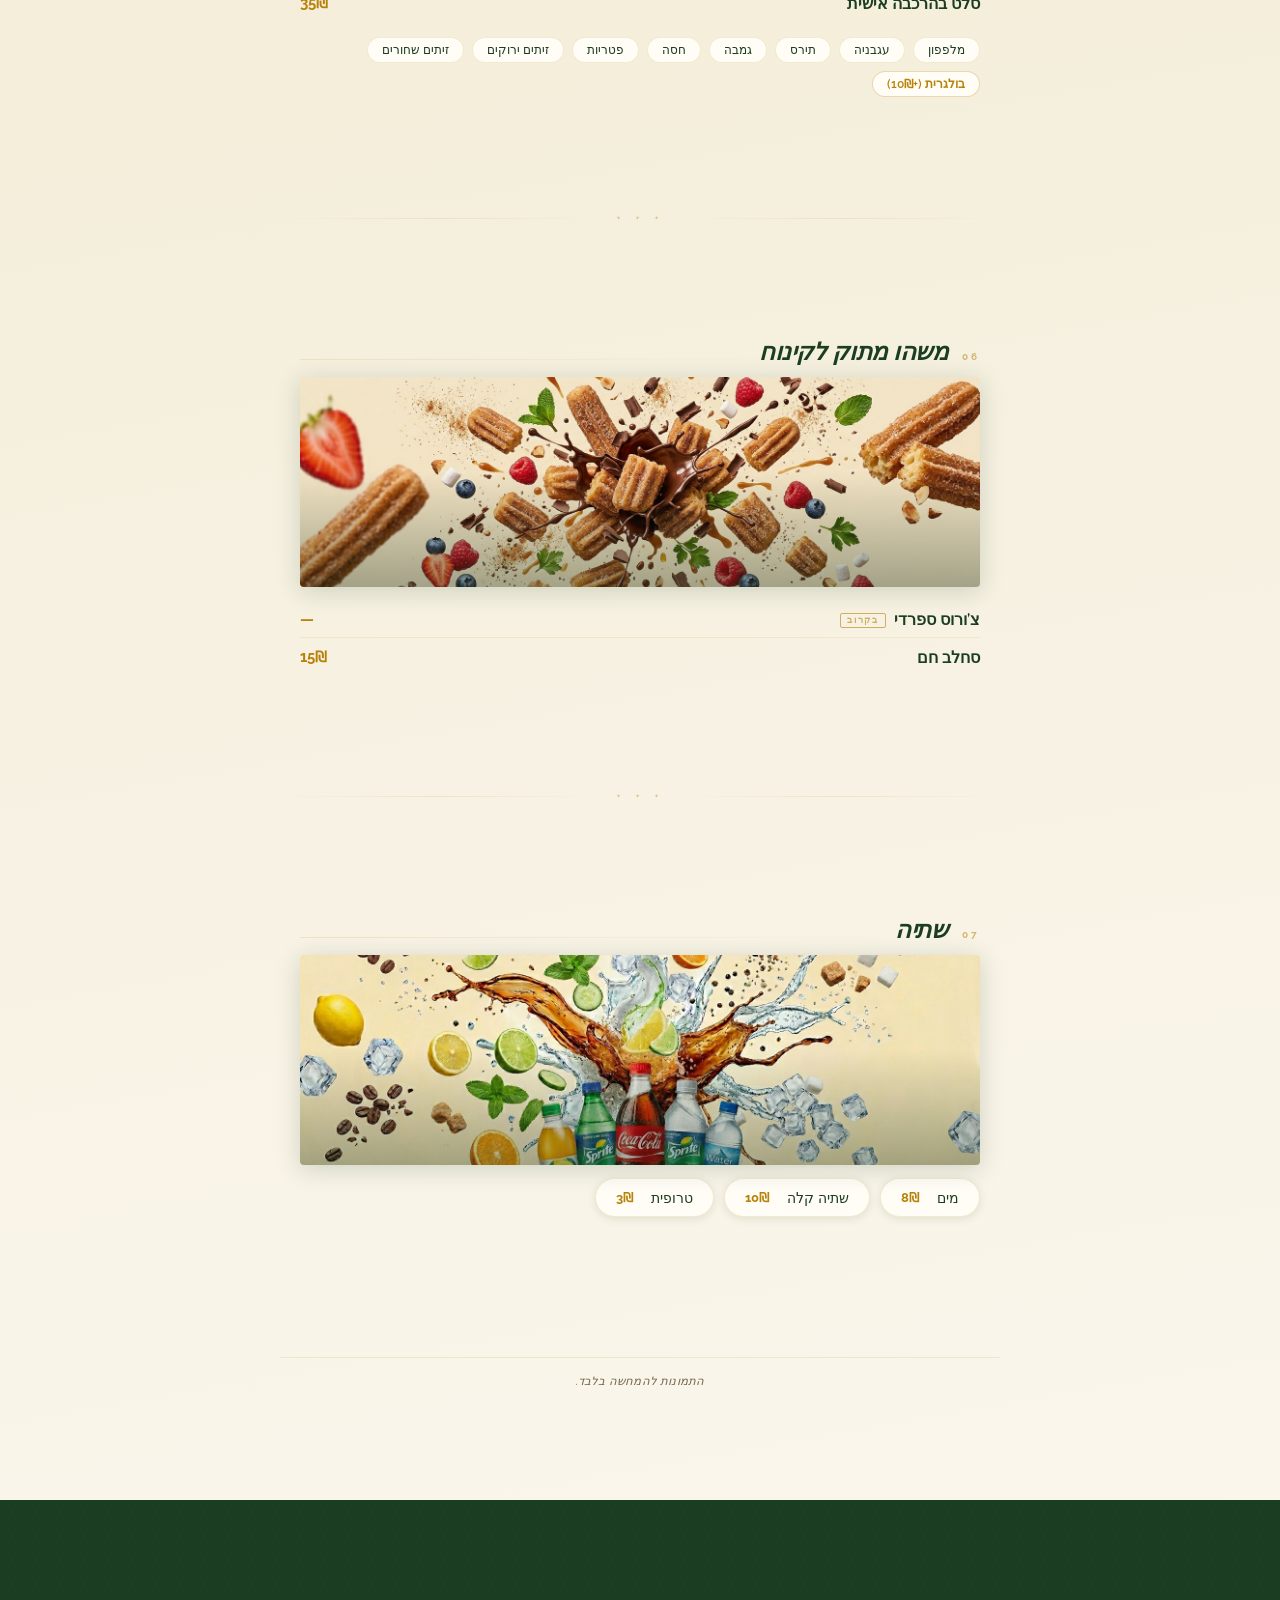
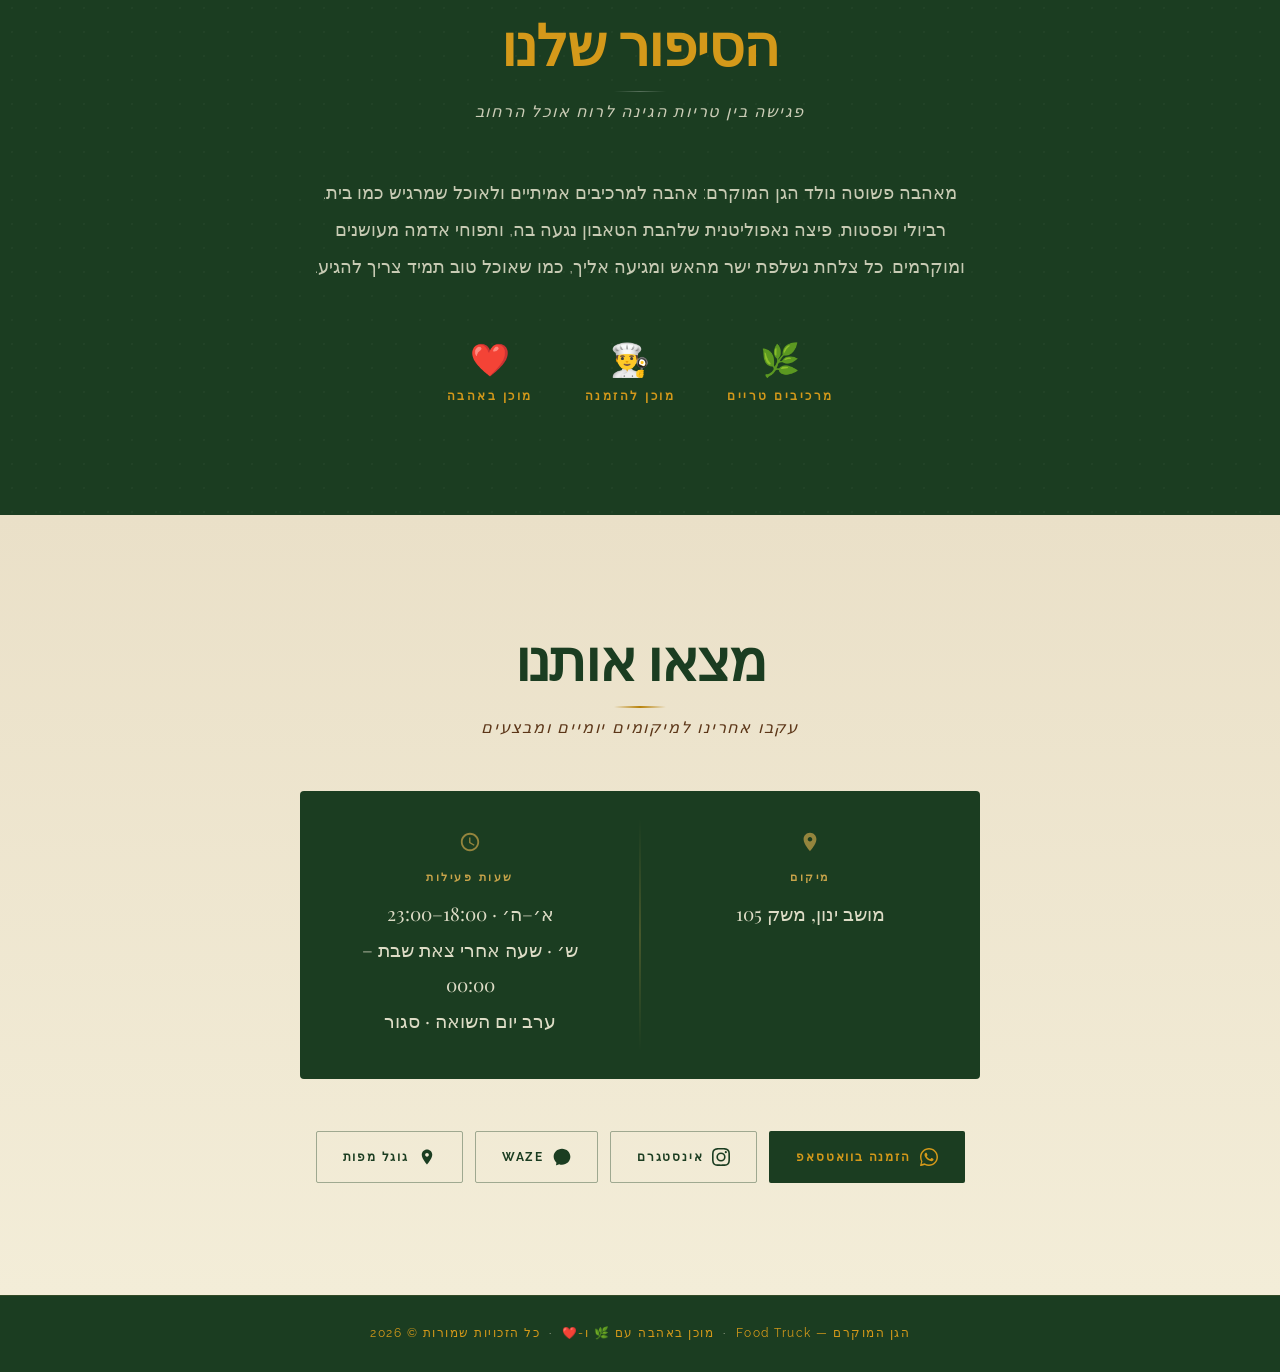
==== commit 0bf0e027: "Fix hero tagline overflow on small screens Remove white-space:nowrap so the tagline wraps naturally " ====
--- a/index.html
+++ b/index.html
@@ -349,12 +349,13 @@
     font-style: italic;
     font-weight: 400;
     color: var(--cream);
-    font-size: clamp(0.72rem,2.2vw,1.45rem);
+    font-size: clamp(0.82rem,2.8vw,1.45rem);
     letter-spacing: 2px;
     margin: 0 0 34px;
     text-shadow: 0 1px 6px rgba(0,0,0,0.55), 0 2px 18px rgba(0,0,0,0.4);
-    line-height: 1.35;
-    white-space: nowrap;
+    line-height: 1.5;
+    white-space: normal;
+    max-width: 90vw;
   }
 
   /* Ghost CTA on dark background */
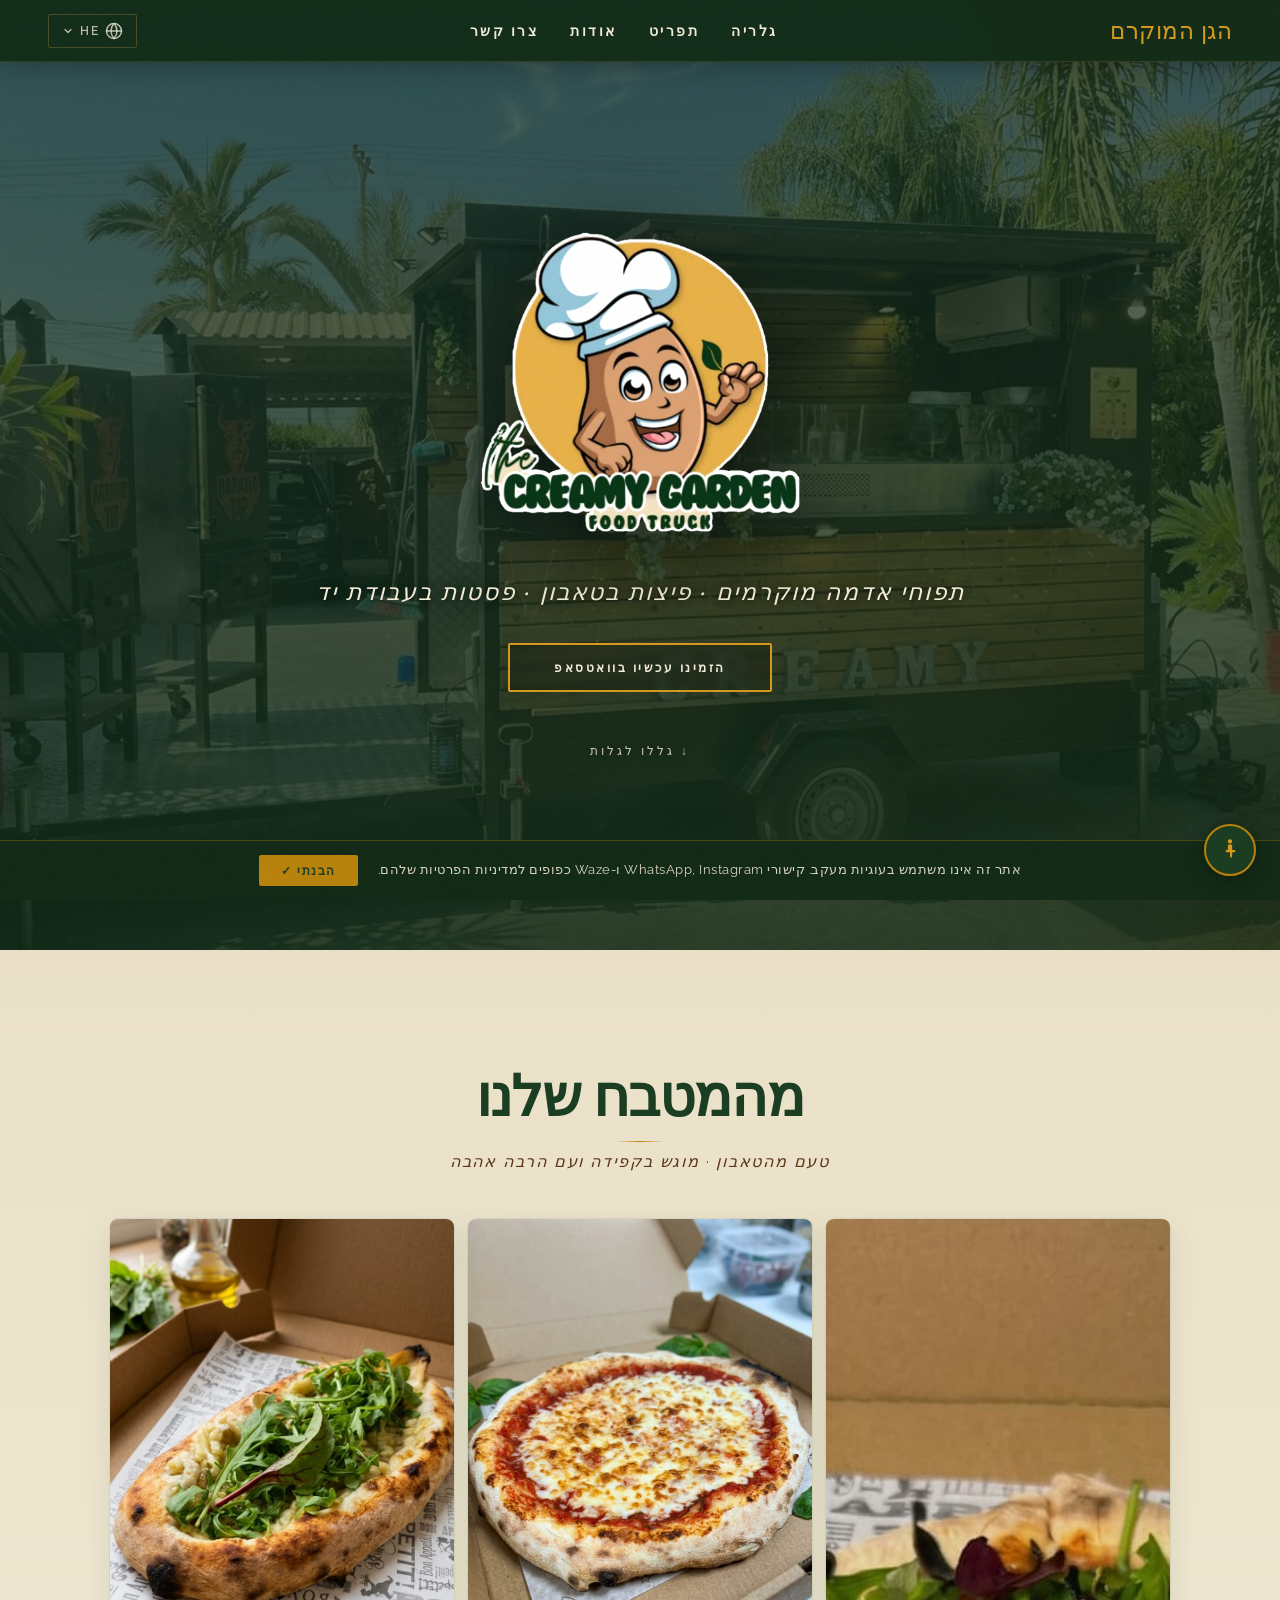
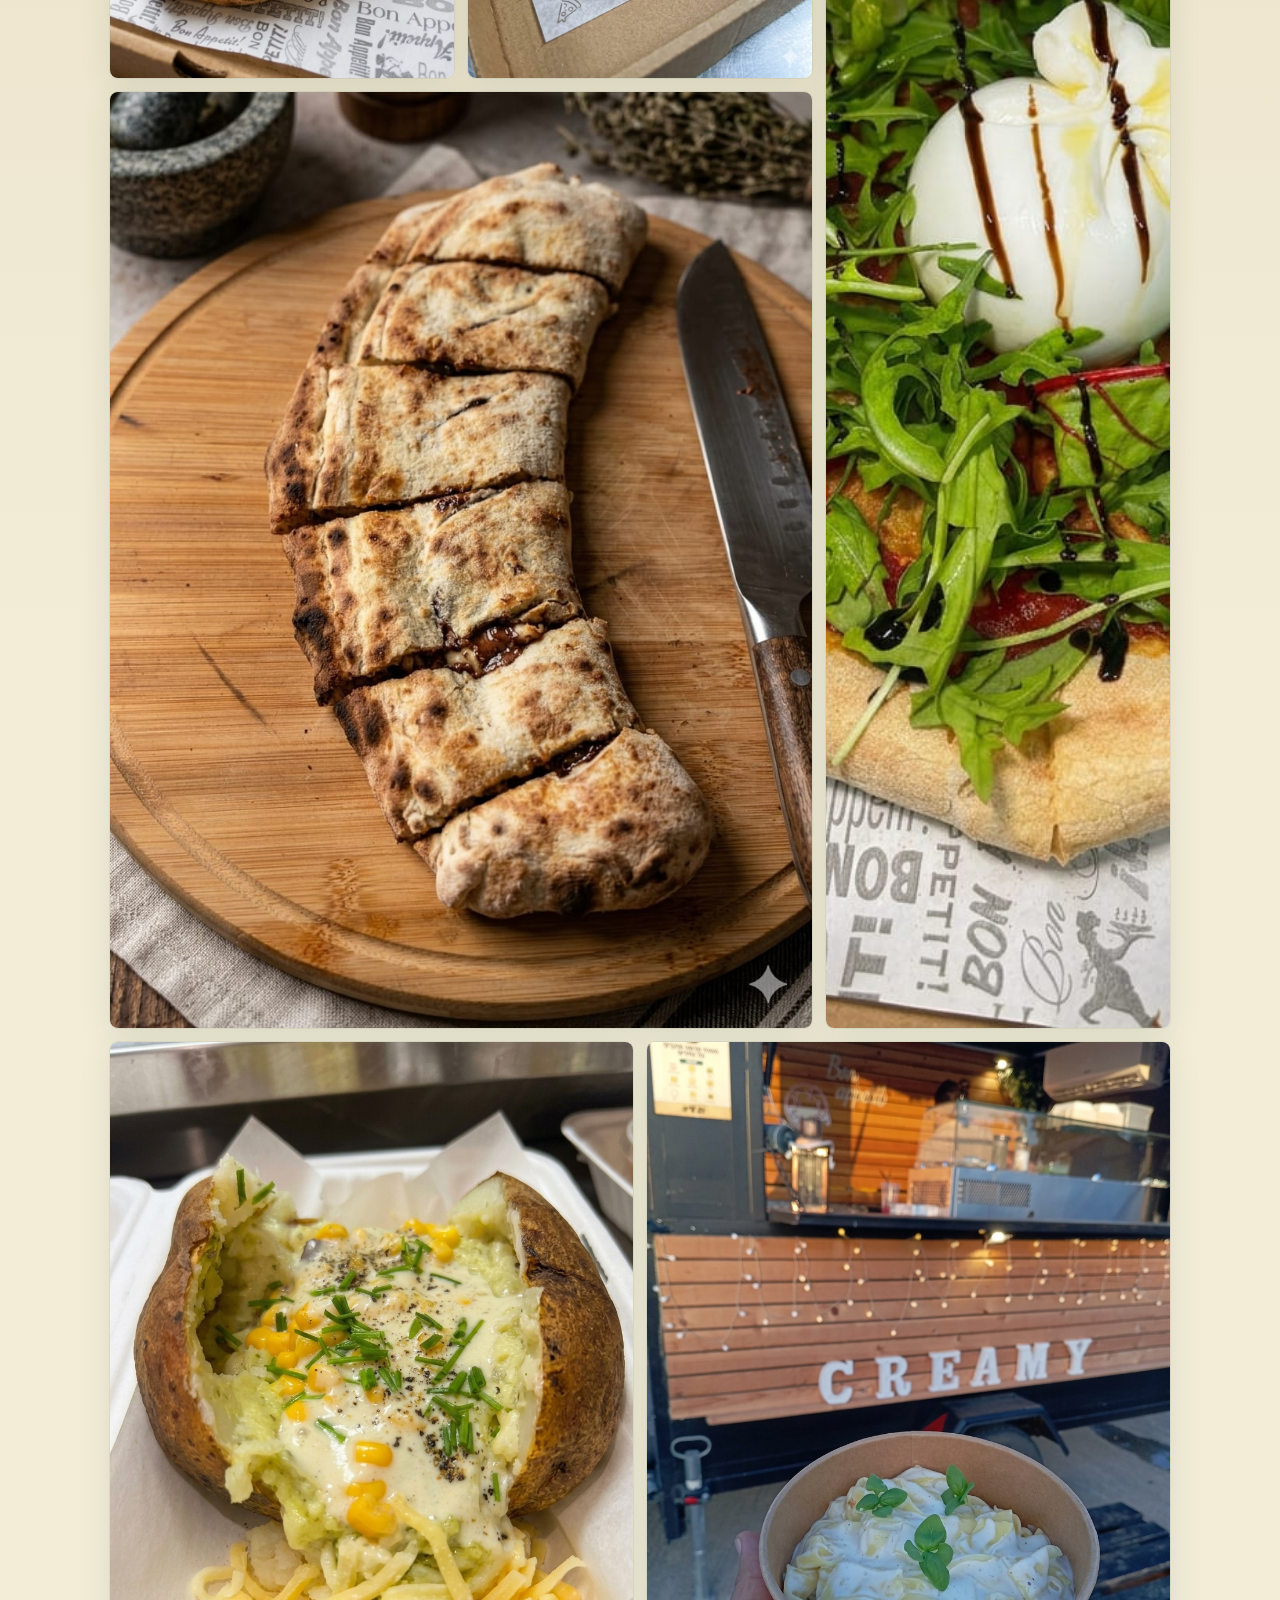
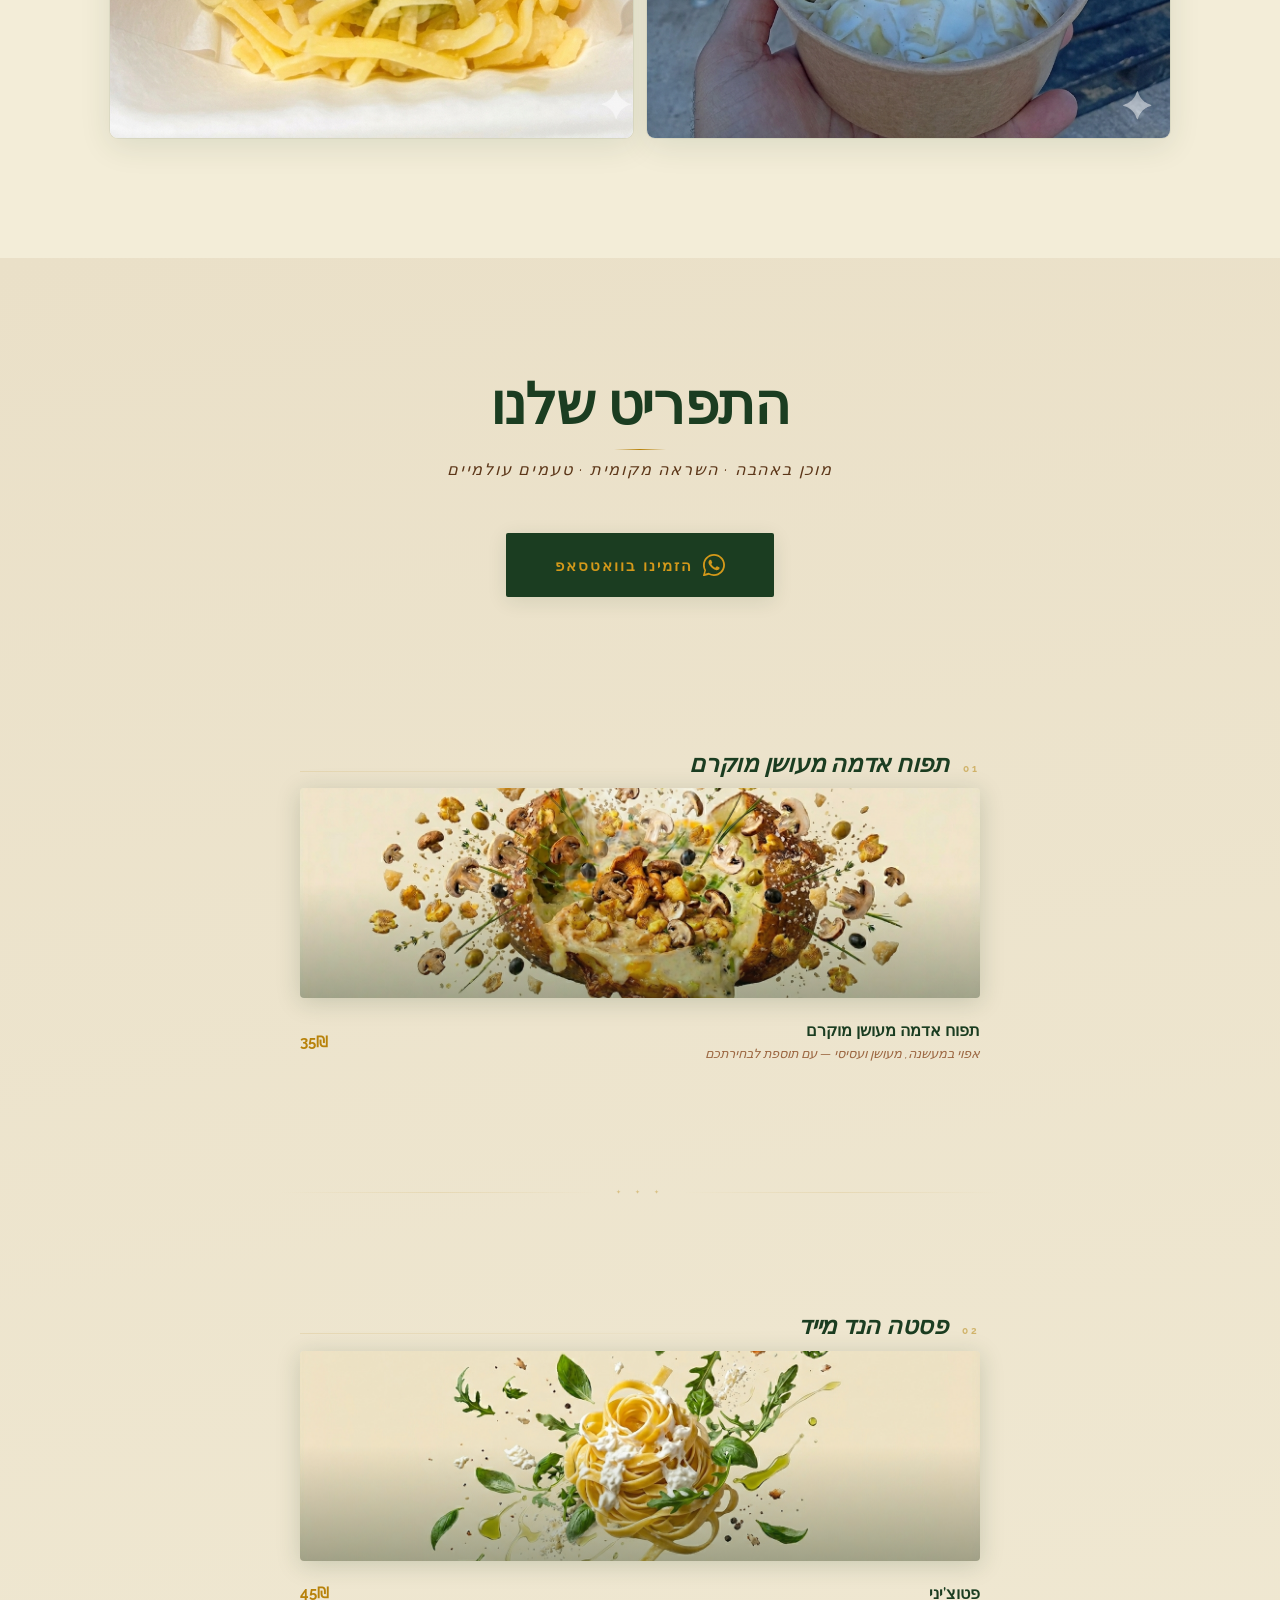
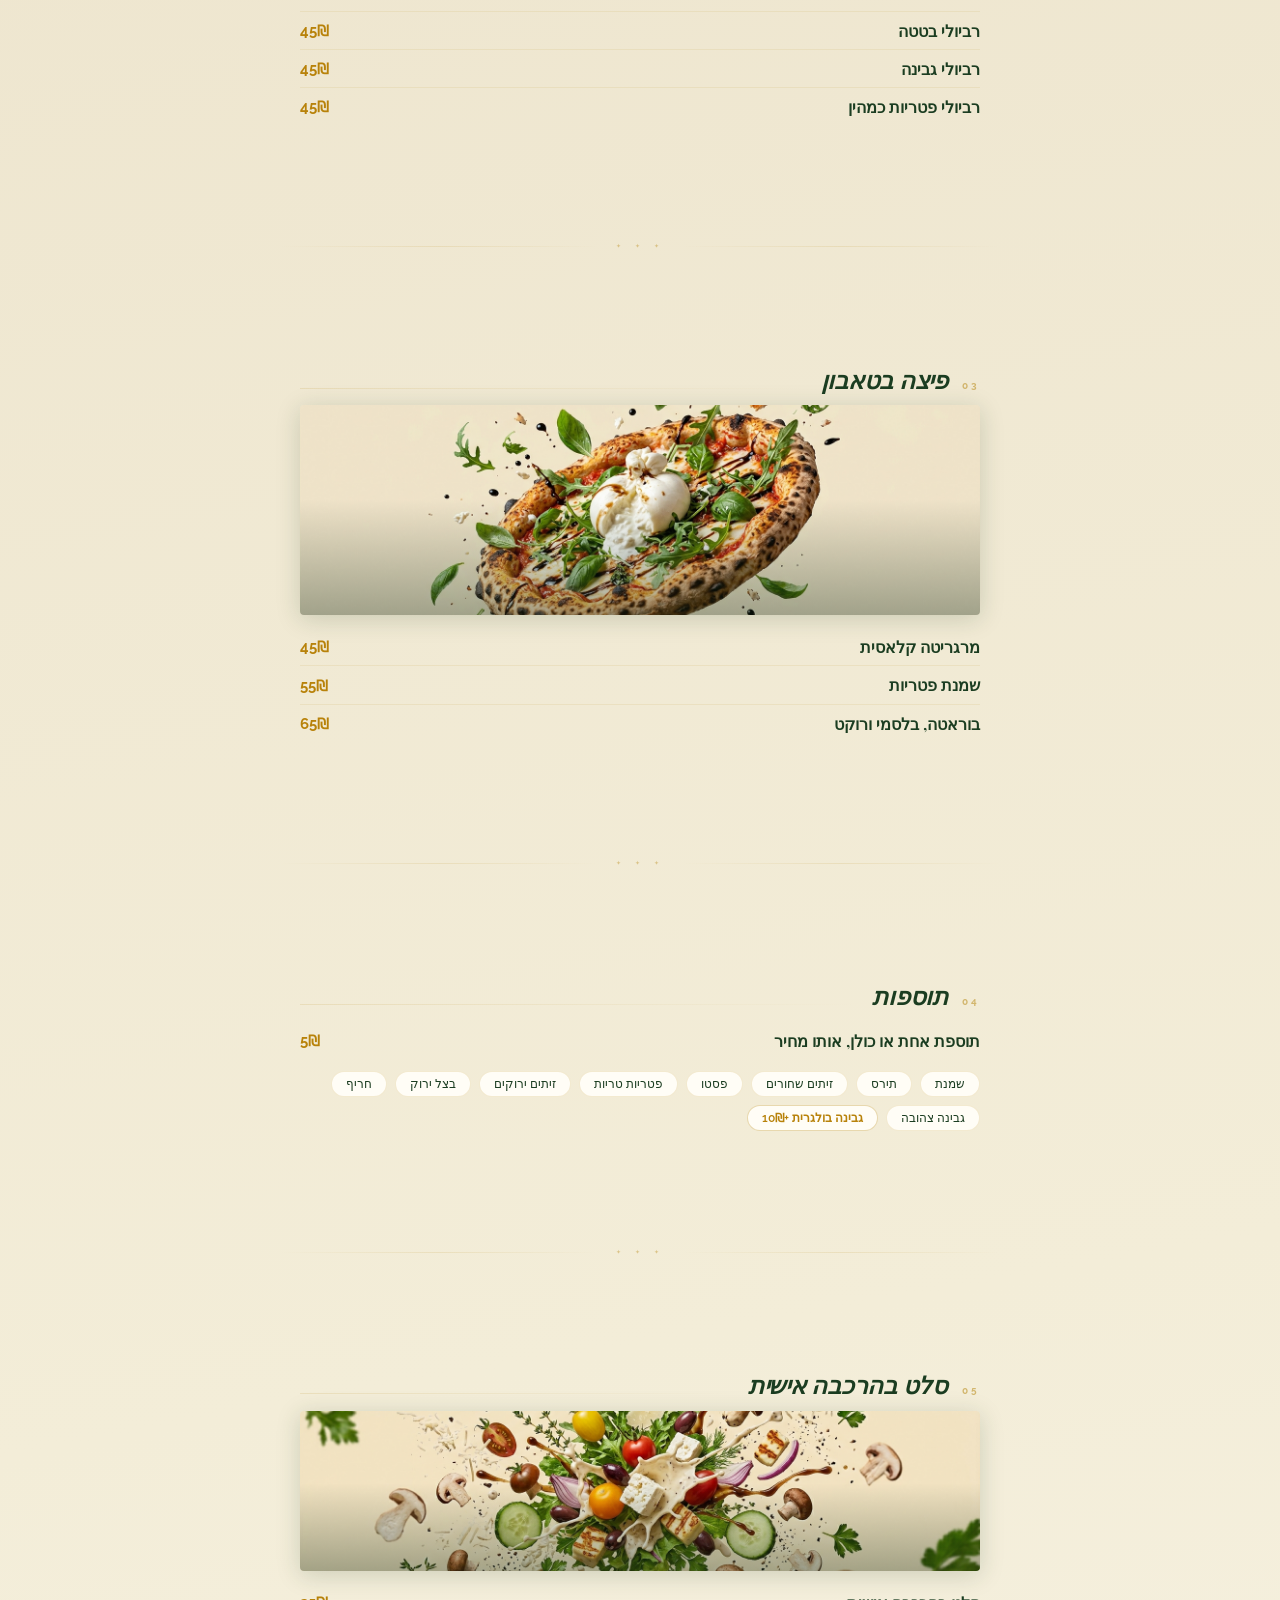
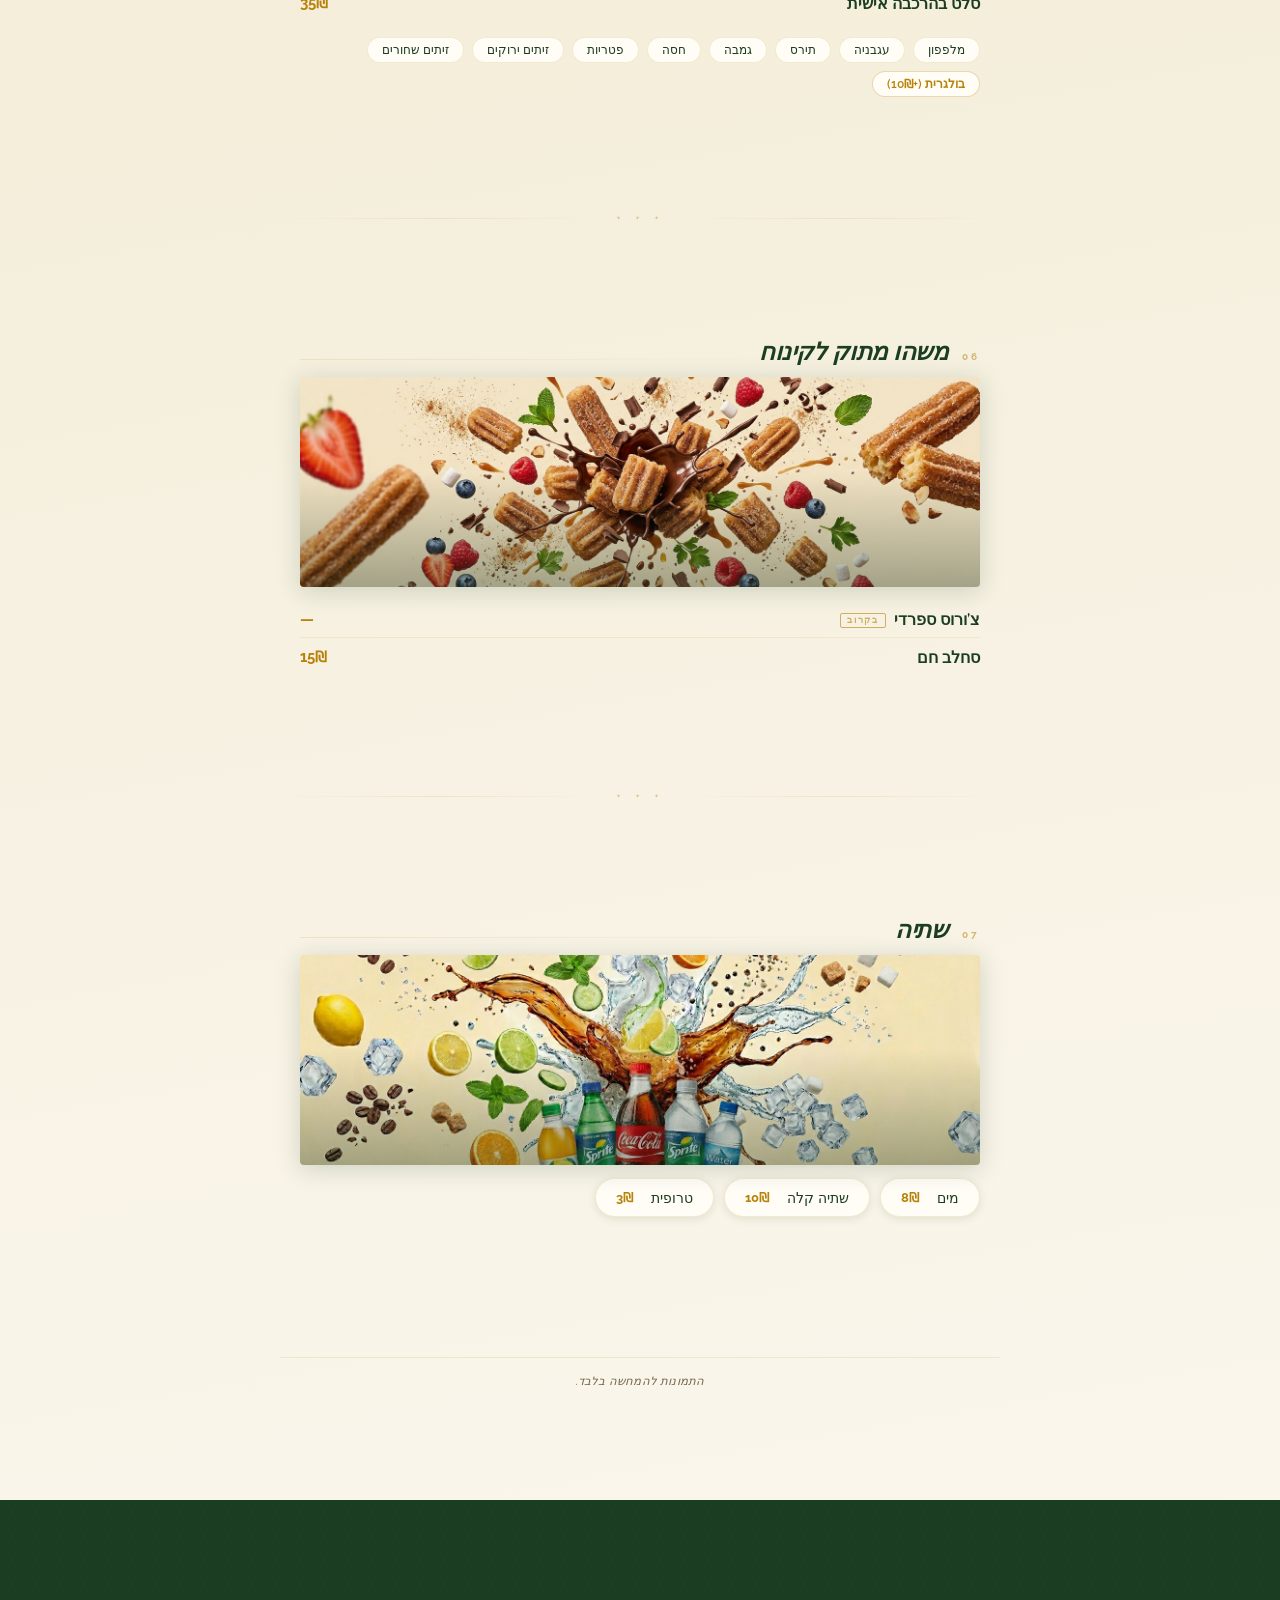
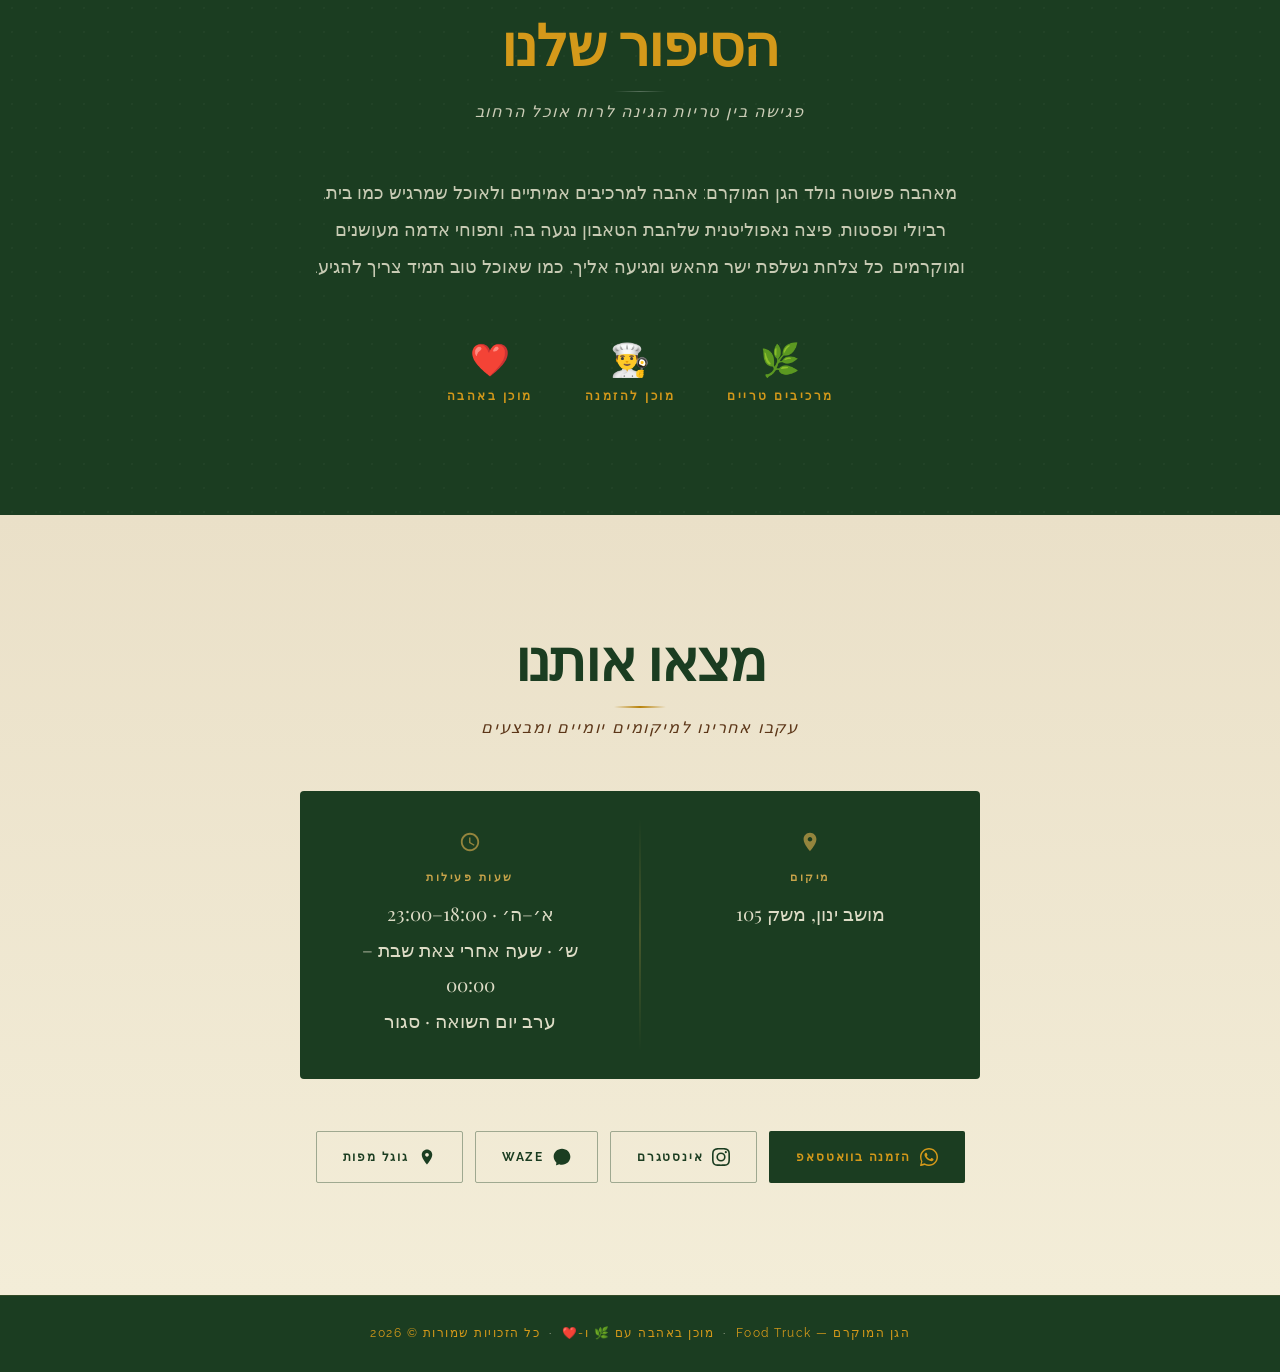
==== commit 727ab1b6: "Fix potato desc: 'oven-baked' → 'smoker-baked' across all 4 languages Co-Authored-By: Claude Sonnet " ====
--- a/index.html
+++ b/index.html
@@ -1412,7 +1412,7 @@
     "galAlt3": "Churros dessert served warm",
     "galAlt4": "Creamy fettuccine pasta served in a bowl",
     "galAlt5": "Loaded baked potato with creamy sauce, corn, chives, and cheese",
-    "heroTagline": "Creamed potatoes · Pizzas in a tray · Handmade pastas",
+    "heroTagline": "Creamed Potatoes · Taboon‑Baked Pizzas · Handmade Pastas",
     "heroCta": "Order on WhatsApp",
     "heroScroll": "↓   scroll to discover",
     "menuTitle": "Our Menu",
@@ -1449,7 +1449,7 @@
     "menu": {
       "sections": [
         { "id":"potato", "icon":"🥔", "title":"Smoked Cream Potato",
-          "items":[{ "name":"Smoked Creamy Potato", "desc":"Oven-baked, smoky & silky smooth — with your choice of toppings", "price":"35₪" }] },
+          "items":[{ "name":"Smoked Creamy Potato", "desc":"Smoker-baked, smoky & silky smooth — with your choice of toppings", "price":"35₪" }] },
         { "id":"pasta", "icon":"🍝", "title":"Handmade Pasta",
           "items":[
             { "name":"Fettuccine", "price":"45₪" },
@@ -1551,7 +1551,7 @@
     "menu": {
       "sections": [
         { "id":"potato", "icon":"🥔", "title":"תפוח אדמה מעושן מוקרם",
-          "items":[{ "name":"תפוח אדמה מעושן מוקרם", "desc":"אפוי בתנור, מעושן ועסיסי — עם תוספת לבחירתכם", "price":"35₪" }] },
+          "items":[{ "name":"תפוח אדמה מעושן מוקרם", "desc":"אפוי במעשנה, מעושן ועסיסי — עם תוספת לבחירתכם", "price":"35₪" }] },
         { "id":"pasta", "icon":"🍝", "title":"פסטה הנד מייד",
           "items":[
             { "name":"פטוצ'יני", "price":"45₪" },
@@ -1616,7 +1616,7 @@
     "galAlt3": "Десерт чуррос, подается теплым",
     "galAlt4": "Кремовая паста фетучини, подается в миске",
     "galAlt5": "Запечённый картофель с кремовым соусом, кукурузой, зелёным луком и сыром",
-    "heroTagline": "Кремовый картофель · Пицца на подносе · Паста ручной работы",
+    "heroTagline": "Кремовый картофель · Пицца из тандыра · Паста ручной работы",
     "heroCta": "Заказать в WhatsApp",
     "heroScroll": "↓   листайте вниз",
     "menuTitle": "Наше Меню",
@@ -1653,7 +1653,7 @@
     "menu": {
       "sections": [
         { "id":"potato", "icon":"🥔", "title":"Копчёная картошка со сливками",
-          "items":[{ "name":"Копчёный картофель в сливочном соусе", "desc":"Печёный, дымный и нежный — с добавкой на ваш выбор", "price":"35₪" }] },
+          "items":[{ "name":"Копчёный картофель в сливочном соусе", "desc":"Приготовлен в коптильне, дымный и нежный — с добавкой на ваш выбор", "price":"35₪" }] },
         { "id":"pasta", "icon":"🍝", "title":"Паста ручной работы",
           "items":[
             { "name":"Феттучини", "price":"45₪" },
@@ -1718,7 +1718,7 @@
     "galAlt3": "حلوى تشوروس تقدم دافئة",
     "galAlt4": "فيتوتشيني كريمي يقدم في وعاء",
     "galAlt5": "بطاطا مخبوزة محمّلة بصلصة كريمية وذرة وبصل أخضر وجبن",
-    "heroTagline": "بطاطا كريمية · بيتزا في الصينية · معكرونة يدوية الصنع",
+    "heroTagline": "بطاطا كريمية · بيتزا مخبوزة بالتابون · معكرونة يدوية الصنع",
     "heroCta": "اطلب الآن على واتساب",
     "heroScroll": "↓   مرر لاكتشاف المزيد",
     "menuTitle": "قائمتنا",
@@ -1755,7 +1755,7 @@
     "menu": {
       "sections": [
         { "id":"potato", "icon":"🥔", "title":"بطاطا مدخنة بالكريمة",
-          "items":[{ "name":"بطاطا مدخّنة كريمية", "desc":"مخبوزة بالفرن، مدخّنة وناعمة — مع إضافة من اختيارك", "price":"35₪" }] },
+          "items":[{ "name":"بطاطا مدخّنة كريمية", "desc":"مطهوة في المدخّنة، مدخّنة وناعمة — مع إضافة من اختيارك", "price":"35₪" }] },
         { "id":"pasta", "icon":"🍝", "title":"باستا يدوية الصنع",
           "items":[
             { "name":"فيتوتشيني", "price":"45₪" },
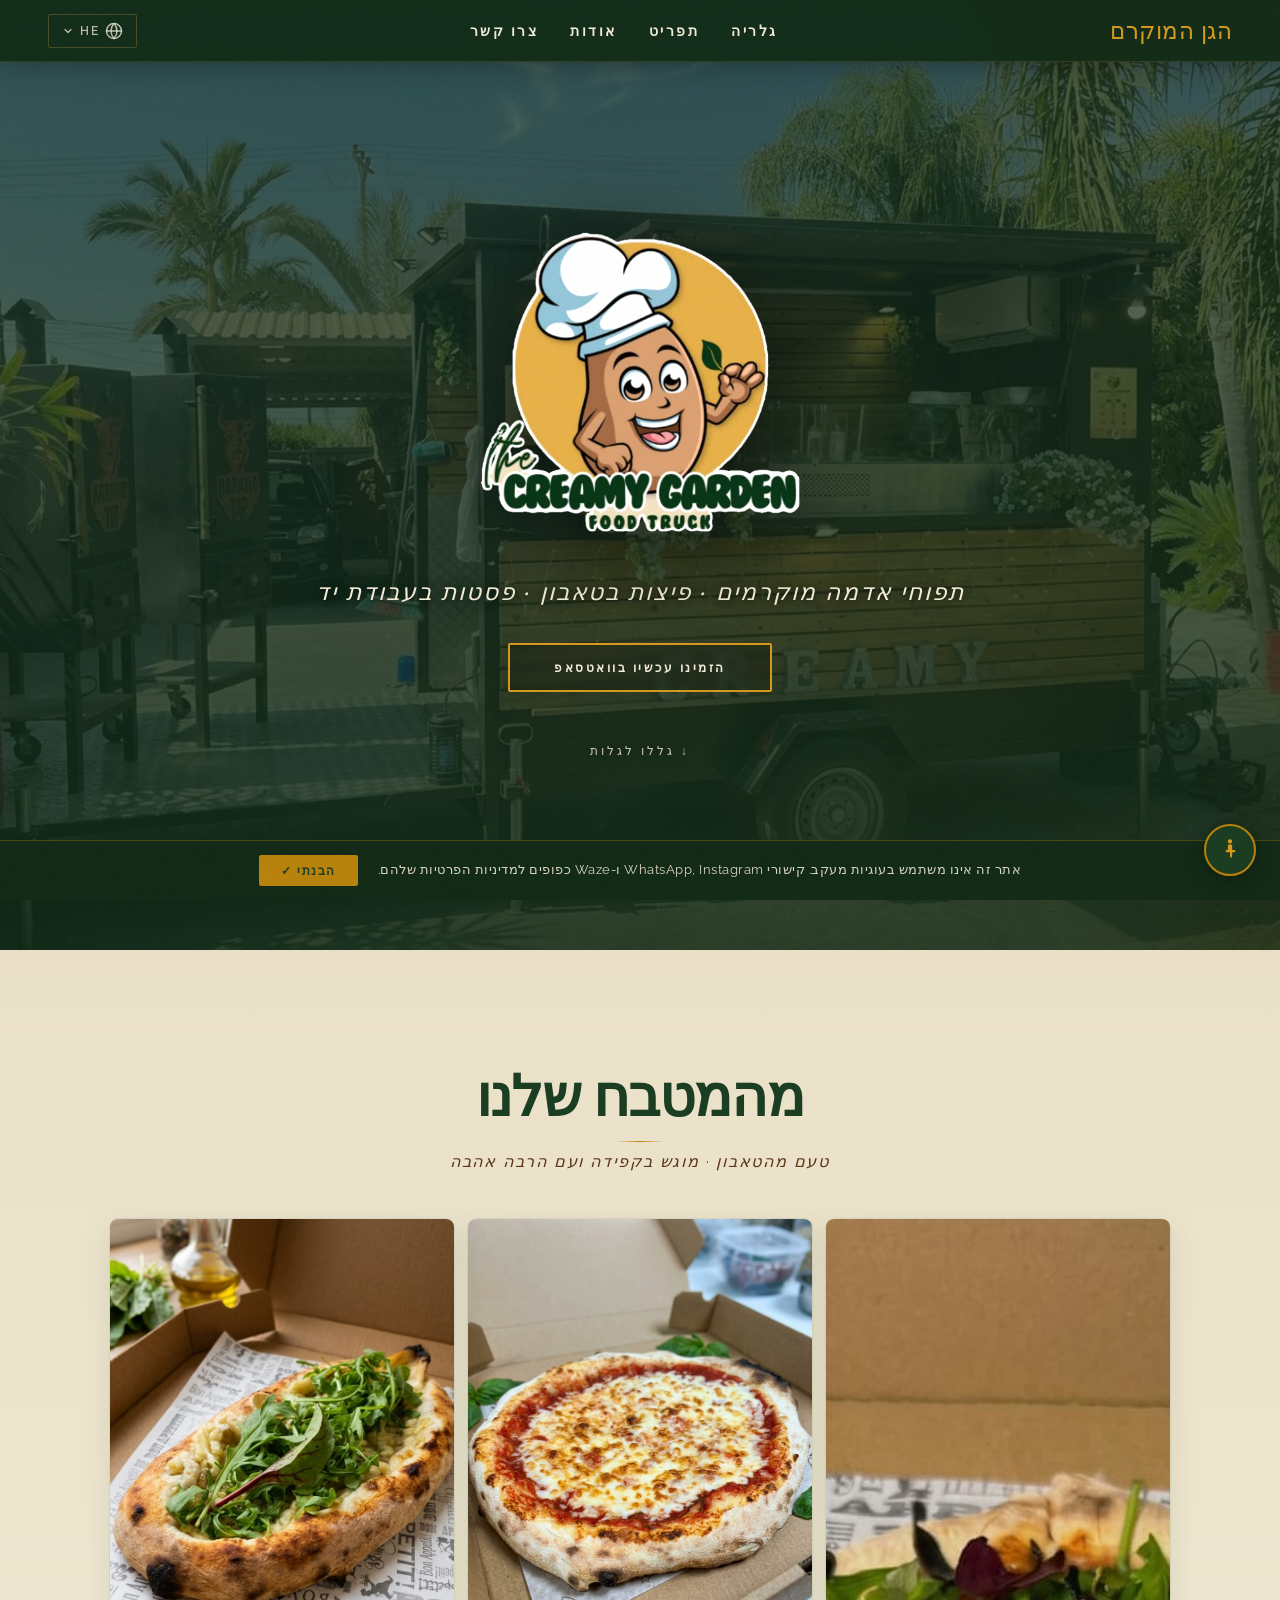
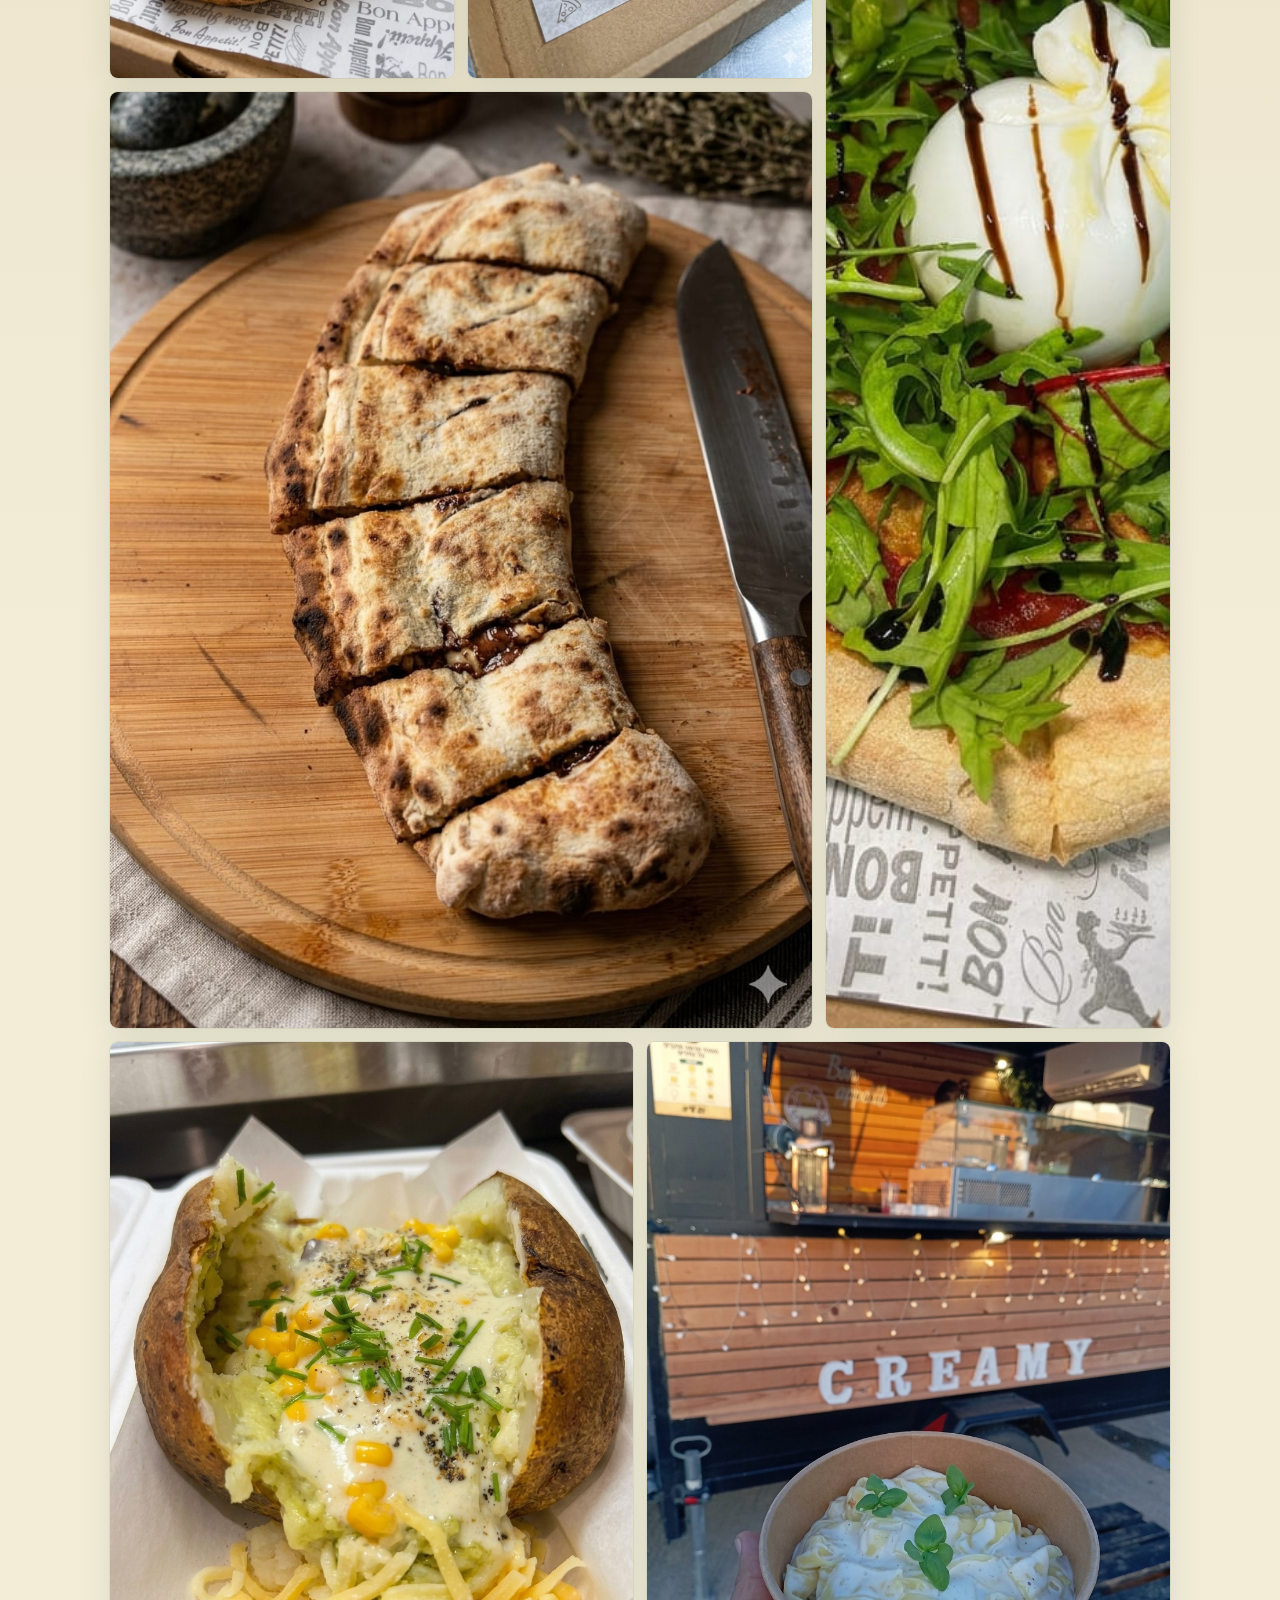
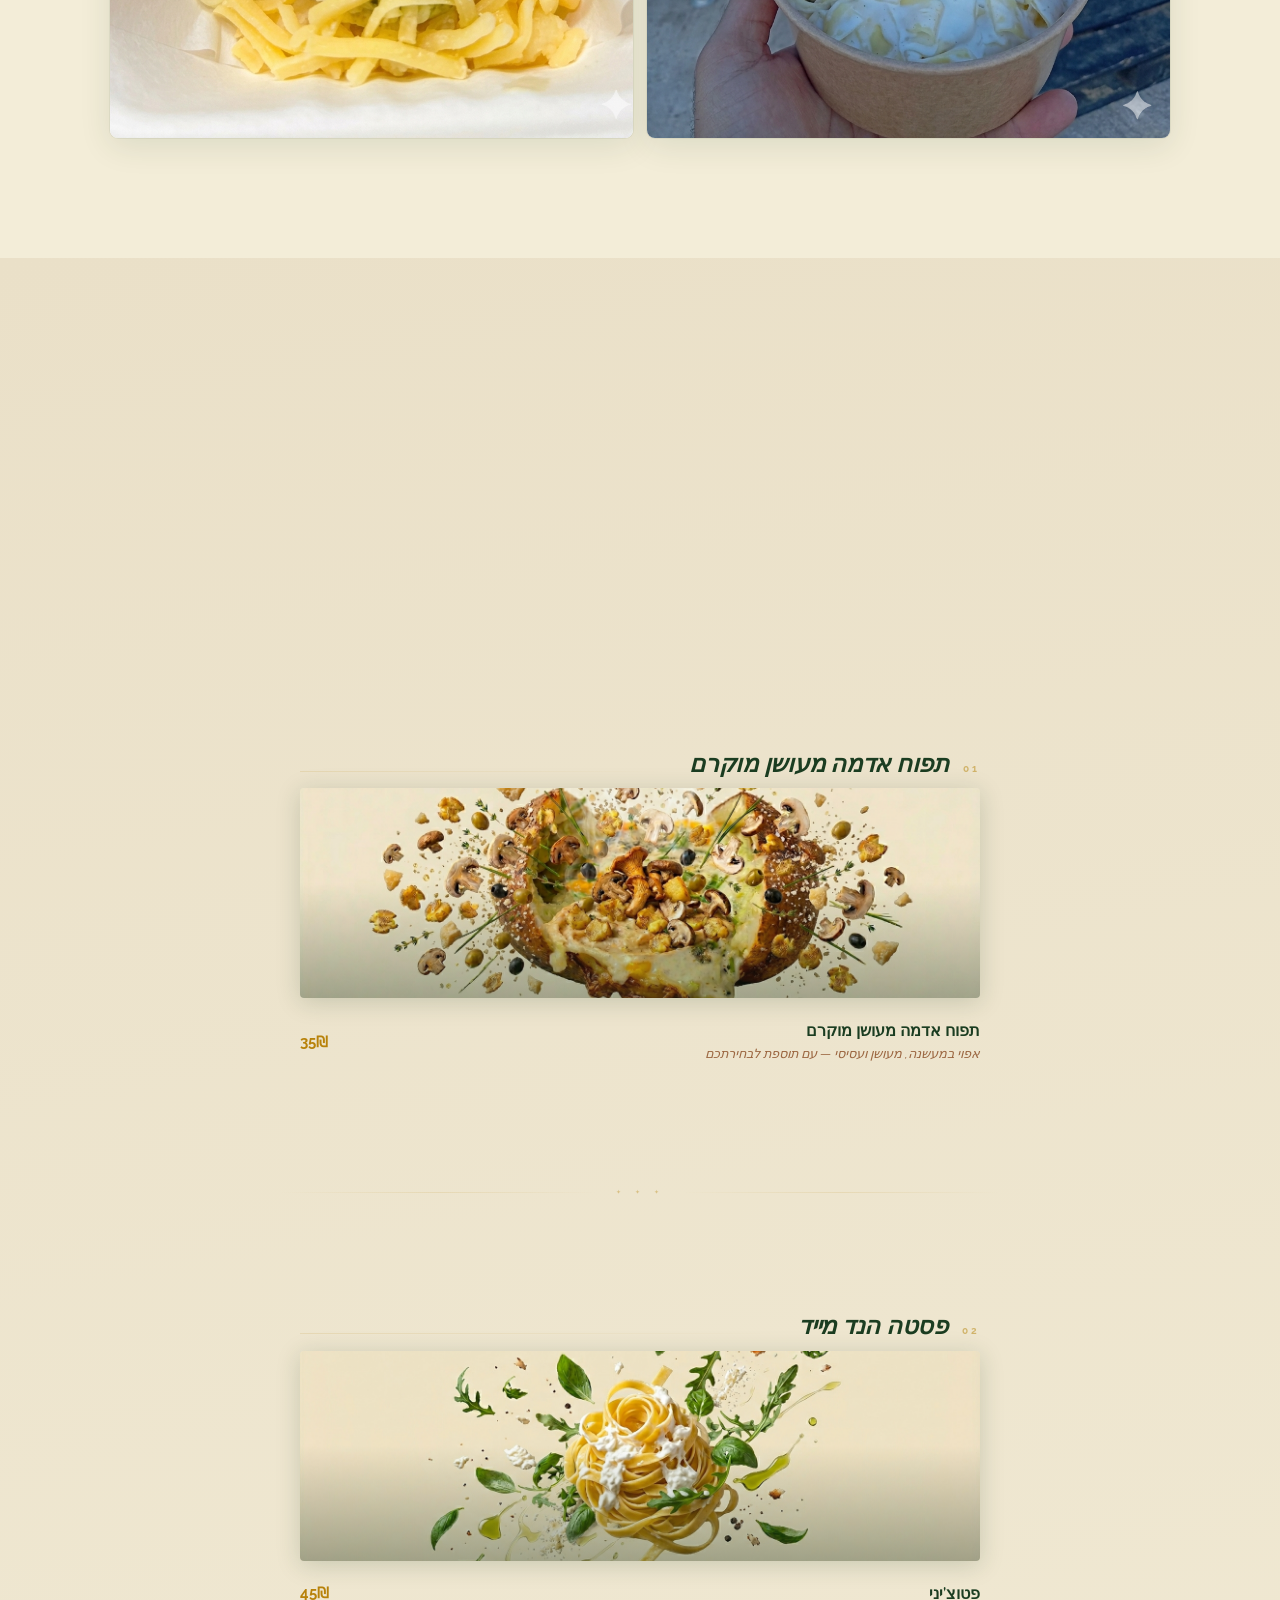
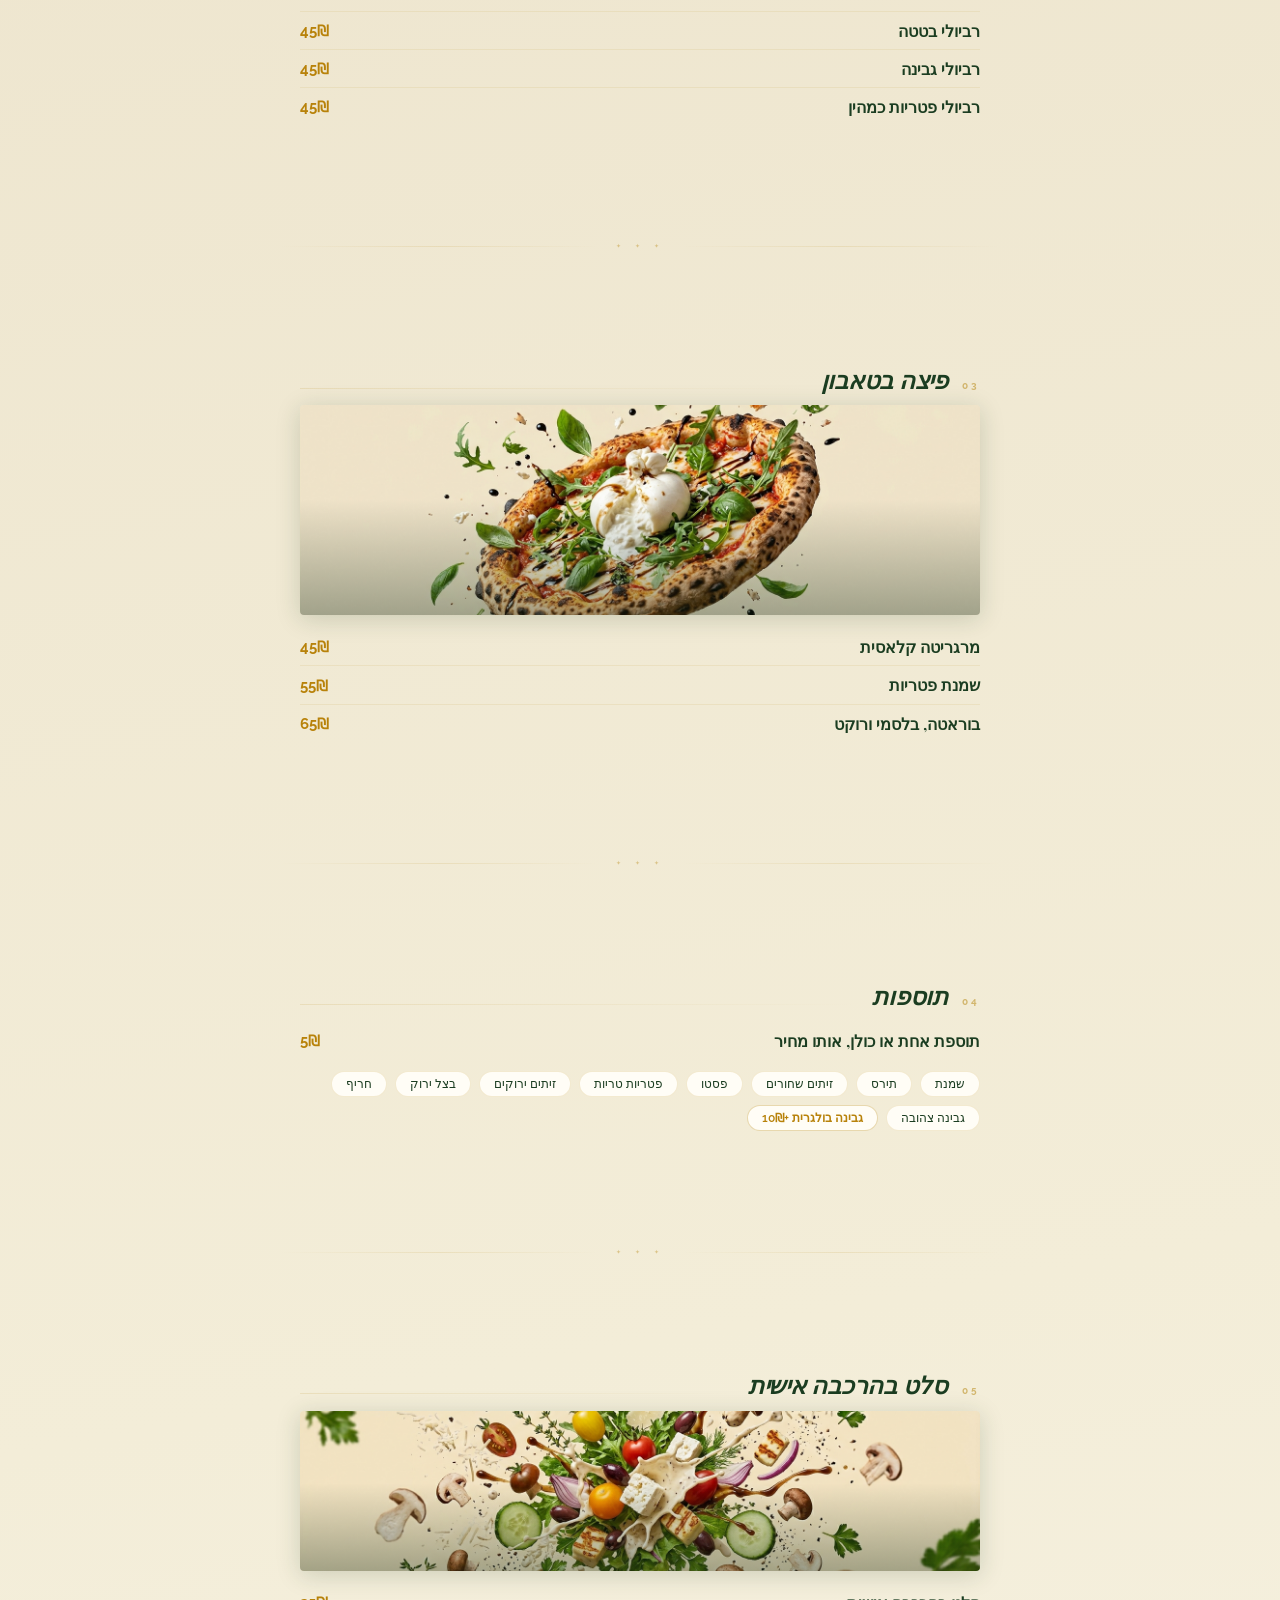
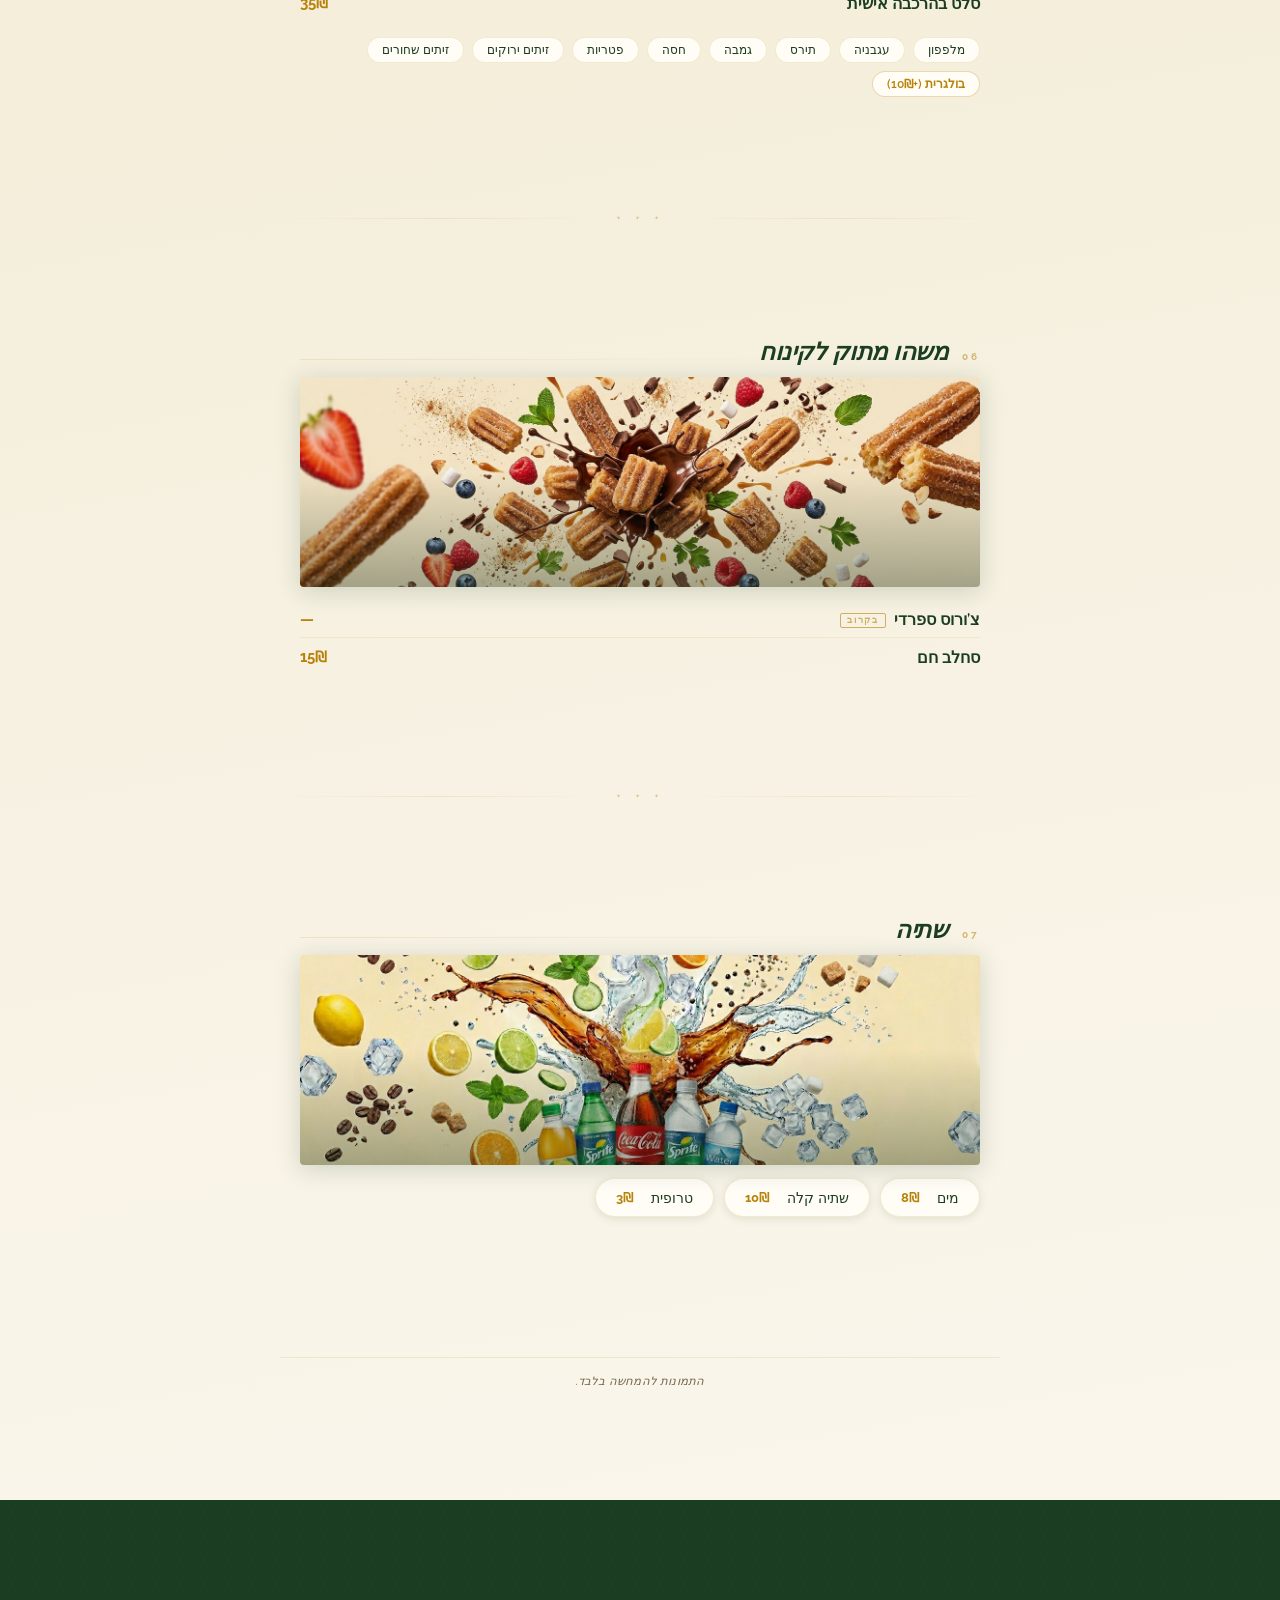
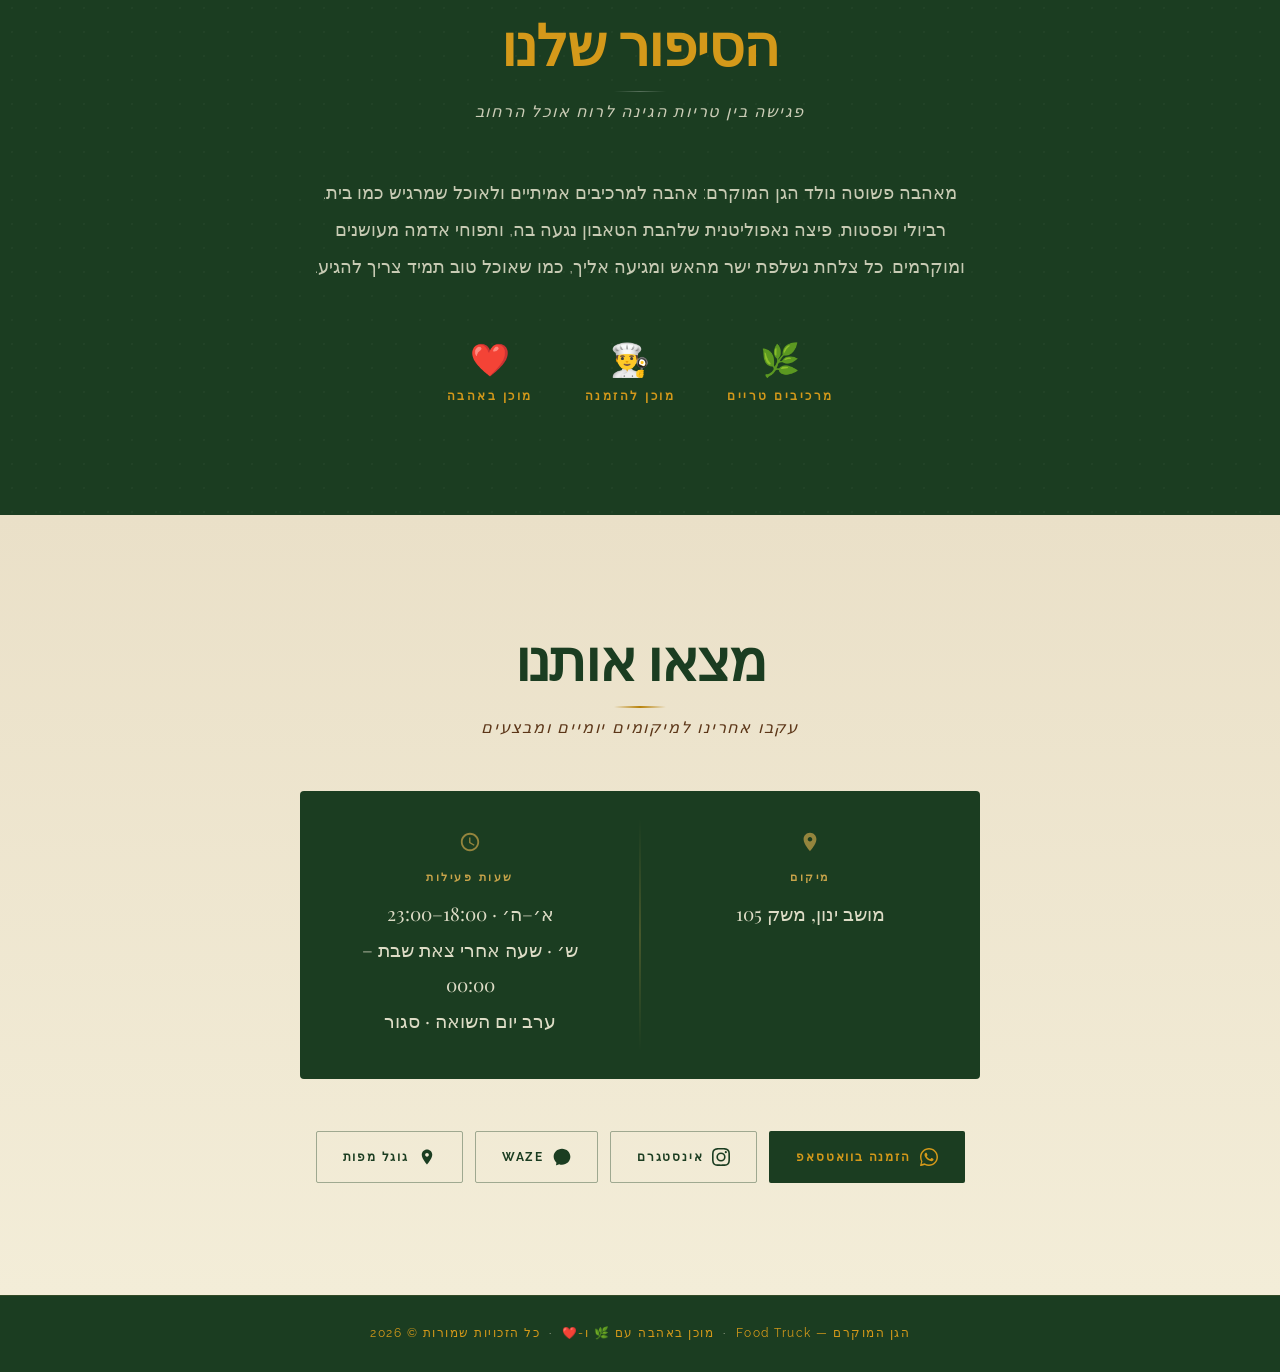
==== commit 8f5f0336: "Add confetti interactions for toppings and salad options" ====
--- a/index.html
+++ b/index.html
@@ -765,6 +765,63 @@
   }
   .ms-tag:hover { border-color: rgba(200,164,74,0.45); box-shadow: 0 2px 8px var(--shadow); }
   .ms-tag-premium { color: var(--gold); border-color: rgba(200,164,74,0.42); font-weight: 600; }
+  .ms-topping-trigger {
+    appearance: none;
+    font-family: inherit;
+    cursor: pointer;
+    position: relative;
+    transition: border-color 0.2s, box-shadow 0.2s, transform 0.2s var(--ease), background 0.2s;
+  }
+  .ms-topping-trigger:hover {
+    border-color: rgba(200,164,74,0.55);
+    box-shadow: 0 6px 18px var(--shadow);
+    transform: translateY(-1px);
+  }
+  .ms-topping-trigger:active { transform: translateY(1px) scale(0.98); }
+  .ms-topping-trigger.is-popping { animation: toppingTagPop 0.4s var(--ease); }
+
+  .topping-confetti-layer {
+    position: fixed;
+    inset: 0;
+    pointer-events: none;
+    overflow: hidden;
+    z-index: 10002;
+  }
+  .topping-confetti {
+    position: fixed;
+    left: 0;
+    top: 0;
+    width: var(--size, 28px);
+    height: var(--size, 28px);
+    display: inline-flex;
+    align-items: center;
+    justify-content: center;
+    margin-left: calc(var(--size, 28px) / -2);
+    margin-top: calc(var(--size, 28px) / -2);
+    font-size: calc(var(--size, 28px) * 0.72);
+    line-height: 1;
+    opacity: 0;
+    filter: drop-shadow(0 6px 10px rgba(18,42,22,0.22));
+    will-change: transform, opacity;
+    animation: toppingConfettiFlight var(--dur, 1400ms) cubic-bezier(0.16,0.84,0.24,1) forwards;
+  }
+
+  @keyframes toppingTagPop {
+    0% { transform: scale(1); }
+    35% { transform: scale(1.08); }
+    100% { transform: scale(1); }
+  }
+  @keyframes toppingConfettiFlight {
+    0% {
+      opacity: 0;
+      transform: translate3d(0,0,0) scale(0.68) rotate(0deg);
+    }
+    12% { opacity: 1; }
+    100% {
+      opacity: 0;
+      transform: translate3d(var(--dx, 0px), var(--dy, -180px), 0) scale(1.06) rotate(var(--rot, 180deg));
+    }
+  }
 
   /* Ornament divider */
   .ms-ornament {
@@ -1457,7 +1514,7 @@
             { "name":"Cheese Ravioli", "price":"45₪" },
             { "name":"Truffle Mushroom Ravioli", "price":"45₪" }
           ] },
-        { "id":"pizza", "icon":"🍕", "title":"Taboon Pizza",
+        { "id":"pizza", "icon":"🍕", "title":"Taboon‑Baked Pizzas",
           "items":[
             { "name":"Classic Margherita", "price":"45₪" },
             { "name":"Creamy Mushroom", "price":"55₪" },
@@ -1477,7 +1534,7 @@
           "items":[
             { "name":"Water", "price":"8₪" },
             { "name":"Soft Drink", "price":"10₪" },
-            { "name":"Tropicana", "price":"3₪" }
+            { "name":"Tropit", "price":"3₪" }
           ] }
       ]
     }
@@ -1681,7 +1738,7 @@
           "items":[
             { "name":"Вода", "price":"8₪" },
             { "name":"Газировка", "price":"10₪" },
-            { "name":"Тропикана", "price":"3₪" }
+            { "name":"Тропит", "price":"3₪" }
           ] }
       ]
     }
@@ -1783,7 +1840,7 @@
           "items":[
             { "name":"ماء", "price":"8₪" },
             { "name":"مشروب غازي", "price":"10₪" },
-            { "name":"عصير تروبيكانا", "price":"3₪" }
+            { "name":"تروبيت", "price":"3₪" }
           ] }
       ]
     }
@@ -1881,7 +1938,11 @@
       for (var ti = 0; ti < sec.tags.length; ti++) {
         var tag = sec.tags[ti];
         var isPremium = tag.indexOf('+') !== -1;
-        html += '<span class="ms-tag' + (isPremium ? ' ms-tag-premium' : '') + '">' + tag + '</span>';
+        if (sec.id === "toppings" || sec.id === "salad") {
+          html += '<button type="button" class="ms-tag ms-topping-trigger' + (isPremium ? ' ms-tag-premium' : '') + '" data-topping-index="' + ti + '" aria-label="' + sec.title + ': ' + tag + '">' + tag + '</button>';
+        } else {
+          html += '<span class="ms-tag' + (isPremium ? ' ms-tag-premium' : '') + '">' + tag + '</span>';
+        }
       }
       html += '</div>';
     }
@@ -1915,6 +1976,98 @@
   setTimeout(function () {
     lr.textContent = msg;
   }, 40);
+}
+
+var TOPPING_CONFETTI_PRESETS = [
+  ["🤍", "🥛", "✨"],
+  ["🌽", "🌽", "✨"],
+  ["🫒", "🫒", "✨"],
+  ["🍃", "🍃", "✨"],
+  ["🍄", "🍄", "✨"],
+  ["🫒", "🫒", "✨"],
+  ["🧅", "🧅", "✨"],
+  ["🌶️", "🌶️", "✨"],
+  ["🧀", "🧀", "✨"],
+  ["🧀", "⭐", "✨"],
+  ["🥒", "🥒", "✨"],
+  ["🍅", "🍅", "✨"],
+  ["🌽", "🌽", "✨"],
+  ["🫑", "🫑", "✨"],
+  ["🥬", "🥬", "✨"],
+  ["🍄", "🍄", "✨"],
+  ["🫒", "🫒", "✨"],
+  ["🫒", "🫒", "✨"],
+  ["🧀", "🧀", "✨"]
+];
+
+function ensureToppingConfettiLayer() {
+  var layer = document.getElementById("toppingConfettiLayer");
+  if (layer) return layer;
+  layer = document.createElement("div");
+  layer.id = "toppingConfettiLayer";
+  layer.className = "topping-confetti-layer";
+  layer.setAttribute("aria-hidden", "true");
+  document.body.appendChild(layer);
+  return layer;
+}
+
+function launchToppingConfetti(trigger, index) {
+  if (!trigger) return;
+
+  var reduceMotion = window.matchMedia && window.matchMedia("(prefers-reduced-motion: reduce)").matches;
+  var layer = ensureToppingConfettiLayer();
+  var rect = trigger.getBoundingClientRect();
+  var originX = rect.left + (rect.width / 2);
+  var originY = rect.top + (rect.height / 2);
+  var tokens = TOPPING_CONFETTI_PRESETS[index] || ["✨", "⭐", "✨"];
+  var count = reduceMotion ? 8 : 18;
+
+  trigger.classList.remove("is-popping");
+  void trigger.offsetWidth;
+  trigger.classList.add("is-popping");
+
+  for (var i = 0; i < count; i++) {
+    var piece = document.createElement("span");
+    var angle = (-115 + Math.random() * 230) * (Math.PI / 180);
+    var distance = 120 + Math.random() * (reduceMotion ? 90 : 220);
+    var driftX = Math.cos(angle) * distance;
+    var driftY = Math.sin(angle) * distance - 100 - Math.random() * 130;
+    var size = 22 + Math.random() * 16;
+    var duration = (reduceMotion ? 700 : 1150) + Math.random() * 500;
+
+    piece.className = "topping-confetti";
+    piece.textContent = tokens[i % tokens.length];
+    piece.style.left = originX + "px";
+    piece.style.top = originY + "px";
+    piece.style.setProperty("--dx", driftX.toFixed(1) + "px");
+    piece.style.setProperty("--dy", driftY.toFixed(1) + "px");
+    piece.style.setProperty("--rot", ((Math.random() * 720) - 360).toFixed(0) + "deg");
+    piece.style.setProperty("--size", size.toFixed(0) + "px");
+    piece.style.setProperty("--dur", duration.toFixed(0) + "ms");
+    layer.appendChild(piece);
+
+    piece.addEventListener("animationend", function () {
+      this.remove();
+    });
+  }
+
+  window.setTimeout(function () {
+    trigger.classList.remove("is-popping");
+  }, 420);
+}
+
+function bindToppingConfetti() {
+  document.querySelectorAll(".ms-topping-trigger").forEach(function (button) {
+    if (button.dataset.confettiBound === "true") return;
+    button.dataset.confettiBound = "true";
+    button.addEventListener("click", function () {
+      var index = Number(button.getAttribute("data-topping-index")) || 0;
+      var section = button.closest(".ms-section");
+      var sectionId = section ? section.getAttribute("aria-labelledby") : "";
+      if (sectionId === "ms-sec-salad") index = index + 10;
+      launchToppingConfetti(button, index);
+    });
+  });
 }
 
 function applyLang(lang) {
@@ -2031,6 +2184,7 @@
   if (heroLogo && data.navLogo) heroLogo.alt = data.navLogo;
 
   document.getElementById("menu-content").innerHTML = buildMenu(lang);
+  bindToppingConfetti();
 
   labelNewTab(".hero-cta", "heroCta");
   labelNewTab(".menu-order-btn", "menuOrderCta");
@@ -2217,4 +2371,4 @@
 </script>
 <script src="assets/accessibility/accessibility-tools.js"></script>
 </body>
-</html>+</html>
